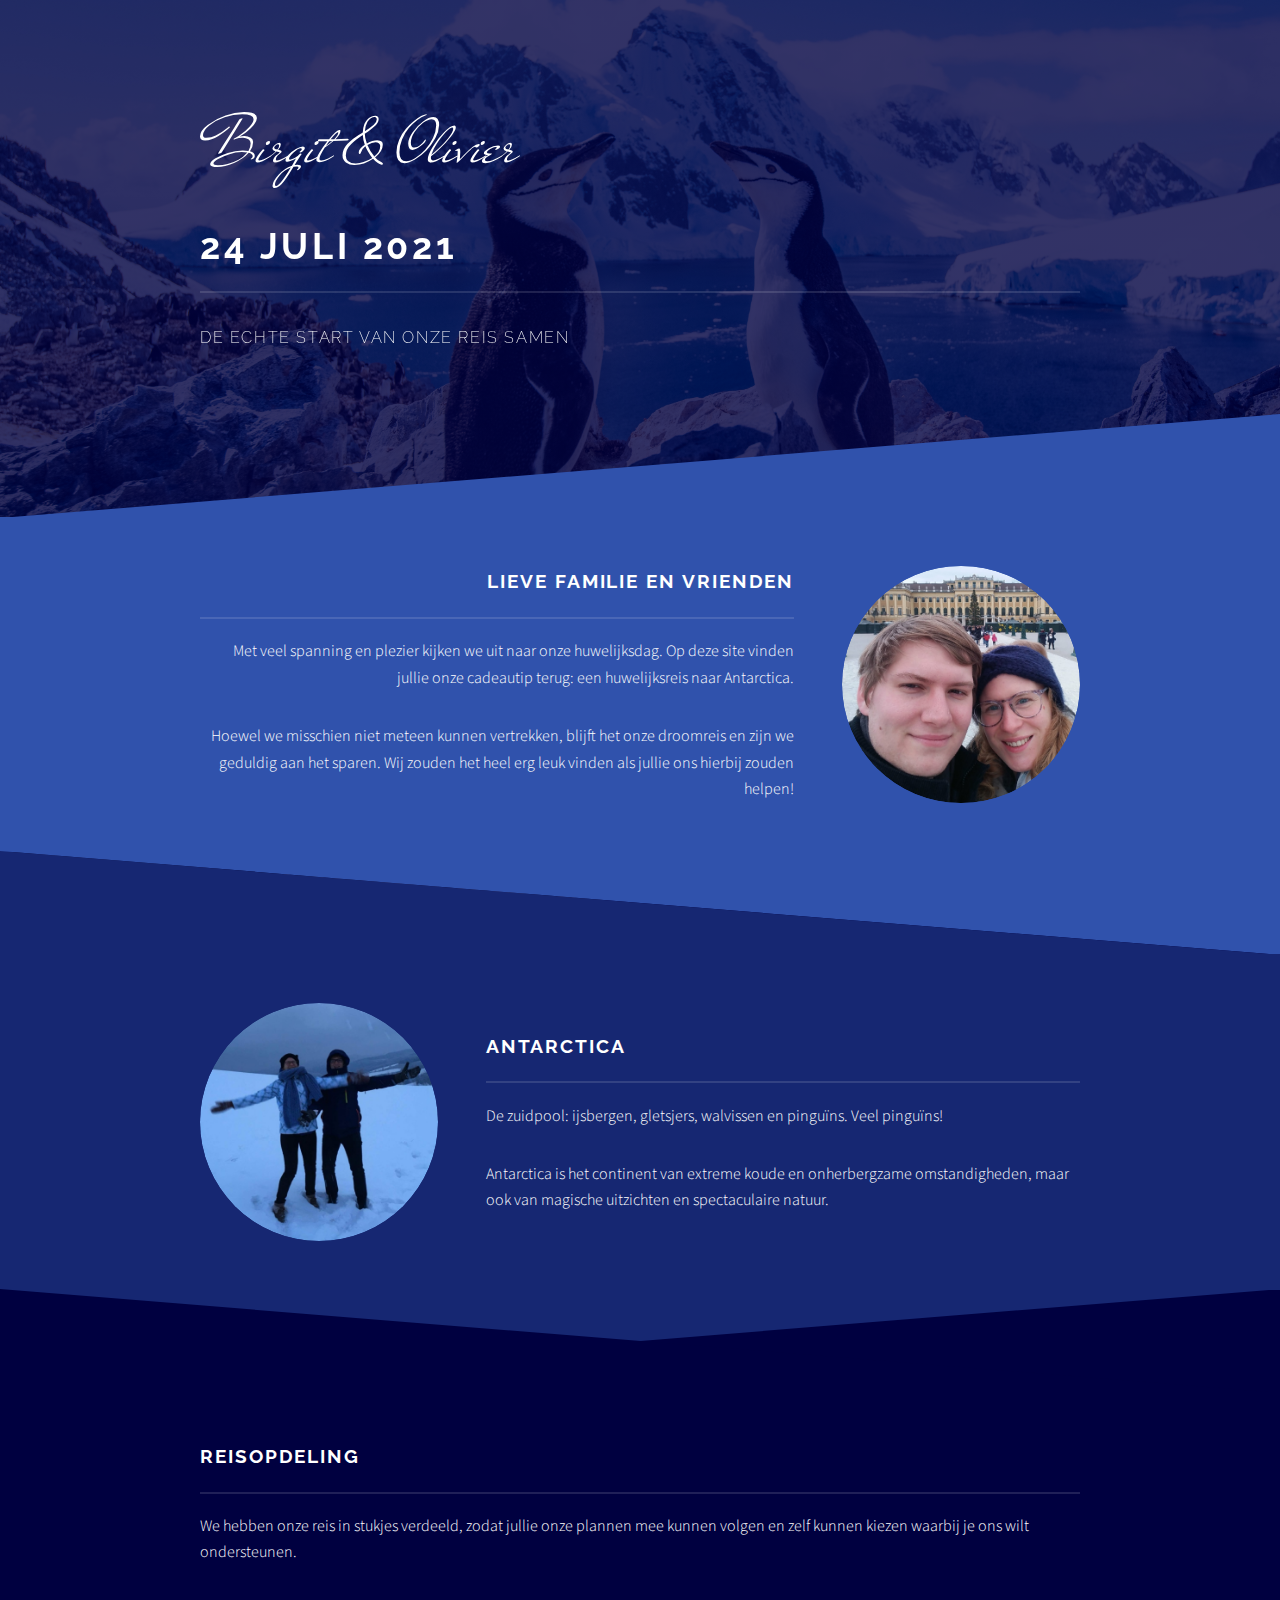
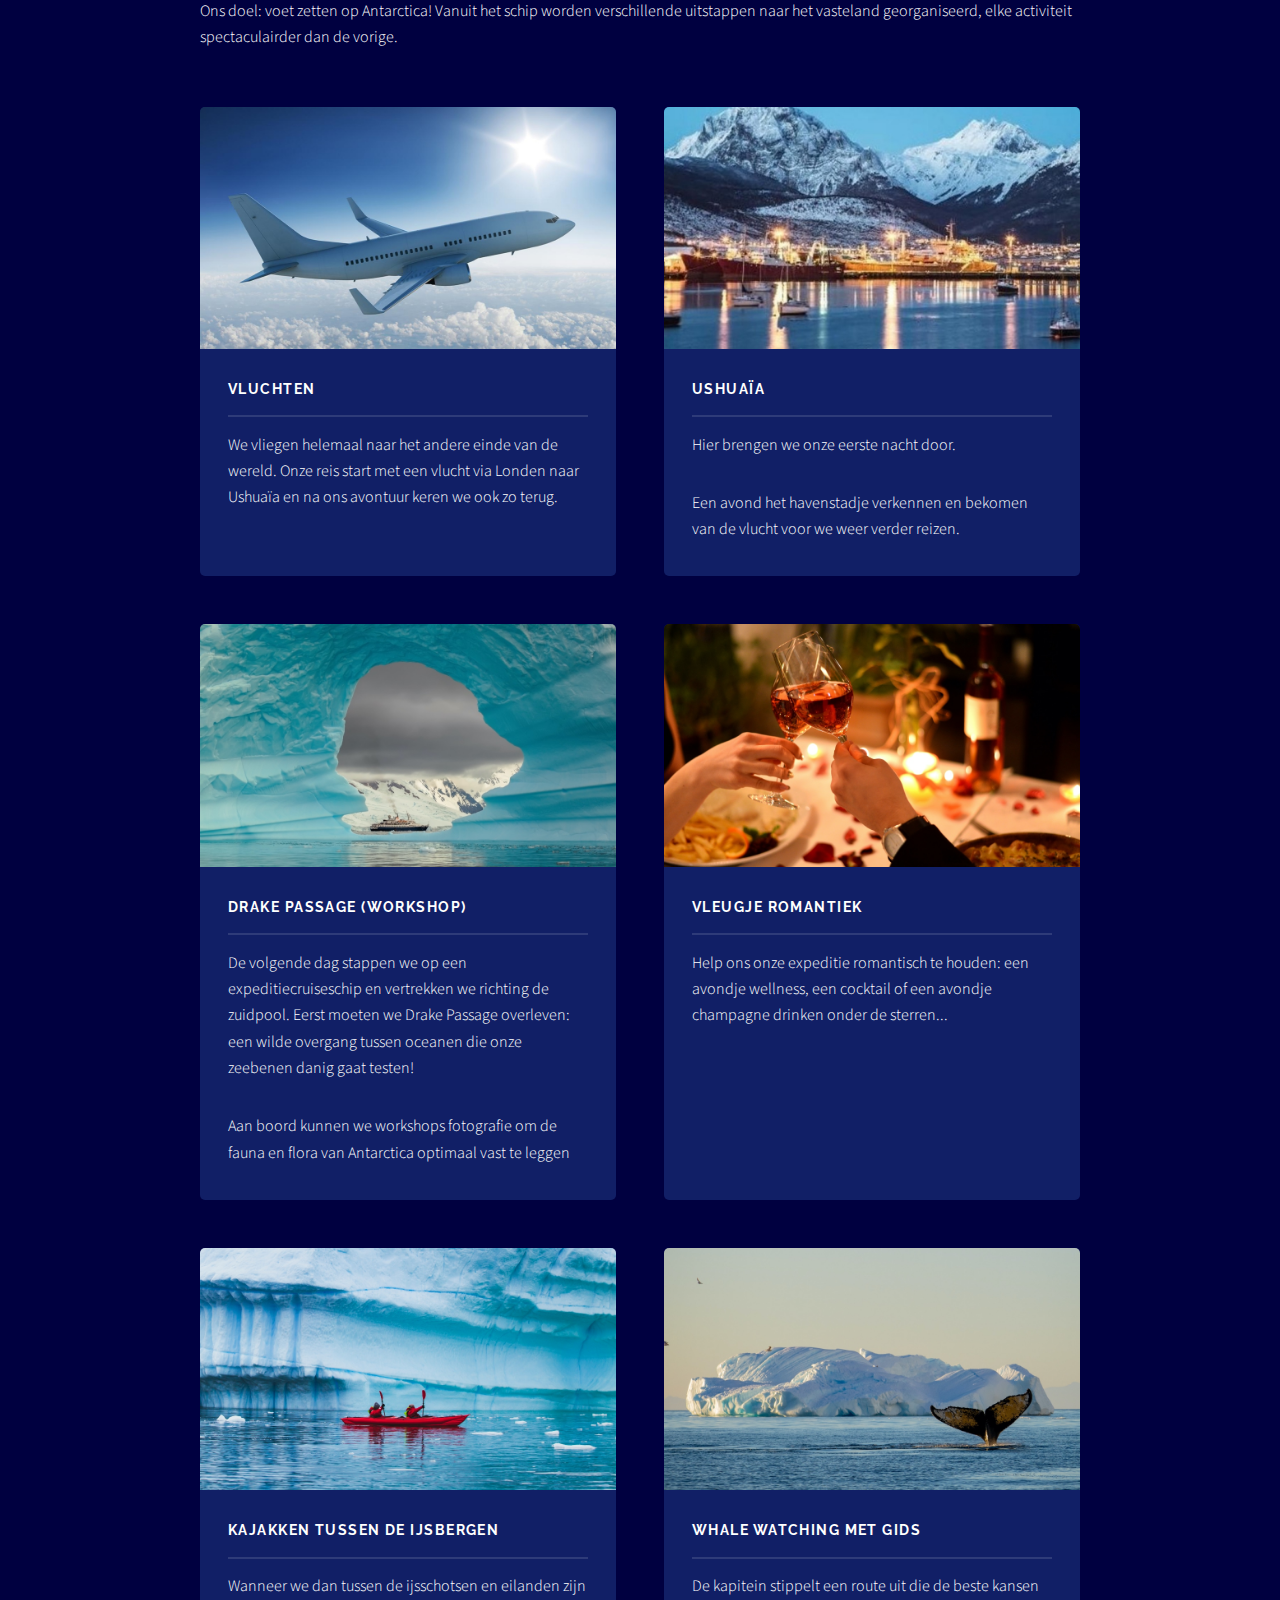
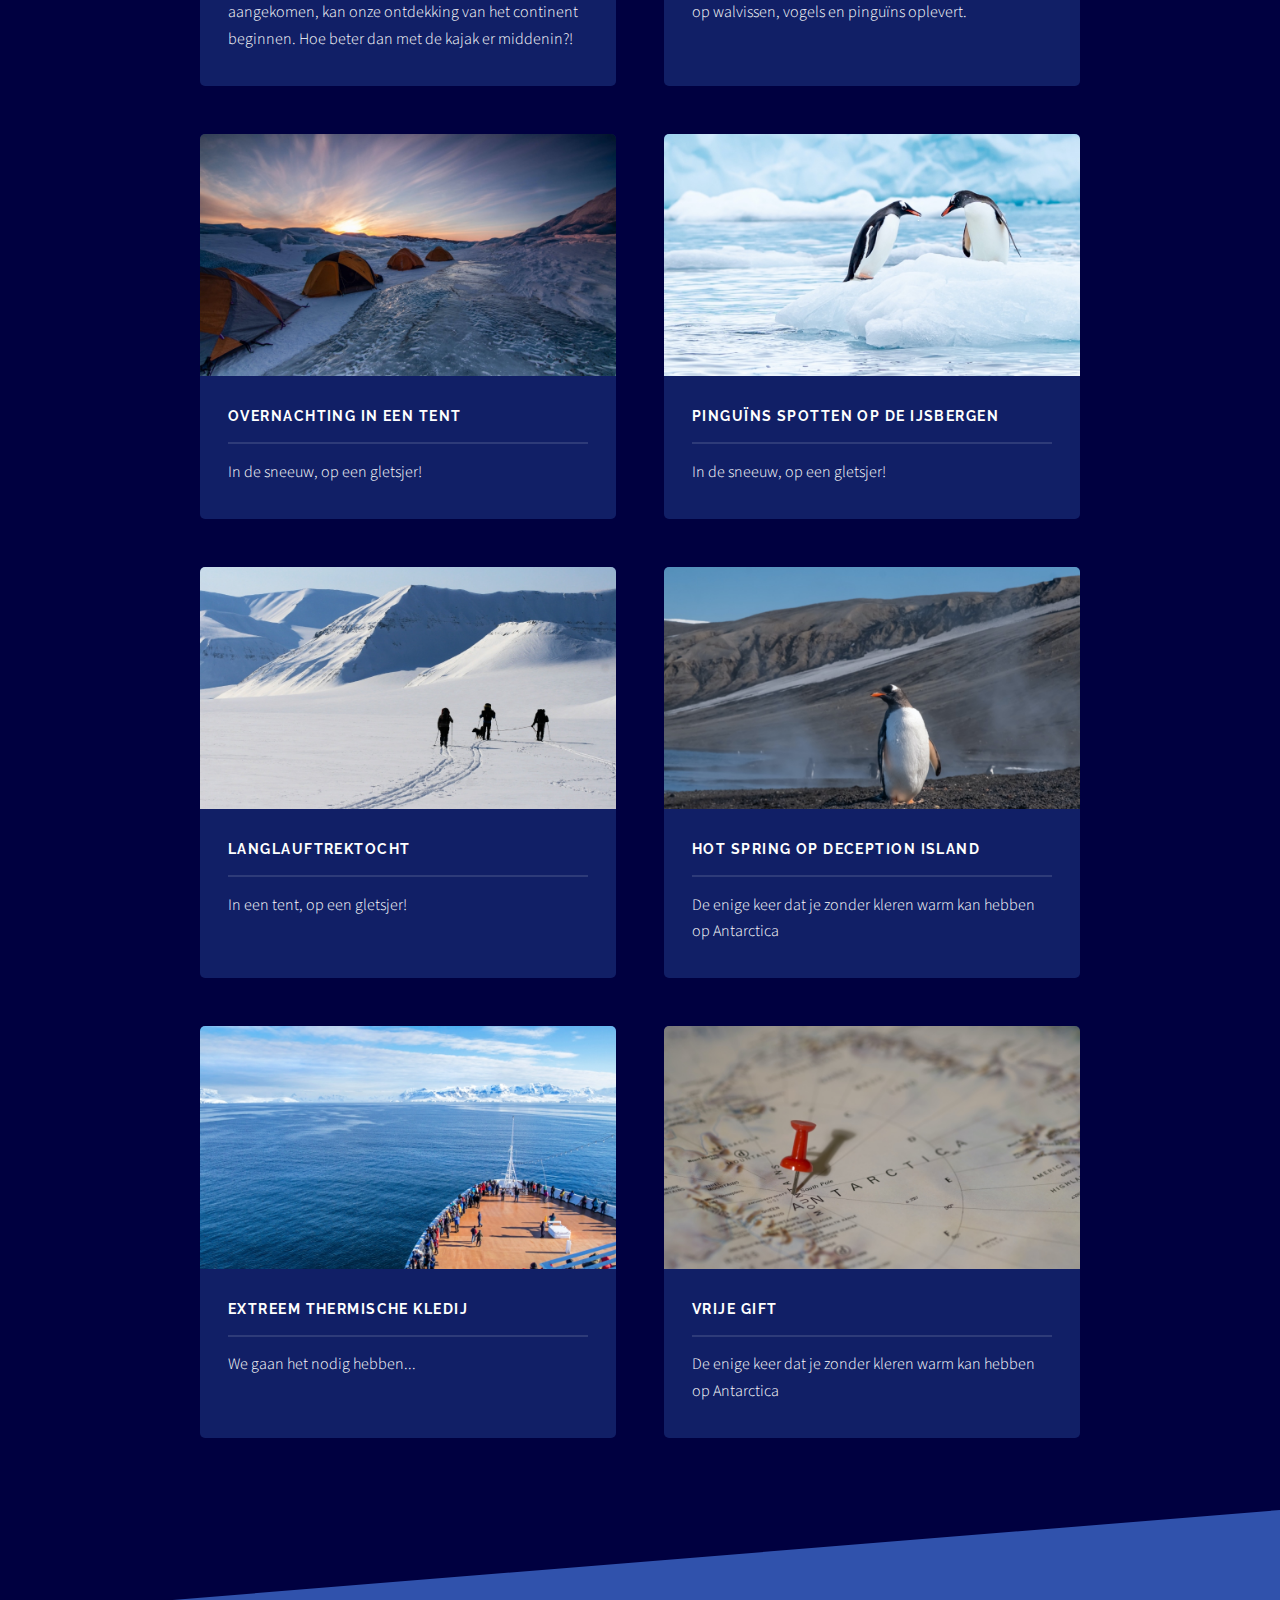
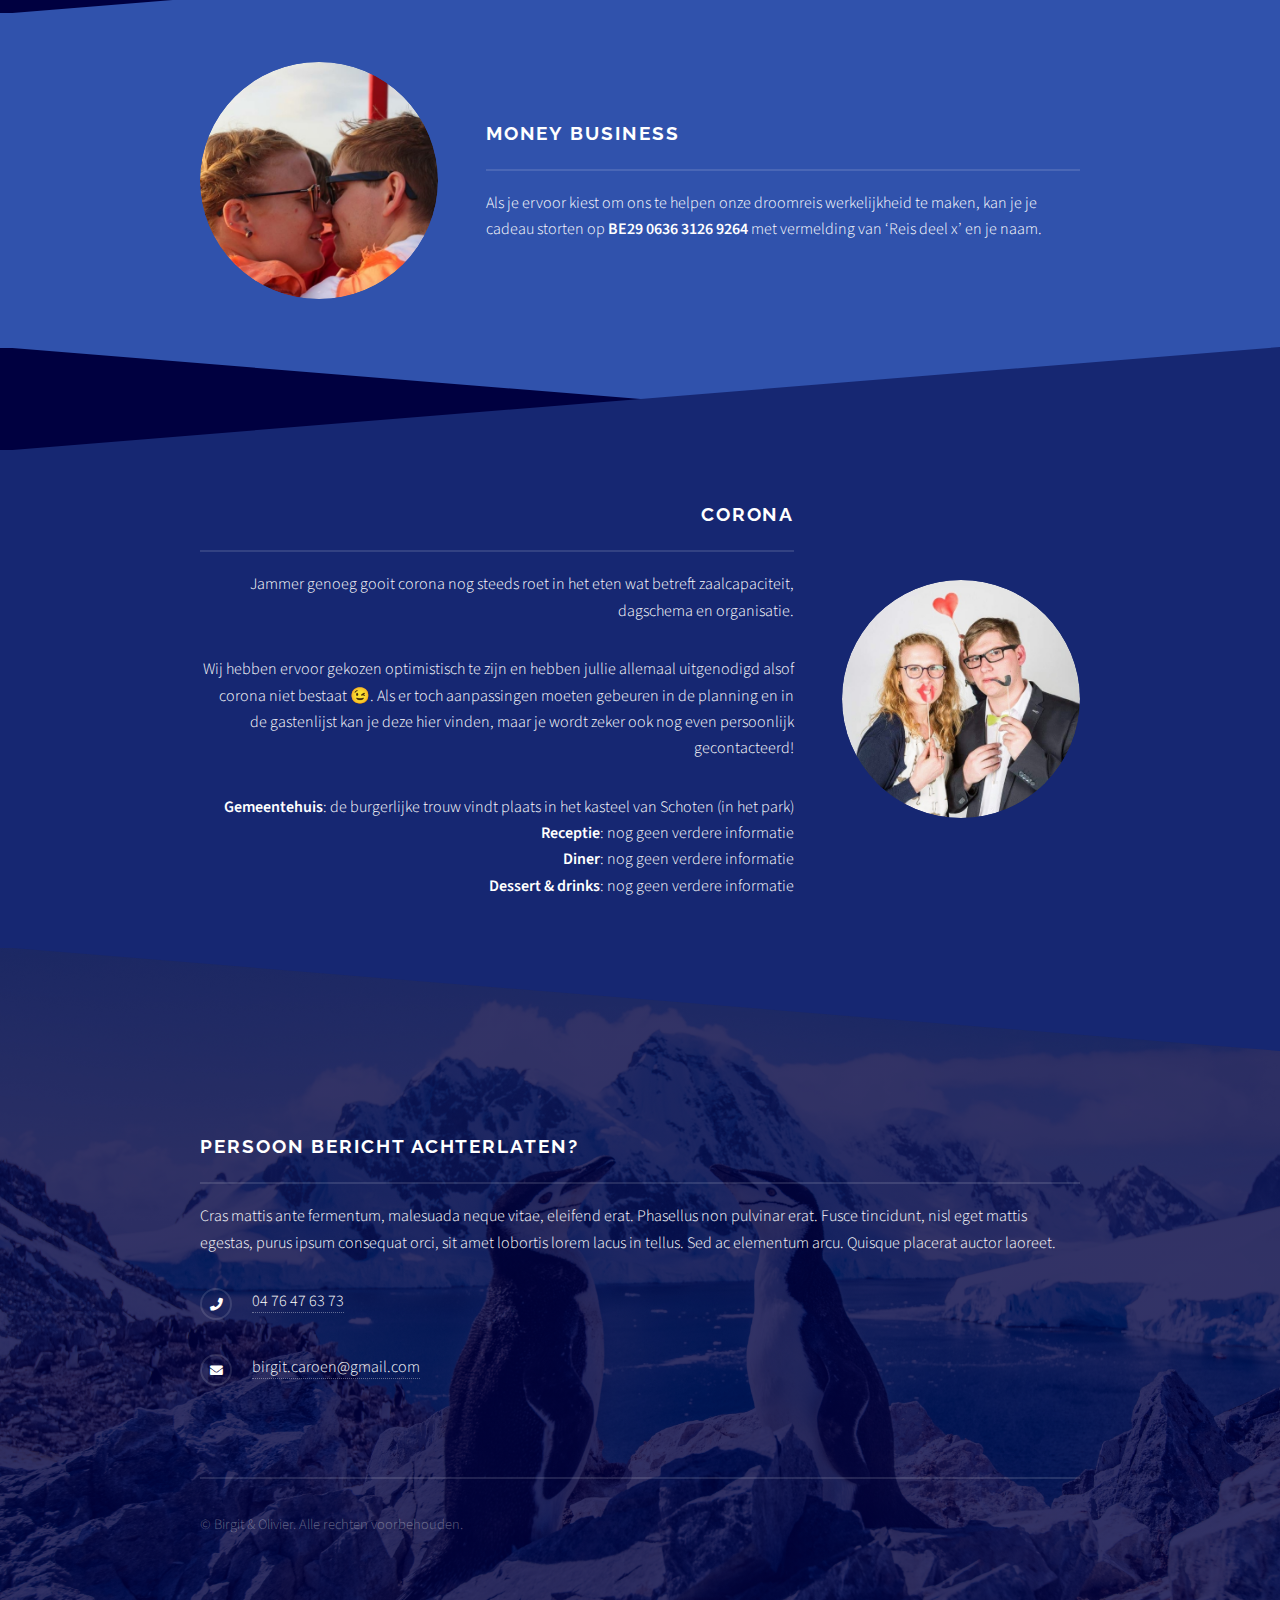
==== index.html @ e210492c "Update index.html" ====
<!DOCTYPE HTML>
<!--
	Solid State by HTML5 UP
	html5up.net | @ajlkn
	Free for personal and commercial use under the CCA 3.0 license (html5up.net/license)
-->
<html>
	<head>
		<title>Birgit & Olivier | Huwelijksreis</title>
		<meta charset="utf-8" />
		<meta name="viewport" content="width=device-width, initial-scale=1, user-scalable=no" />
		<link rel="stylesheet" href="assets/css/main.css" />
		<noscript><link rel="stylesheet" href="assets/css/noscript.css" /></noscript>
	</head>
	<body class="is-preload">

		<!-- Page Wrapper -->
			<div id="page-wrapper">

				<!-- Header -->
					<header id="header" class="alt">
						<h1><a href="index.html"><img src="images/logo.svg" alt=""></a></h1>
					</header>

				<!-- Banner -->
					<section id="banner">
						<div class="inner">
							<div class="logo"><img src="images/logo2.svg" alt=""></div>
							<h2>24 juli 2021</h2>
							<p>De echte start van onze reis samen</p>
						</div>
					</section>

				<!-- Wrapper -->
					<section id="wrapper">

						<!-- One -->
							<section id="one" class="wrapper spotlight style1">
								<div class="inner">
									<a href="#" class="image"><img src="images/tile1.jpg" alt="" /></a>
									<div class="content">
										<h2 class="major">Lieve familie en vrienden</h2>
										<p>Met veel spanning en plezier kijken we uit naar onze huwelijksdag. Op deze site vinden jullie onze cadeautip terug: een huwelijksreis naar Antarctica.</p>
										<p>Hoewel we misschien niet meteen kunnen vertrekken, blijft het onze droomreis en zijn we geduldig aan het sparen. Wij zouden het heel erg leuk vinden als jullie ons hierbij zouden helpen!</p>
									</div>
								</div>
							</section>

						<!-- Two -->
							<section id="two" class="wrapper alt spotlight style2">
								<div class="inner">
									<a href="#" class="image"><img src="images/tile2.jpg" alt="" /></a>
									<div class="content">
										<h2 class="major">Antarctica</h2>
										<p>De zuidpool: ijsbergen, gletsjers, walvissen en pinguïns. Veel pinguïns!</p>
										<p>Antarctica is het continent van extreme koude en onherbergzame omstandigheden, maar ook van magische uitzichten en spectaculaire natuur.</p>
									</div>
								</div>
							</section>


						<!-- Four -->
							<section id="three" class="wrapper alt style1">
								<div class="inner">
									<h2 class="major">Reisopdeling</h2>
									<p>We hebben onze reis in stukjes verdeeld, zodat jullie onze plannen mee kunnen volgen en zelf kunnen kiezen waarbij je ons wilt ondersteunen.</p>
									<p>Ons doel: voet zetten op Antarctica! Vanuit het schip worden verschillende uitstappen naar het vasteland georganiseerd, elke activiteit spectaculairder dan de vorige.</p>
									<section class="features">
										<article>
											<a href="#" class="image"><img src="images/reis1.jpg" alt="" /></a>
											<h3 class="major">Vluchten </h3>
											<p>We vliegen helemaal naar het andere einde van de wereld. Onze reis start met een vlucht via Londen naar Ushuaïa en na ons avontuur keren we ook zo terug.</p>
										</article>
										<article>
											<a href="#" class="image"><img src="images/reis2.jpg" alt="" /></a>
											<h3 class="major">Ushuaïa</h3>
											<p>Hier brengen we onze eerste nacht door.</p>
											<p>Een avond het havenstadje verkennen en bekomen van de vlucht voor we weer verder reizen.</p>
										</article>
										<article>
											<a href="#" class="image"><img src="images/reis3.jpg" alt="" /></a>
											<h3 class="major">Drake Passage (workshop)</h3>
											<p>De volgende dag stappen we op een expeditiecruiseschip en vertrekken we richting de zuidpool. Eerst moeten we Drake Passage overleven: een wilde overgang tussen oceanen die onze zeebenen danig gaat testen!</p>
											<p>Aan boord kunnen we workshops fotografie om de fauna en flora van Antarctica optimaal vast te leggen</p>
										</article>
										<article>
											<a href="#" class="image"><img src="images/reis4.jpg" alt="" /></a>
											<h3 class="major">Vleugje romantiek</h3>
											<p>Help ons onze expeditie romantisch te houden: een avondje wellness, een cocktail of een avondje champagne drinken onder de sterren...</p>
										</article>
										<article>
											<a href="#" class="image"><img src="images/reis5.jpg" alt="" /></a>
											<h3 class="major">Kajakken tussen de ijsbergen</h3>
											<p>Wanneer we dan tussen de ijsschotsen en eilanden zijn aangekomen, kan onze ontdekking van het continent beginnen. Hoe beter dan met de kajak er middenin?!</p>
										</article>
										<article>
											<a href="#" class="image"><img src="images/reis8.jpg" alt="" /></a>
											<h3 class="major">Whale watching met gids</h3>
											<p>De kapitein stippelt een route uit die de beste kansen op walvissen, vogels en pinguïns oplevert.</p>
										</article>
										<article>
											<a href="#" class="image"><img src="images/reis7.jpg" alt="" /></a>
											<h3 class="major">Overnachting in een tent</h3>
											<p>In de sneeuw, op een gletsjer!</p>
										</article>
										<article>
											<a href="#" class="image"><img src="images/reis6.jpg" alt="" /></a>
											<h3 class="major">Pinguïns spotten op de ijsbergen</h3>
											<p>In de sneeuw, op een gletsjer!</p>
										</article>
										<article>
											<a href="#" class="image"><img src="images/reis10.jpg" alt="" /></a>
											<h3 class="major">Langlauftrektocht</h3>
											<p>In een tent, op een gletsjer!</p>
										</article>
										<article>
											<a href="#" class="image"><img src="images/reis9.jpg" alt="" /></a>
											<h3 class="major">Hot spring op Deception Island</h3>
											<p>De enige keer dat je zonder kleren warm kan hebben op Antarctica</p>
										</article>
										<article>
											<a href="#" class="image"><img src="images/reis11.jpg" alt="" /></a>
											<h3 class="major">Extreem thermische kledij</h3>
											<p>We gaan het nodig hebben...</p>
										</article>
										<article>
											<a href="#" class="image"><img src="images/reis12.jpg" alt="" /></a>
											<h3 class="major">Vrije gift</h3>
											<p>De enige keer dat je zonder kleren warm kan hebben op Antarctica</p>
										</article>

									</section>
								</div>
							</section>

					</section>

<!-- Three -->
							<section id="one" class="wrapper spotlight style1">
								<div class="inner">
									<a href="#" class="image"><img src="images/tile3.jpg" alt="" /></a>
									<div class="content">
										<h2 class="major">Money business</h2>
										<p>Als je ervoor kiest om ons te helpen onze droomreis werkelijkheid te maken, kan je je cadeau storten op <strong>BE29 0636 3126 9264</strong> met vermelding van ‘Reis deel x’ en je naam.</p>
									</div>
								</div>
							</section>

<!-- Five -->
							<section id="two" class="wrapper spotlight style2">
								<div class="inner">
									<a href="#" class="image"><img src="images/tile4.jpg" alt="" /></a>
									<div class="content">
										<h2 class="major">Corona</h2>
										<p>Jammer genoeg gooit corona nog steeds roet in het eten wat betreft zaalcapaciteit, dagschema en organisatie.</p>
										<p>Wij hebben ervoor gekozen optimistisch te zijn en hebben jullie allemaal uitgenodigd alsof corona niet bestaat 😉. Als er toch aanpassingen moeten gebeuren in de planning en in de gastenlijst kan je deze hier vinden, maar je wordt zeker ook nog even persoonlijk gecontacteerd!</p>
										<p><strong>Gemeentehuis</strong>: de burgerlijke trouw vindt plaats in het kasteel van Schoten (in het park)<br>
										<strong>Receptie</strong>: nog geen verdere informatie<br>
										<strong>Diner</strong>: nog geen verdere informatie<br>
										<strong>Dessert & drinks</strong>: nog geen verdere informatie</p>

									</div>
								</div>
							</section>

				<!-- Footer -->
					<section id="footer">
						<div class="inner">
							<h2 class="major">Persoon bericht achterlaten?</h2>
							<p>Cras mattis ante fermentum, malesuada neque vitae, eleifend erat. Phasellus non pulvinar erat. Fusce tincidunt, nisl eget mattis egestas, purus ipsum consequat orci, sit amet lobortis lorem lacus in tellus. Sed ac elementum arcu. Quisque placerat auctor laoreet.</p>
							<ul class="contact">
								<li class="icon solid fa-phone"><a href="tel:0032476476373">04 76 47 63 73</a></li>
								<li class="icon solid fa-envelope"><a href="mailto: birgit.caroen@gmail.com">birgit.caroen@gmail.com</a></li></ul>
							<ul class="copyright">
								<li>&copy; Birgit & Olivier. Alle rechten voorbehouden.</li></ul>
						</div>
					</section>

			</div>

		<!-- Scripts -->
			<script src="assets/js/jquery.min.js"></script>
			<script src="assets/js/jquery.scrollex.min.js"></script>
			<script src="assets/js/browser.min.js"></script>
			<script src="assets/js/breakpoints.min.js"></script>
			<script src="assets/js/util.js"></script>
			<script src="assets/js/main.js"></script>

	</body>
</html>
---- assets/css/main.css ----
@import url(fontawesome-all.min.css);
@import url("https://fonts.googleapis.com/css?family=Raleway:200,700|Source+Sans+Pro:300,600,300italic,600italic");

/*
	Solid State by HTML5 UP
	html5up.net | @ajlkn
	Free for personal and commercial use under the CCA 3.0 license (html5up.net/license)
*/

html, body, div, span, applet, object,
iframe, h1, h2, h3, h4, h5, h6, p, blockquote,
pre, a, abbr, acronym, address, big, cite,
code, del, dfn, em, img, ins, kbd, q, s, samp,
small, strike, strong, sub, sup, tt, var, b,
u, i, center, dl, dt, dd, ol, ul, li, fieldset,
form, label, legend, table, caption, tbody,
tfoot, thead, tr, th, td, article, aside,
canvas, details, embed, figure, figcaption,
footer, header, hgroup, menu, nav, output, ruby,
section, summary, time, mark, audio, video {
	margin: 0;
	padding: 0;
	border: 0;
	font-size: 100%;
	font: inherit;
	vertical-align: baseline;}

article, aside, details, figcaption, figure,
footer, header, hgroup, menu, nav, section {
	display: block;}

body {
	line-height: 1;
}

ol, ul {
	list-style: none;
}

blockquote, q {
	quotes: none;
}

	blockquote:before, blockquote:after, q:before, q:after {
		content: '';
		content: none;
	}

table {
	border-collapse: collapse;
	border-spacing: 0;
}

body {
	-webkit-text-size-adjust: none;
}

mark {
	background-color: transparent;
	color: inherit;
}

input::-moz-focus-inner {
	border: 0;
	padding: 0;
}

input, select, textarea {
	-moz-appearance: none;
	-webkit-appearance: none;
	-ms-appearance: none;
	appearance: none;
}

/* Basic */

	@-ms-viewport {
		width: device-width;
	}

	body {
		-ms-overflow-style: scrollbar;
	}

	@media screen and (max-width: 480px) {

		html, body {
			min-width: 320px;
		}

	}

	html {
		box-sizing: border-box;
	}

	*, *:before, *:after {
		box-sizing: inherit;
	}

	body {
		background-color: #000040;
		background-image: linear-gradient(to top, rgba(0, 0, 64, 0.8), rgba(0, 0, 64, 0.2)), url("../../images/bg.jpg");
		background-size: auto,
 cover;
		background-attachment: fixed,
 fixed;
		background-position: center,
 center;
	}

		body.is-preload *, body.is-preload *:before, body.is-preload *:after {
			-moz-animation: none !important;
			-webkit-animation: none !important;
			-ms-animation: none !important;
			animation: none !important;
			-moz-transition: none !important;
			-webkit-transition: none !important;
			-ms-transition: none !important;
			transition: none !important;
		}

/* Type */

	body, input, select, textarea {
		color: #ffffff;
		font-family: "Source Sans Pro", Helvetica, sans-serif;
		font-size: 16.5pt;
		font-weight: 300;
		line-height: 1.65;
	}

		@media screen and (max-width: 1680px) {

			body, input, select, textarea {
				font-size: 13pt;
			}

		}

		@media screen and (max-width: 1280px) {

			body, input, select, textarea {
				font-size: 12pt;
			}

		}

		@media screen and (max-width: 980px) {

			body, input, select, textarea {
				font-size: 12pt;
			}

		}

		@media screen and (max-width: 736px) {

			body, input, select, textarea {
				font-size: 12pt;
			}

		}

		@media screen and (max-width: 480px) {

			body, input, select, textarea {
				font-size: 12pt;
			}

		}

	a {
		-moz-transition: color 0.2s ease-in-out, border-bottom-color 0.2s ease-in-out;
		-webkit-transition: color 0.2s ease-in-out, border-bottom-color 0.2s ease-in-out;
		-ms-transition: color 0.2s ease-in-out, border-bottom-color 0.2s ease-in-out;
		transition: color 0.2s ease-in-out, border-bottom-color 0.2s ease-in-out;
		border-bottom: dotted 1px rgba(255, 255, 255, 0.35);
		color: #ffffff;
		text-decoration: none;
	}

		a:hover {
			border-bottom-color: transparent;
			color: #ffffff !important;
		}

		a.special:not(.button) {
			text-decoration: none;
			border-bottom: 0;
			display: block;
			font-family: Raleway, Helvetica, sans-serif;
			font-size: 0.8em;
			font-weight: 700;
			letter-spacing: 0.1em;
			margin: 0 0 2em 0;
			text-transform: uppercase;
		}

			a.special:not(.button):before {
				-moz-osx-font-smoothing: grayscale;
				-webkit-font-smoothing: antialiased;
				display: inline-block;
				font-style: normal;
				font-variant: normal;
				text-rendering: auto;
				line-height: 1;
				text-transform: none !important;
				font-family: 'Font Awesome 5 Free';
				font-weight: 900;
			}

			a.special:not(.button):before {
				-moz-transition: background-color 0.2s ease-in-out;
				-webkit-transition: background-color 0.2s ease-in-out;
				-ms-transition: background-color 0.2s ease-in-out;
				transition: background-color 0.2s ease-in-out;
				border-radius: 100%;
				border: solid 2px rgba(255, 255, 255, 0.125);
				content: '\f105';
				display: inline-block;
				font-size: 1.25em;
				height: 2em;
				line-height: 1.75em;
				margin-right: 0.85em;
				text-align: center;
				text-indent: 0.15em;
				vertical-align: middle;
				width: 2em;
			}

			a.special:not(.button):hover:before {
				background-color: rgba(255, 255, 255, 0.025);
			}

			a.special:not(.button):active:before {
				background-color: rgba(255, 255, 255, 0.075);
			}

	strong, b {
		color: #ffffff;
		font-weight: 600;
	}

	em, i {
		font-style: italic;
	}

	p {
		margin: 0 0 2em 0;
	}

	h1, h2, h3, h4, h5, h6 {
		color: #ffffff;
		font-family: Raleway, Helvetica, sans-serif;
		font-weight: 700;
		letter-spacing: 0.1em;
		margin: 0 0 1em 0;
		text-transform: uppercase;
	}

		h1 a, h2 a, h3 a, h4 a, h5 a, h6 a {
			color: inherit;
			text-decoration: none;
			border-bottom: 0;
		}

		h1 span, h2 span, h3 span, h4 span, h5 span, h6 span {
			font-weight: 200;
		}

		h1.major, h2.major, h3.major, h4.major, h5.major, h6.major {
			padding-bottom: 1em;
			border-bottom: solid 2px rgba(255, 255, 255, 0.125);
		}

	h2 {
		font-size: 1.2em;
	}

	h3 {
		font-size: 0.9em;
	}

	h4 {
		font-size: 0.7em;
	}

	h5 {
		font-size: 0.7em;
	}

	h6 {
		font-size: 0.7em;
	}

	@media screen and (max-width: 736px) {

		h2 {
			font-size: 1em;
		}

		h3 {
			font-size: 0.8em;
		}

	}

	sub {
		font-size: 0.8em;
		position: relative;
		top: 0.5em;
	}

	sup {
		font-size: 0.8em;
		position: relative;
		top: -0.5em;
	}

	blockquote {
		border-left: solid 4px rgba(255, 255, 255, 0.125);
		font-style: italic;
		margin: 0 0 2em 0;
		padding: 0.5em 0 0.5em 2em;
	}

	code {
		background: rgba(255, 255, 255, 0.025);
		border-radius: 5px;
		border: solid 2px rgba(255, 255, 255, 0.125);
		font-family: "Courier New", monospace;
		font-size: 0.9em;
		margin: 0 0.25em;
		padding: 0.25em 0.65em;
	}

	pre {
		-webkit-overflow-scrolling: touch;
		font-family: "Courier New", monospace;
		font-size: 0.9em;
		margin: 0 0 2em 0;
	}

		pre code {
			display: block;
			line-height: 1.75em;
			padding: 1em 1.5em;
			overflow-x: auto;
		}

	hr {
		border: 0;
		border-bottom: solid 2px rgba(255, 255, 255, 0.125);
		margin: 2.5em 0;
	}

		hr.major {
			margin: 4em 0;
		}

	.align-left {
		text-align: left;
	}

	.align-center {
		text-align: center;
	}

	.align-right {
		text-align: right;
	}

/* Row */

	.row {
		display: flex;
		flex-wrap: wrap;
		box-sizing: border-box;
		align-items: stretch;
	}

		.row > * {
			box-sizing: border-box;
		}

		.row.gtr-uniform > * > :last-child {
			margin-bottom: 0;
		}

		.row.aln-left {
			justify-content: flex-start;
		}

		.row.aln-center {
			justify-content: center;
		}

		.row.aln-right {
			justify-content: flex-end;
		}

		.row.aln-top {
			align-items: flex-start;
		}

		.row.aln-middle {
			align-items: center;
		}

		.row.aln-bottom {
			align-items: flex-end;
		}

		.row > .imp {
			order: -1;
		}

		.row > .col-1 {
			width: 8.33333%;
		}

		.row > .off-1 {
			margin-left: 8.33333%;
		}

		.row > .col-2 {
			width: 16.66667%;
		}

		.row > .off-2 {
			margin-left: 16.66667%;
		}

		.row > .col-3 {
			width: 25%;
		}

		.row > .off-3 {
			margin-left: 25%;
		}

		.row > .col-4 {
			width: 33.33333%;
		}

		.row > .off-4 {
			margin-left: 33.33333%;
		}

		.row > .col-5 {
			width: 41.66667%;
		}

		.row > .off-5 {
			margin-left: 41.66667%;
		}

		.row > .col-6 {
			width: 50%;
		}

		.row > .off-6 {
			margin-left: 50%;
		}

		.row > .col-7 {
			width: 58.33333%;
		}

		.row > .off-7 {
			margin-left: 58.33333%;
		}

		.row > .col-8 {
			width: 66.66667%;
		}

		.row > .off-8 {
			margin-left: 66.66667%;
		}

		.row > .col-9 {
			width: 75%;
		}

		.row > .off-9 {
			margin-left: 75%;
		}

		.row > .col-10 {
			width: 83.33333%;
		}

		.row > .off-10 {
			margin-left: 83.33333%;
		}

		.row > .col-11 {
			width: 91.66667%;
		}

		.row > .off-11 {
			margin-left: 91.66667%;
		}

		.row > .col-12 {
			width: 100%;
		}

		.row > .off-12 {
			margin-left: 100%;
		}

		.row.gtr-0 {
			margin-top: 0;
			margin-left: 0em;
		}

			.row.gtr-0 > * {
				padding: 0 0 0 0em;
			}

			.row.gtr-0.gtr-uniform {
				margin-top: 0em;
			}

				.row.gtr-0.gtr-uniform > * {
					padding-top: 0em;
				}

		.row.gtr-25 {
			margin-top: 0;
			margin-left: -0.4375em;
		}

			.row.gtr-25 > * {
				padding: 0 0 0 0.4375em;
			}

			.row.gtr-25.gtr-uniform {
				margin-top: -0.4375em;
			}

				.row.gtr-25.gtr-uniform > * {
					padding-top: 0.4375em;
				}

		.row.gtr-50 {
			margin-top: 0;
			margin-left: -0.875em;
		}

			.row.gtr-50 > * {
				padding: 0 0 0 0.875em;
			}

			.row.gtr-50.gtr-uniform {
				margin-top: -0.875em;
			}

				.row.gtr-50.gtr-uniform > * {
					padding-top: 0.875em;
				}

		.row {
			margin-top: 0;
			margin-left: -1.75em;
		}

			.row > * {
				padding: 0 0 0 1.75em;
			}

			.row.gtr-uniform {
				margin-top: -1.75em;
			}

				.row.gtr-uniform > * {
					padding-top: 1.75em;
				}

		.row.gtr-150 {
			margin-top: 0;
			margin-left: -2.625em;
		}

			.row.gtr-150 > * {
				padding: 0 0 0 2.625em;
			}

			.row.gtr-150.gtr-uniform {
				margin-top: -2.625em;
			}

				.row.gtr-150.gtr-uniform > * {
					padding-top: 2.625em;
				}

		.row.gtr-200 {
			margin-top: 0;
			margin-left: -3.5em;
		}

			.row.gtr-200 > * {
				padding: 0 0 0 3.5em;
			}

			.row.gtr-200.gtr-uniform {
				margin-top: -3.5em;
			}

				.row.gtr-200.gtr-uniform > * {
					padding-top: 3.5em;
				}

		@media screen and (max-width: 1680px) {

			.row {
				display: flex;
				flex-wrap: wrap;
				box-sizing: border-box;
				align-items: stretch;
			}

				.row > * {
					box-sizing: border-box;
				}

				.row.gtr-uniform > * > :last-child {
					margin-bottom: 0;
				}

				.row.aln-left {
					justify-content: flex-start;
				}

				.row.aln-center {
					justify-content: center;
				}

				.row.aln-right {
					justify-content: flex-end;
				}

				.row.aln-top {
					align-items: flex-start;
				}

				.row.aln-middle {
					align-items: center;
				}

				.row.aln-bottom {
					align-items: flex-end;
				}

				.row > .imp-xlarge {
					order: -1;
				}

				.row > .col-1-xlarge {
					width: 8.33333%;
				}

				.row > .off-1-xlarge {
					margin-left: 8.33333%;
				}

				.row > .col-2-xlarge {
					width: 16.66667%;
				}

				.row > .off-2-xlarge {
					margin-left: 16.66667%;
				}

				.row > .col-3-xlarge {
					width: 25%;
				}

				.row > .off-3-xlarge {
					margin-left: 25%;
				}

				.row > .col-4-xlarge {
					width: 33.33333%;
				}

				.row > .off-4-xlarge {
					margin-left: 33.33333%;
				}

				.row > .col-5-xlarge {
					width: 41.66667%;
				}

				.row > .off-5-xlarge {
					margin-left: 41.66667%;
				}

				.row > .col-6-xlarge {
					width: 50%;
				}

				.row > .off-6-xlarge {
					margin-left: 50%;
				}

				.row > .col-7-xlarge {
					width: 58.33333%;
				}

				.row > .off-7-xlarge {
					margin-left: 58.33333%;
				}

				.row > .col-8-xlarge {
					width: 66.66667%;
				}

				.row > .off-8-xlarge {
					margin-left: 66.66667%;
				}

				.row > .col-9-xlarge {
					width: 75%;
				}

				.row > .off-9-xlarge {
					margin-left: 75%;
				}

				.row > .col-10-xlarge {
					width: 83.33333%;
				}

				.row > .off-10-xlarge {
					margin-left: 83.33333%;
				}

				.row > .col-11-xlarge {
					width: 91.66667%;
				}

				.row > .off-11-xlarge {
					margin-left: 91.66667%;
				}

				.row > .col-12-xlarge {
					width: 100%;
				}

				.row > .off-12-xlarge {
					margin-left: 100%;
				}

				.row.gtr-0 {
					margin-top: 0;
					margin-left: 0em;
				}

					.row.gtr-0 > * {
						padding: 0 0 0 0em;
					}

					.row.gtr-0.gtr-uniform {
						margin-top: 0em;
					}

						.row.gtr-0.gtr-uniform > * {
							padding-top: 0em;
						}

				.row.gtr-25 {
					margin-top: 0;
					margin-left: -0.4375em;
				}

					.row.gtr-25 > * {
						padding: 0 0 0 0.4375em;
					}

					.row.gtr-25.gtr-uniform {
						margin-top: -0.4375em;
					}

						.row.gtr-25.gtr-uniform > * {
							padding-top: 0.4375em;
						}

				.row.gtr-50 {
					margin-top: 0;
					margin-left: -0.875em;
				}

					.row.gtr-50 > * {
						padding: 0 0 0 0.875em;
					}

					.row.gtr-50.gtr-uniform {
						margin-top: -0.875em;
					}

						.row.gtr-50.gtr-uniform > * {
							padding-top: 0.875em;
						}

				.row {
					margin-top: 0;
					margin-left: -1.75em;
				}

					.row > * {
						padding: 0 0 0 1.75em;
					}

					.row.gtr-uniform {
						margin-top: -1.75em;
					}

						.row.gtr-uniform > * {
							padding-top: 1.75em;
						}

				.row.gtr-150 {
					margin-top: 0;
					margin-left: -2.625em;
				}

					.row.gtr-150 > * {
						padding: 0 0 0 2.625em;
					}

					.row.gtr-150.gtr-uniform {
						margin-top: -2.625em;
					}

						.row.gtr-150.gtr-uniform > * {
							padding-top: 2.625em;
						}

				.row.gtr-200 {
					margin-top: 0;
					margin-left: -3.5em;
				}

					.row.gtr-200 > * {
						padding: 0 0 0 3.5em;
					}

					.row.gtr-200.gtr-uniform {
						margin-top: -3.5em;
					}

						.row.gtr-200.gtr-uniform > * {
							padding-top: 3.5em;
						}

		}

		@media screen and (max-width: 1280px) {

			.row {
				display: flex;
				flex-wrap: wrap;
				box-sizing: border-box;
				align-items: stretch;
			}

				.row > * {
					box-sizing: border-box;
				}

				.row.gtr-uniform > * > :last-child {
					margin-bottom: 0;
				}

				.row.aln-left {
					justify-content: flex-start;
				}

				.row.aln-center {
					justify-content: center;
				}

				.row.aln-right {
					justify-content: flex-end;
				}

				.row.aln-top {
					align-items: flex-start;
				}

				.row.aln-middle {
					align-items: center;
				}

				.row.aln-bottom {
					align-items: flex-end;
				}

				.row > .imp-large {
					order: -1;
				}

				.row > .col-1-large {
					width: 8.33333%;
				}

				.row > .off-1-large {
					margin-left: 8.33333%;
				}

				.row > .col-2-large {
					width: 16.66667%;
				}

				.row > .off-2-large {
					margin-left: 16.66667%;
				}

				.row > .col-3-large {
					width: 25%;
				}

				.row > .off-3-large {
					margin-left: 25%;
				}

				.row > .col-4-large {
					width: 33.33333%;
				}

				.row > .off-4-large {
					margin-left: 33.33333%;
				}

				.row > .col-5-large {
					width: 41.66667%;
				}

				.row > .off-5-large {
					margin-left: 41.66667%;
				}

				.row > .col-6-large {
					width: 50%;
				}

				.row > .off-6-large {
					margin-left: 50%;
				}

				.row > .col-7-large {
					width: 58.33333%;
				}

				.row > .off-7-large {
					margin-left: 58.33333%;
				}

				.row > .col-8-large {
					width: 66.66667%;
				}

				.row > .off-8-large {
					margin-left: 66.66667%;
				}

				.row > .col-9-large {
					width: 75%;
				}

				.row > .off-9-large {
					margin-left: 75%;
				}

				.row > .col-10-large {
					width: 83.33333%;
				}

				.row > .off-10-large {
					margin-left: 83.33333%;
				}

				.row > .col-11-large {
					width: 91.66667%;
				}

				.row > .off-11-large {
					margin-left: 91.66667%;
				}

				.row > .col-12-large {
					width: 100%;
				}

				.row > .off-12-large {
					margin-left: 100%;
				}

				.row.gtr-0 {
					margin-top: 0;
					margin-left: 0em;
				}

					.row.gtr-0 > * {
						padding: 0 0 0 0em;
					}

					.row.gtr-0.gtr-uniform {
						margin-top: 0em;
					}

						.row.gtr-0.gtr-uniform > * {
							padding-top: 0em;
						}

				.row.gtr-25 {
					margin-top: 0;
					margin-left: -0.4375em;
				}

					.row.gtr-25 > * {
						padding: 0 0 0 0.4375em;
					}

					.row.gtr-25.gtr-uniform {
						margin-top: -0.4375em;
					}

						.row.gtr-25.gtr-uniform > * {
							padding-top: 0.4375em;
						}

				.row.gtr-50 {
					margin-top: 0;
					margin-left: -0.875em;
				}

					.row.gtr-50 > * {
						padding: 0 0 0 0.875em;
					}

					.row.gtr-50.gtr-uniform {
						margin-top: -0.875em;
					}

						.row.gtr-50.gtr-uniform > * {
							padding-top: 0.875em;
						}

				.row {
					margin-top: 0;
					margin-left: -1.75em;
				}

					.row > * {
						padding: 0 0 0 1.75em;
					}

					.row.gtr-uniform {
						margin-top: -1.75em;
					}

						.row.gtr-uniform > * {
							padding-top: 1.75em;
						}

				.row.gtr-150 {
					margin-top: 0;
					margin-left: -2.625em;
				}

					.row.gtr-150 > * {
						padding: 0 0 0 2.625em;
					}

					.row.gtr-150.gtr-uniform {
						margin-top: -2.625em;
					}

						.row.gtr-150.gtr-uniform > * {
							padding-top: 2.625em;
						}

				.row.gtr-200 {
					margin-top: 0;
					margin-left: -3.5em;
				}

					.row.gtr-200 > * {
						padding: 0 0 0 3.5em;
					}

					.row.gtr-200.gtr-uniform {
						margin-top: -3.5em;
					}

						.row.gtr-200.gtr-uniform > * {
							padding-top: 3.5em;
						}

		}

		@media screen and (max-width: 980px) {

			.row {
				display: flex;
				flex-wrap: wrap;
				box-sizing: border-box;
				align-items: stretch;
			}

				.row > * {
					box-sizing: border-box;
				}

				.row.gtr-uniform > * > :last-child {
					margin-bottom: 0;
				}

				.row.aln-left {
					justify-content: flex-start;
				}

				.row.aln-center {
					justify-content: center;
				}

				.row.aln-right {
					justify-content: flex-end;
				}

				.row.aln-top {
					align-items: flex-start;
				}

				.row.aln-middle {
					align-items: center;
				}

				.row.aln-bottom {
					align-items: flex-end;
				}

				.row > .imp-medium {
					order: -1;
				}

				.row > .col-1-medium {
					width: 8.33333%;
				}

				.row > .off-1-medium {
					margin-left: 8.33333%;
				}

				.row > .col-2-medium {
					width: 16.66667%;
				}

				.row > .off-2-medium {
					margin-left: 16.66667%;
				}

				.row > .col-3-medium {
					width: 25%;
				}

				.row > .off-3-medium {
					margin-left: 25%;
				}

				.row > .col-4-medium {
					width: 33.33333%;
				}

				.row > .off-4-medium {
					margin-left: 33.33333%;
				}

				.row > .col-5-medium {
					width: 41.66667%;
				}

				.row > .off-5-medium {
					margin-left: 41.66667%;
				}

				.row > .col-6-medium {
					width: 50%;
				}

				.row > .off-6-medium {
					margin-left: 50%;
				}

				.row > .col-7-medium {
					width: 58.33333%;
				}

				.row > .off-7-medium {
					margin-left: 58.33333%;
				}

				.row > .col-8-medium {
					width: 66.66667%;
				}

				.row > .off-8-medium {
					margin-left: 66.66667%;
				}

				.row > .col-9-medium {
					width: 75%;
				}

				.row > .off-9-medium {
					margin-left: 75%;
				}

				.row > .col-10-medium {
					width: 83.33333%;
				}

				.row > .off-10-medium {
					margin-left: 83.33333%;
				}

				.row > .col-11-medium {
					width: 91.66667%;
				}

				.row > .off-11-medium {
					margin-left: 91.66667%;
				}

				.row > .col-12-medium {
					width: 100%;
				}

				.row > .off-12-medium {
					margin-left: 100%;
				}

				.row.gtr-0 {
					margin-top: 0;
					margin-left: 0em;
				}

					.row.gtr-0 > * {
						padding: 0 0 0 0em;
					}

					.row.gtr-0.gtr-uniform {
						margin-top: 0em;
					}

						.row.gtr-0.gtr-uniform > * {
							padding-top: 0em;
						}

				.row.gtr-25 {
					margin-top: 0;
					margin-left: -0.4375em;
				}

					.row.gtr-25 > * {
						padding: 0 0 0 0.4375em;
					}

					.row.gtr-25.gtr-uniform {
						margin-top: -0.4375em;
					}

						.row.gtr-25.gtr-uniform > * {
							padding-top: 0.4375em;
						}

				.row.gtr-50 {
					margin-top: 0;
					margin-left: -0.875em;
				}

					.row.gtr-50 > * {
						padding: 0 0 0 0.875em;
					}

					.row.gtr-50.gtr-uniform {
						margin-top: -0.875em;
					}

						.row.gtr-50.gtr-uniform > * {
							padding-top: 0.875em;
						}

				.row {
					margin-top: 0;
					margin-left: -1.75em;
				}

					.row > * {
						padding: 0 0 0 1.75em;
					}

					.row.gtr-uniform {
						margin-top: -1.75em;
					}

						.row.gtr-uniform > * {
							padding-top: 1.75em;
						}

				.row.gtr-150 {
					margin-top: 0;
					margin-left: -2.625em;
				}

					.row.gtr-150 > * {
						padding: 0 0 0 2.625em;
					}

					.row.gtr-150.gtr-uniform {
						margin-top: -2.625em;
					}

						.row.gtr-150.gtr-uniform > * {
							padding-top: 2.625em;
						}

				.row.gtr-200 {
					margin-top: 0;
					margin-left: -3.5em;
				}

					.row.gtr-200 > * {
						padding: 0 0 0 3.5em;
					}

					.row.gtr-200.gtr-uniform {
						margin-top: -3.5em;
					}

						.row.gtr-200.gtr-uniform > * {
							padding-top: 3.5em;
						}

		}

		@media screen and (max-width: 736px) {

			.row {
				display: flex;
				flex-wrap: wrap;
				box-sizing: border-box;
				align-items: stretch;
			}

				.row > * {
					box-sizing: border-box;
				}

				.row.gtr-uniform > * > :last-child {
					margin-bottom: 0;
				}

				.row.aln-left {
					justify-content: flex-start;
				}

				.row.aln-center {
					justify-content: center;
				}

				.row.aln-right {
					justify-content: flex-end;
				}

				.row.aln-top {
					align-items: flex-start;
				}

				.row.aln-middle {
					align-items: center;
				}

				.row.aln-bottom {
					align-items: flex-end;
				}

				.row > .imp-small {
					order: -1;
				}

				.row > .col-1-small {
					width: 8.33333%;
				}

				.row > .off-1-small {
					margin-left: 8.33333%;
				}

				.row > .col-2-small {
					width: 16.66667%;
				}

				.row > .off-2-small {
					margin-left: 16.66667%;
				}

				.row > .col-3-small {
					width: 25%;
				}

				.row > .off-3-small {
					margin-left: 25%;
				}

				.row > .col-4-small {
					width: 33.33333%;
				}

				.row > .off-4-small {
					margin-left: 33.33333%;
				}

				.row > .col-5-small {
					width: 41.66667%;
				}

				.row > .off-5-small {
					margin-left: 41.66667%;
				}

				.row > .col-6-small {
					width: 50%;
				}

				.row > .off-6-small {
					margin-left: 50%;
				}

				.row > .col-7-small {
					width: 58.33333%;
				}

				.row > .off-7-small {
					margin-left: 58.33333%;
				}

				.row > .col-8-small {
					width: 66.66667%;
				}

				.row > .off-8-small {
					margin-left: 66.66667%;
				}

				.row > .col-9-small {
					width: 75%;
				}

				.row > .off-9-small {
					margin-left: 75%;
				}

				.row > .col-10-small {
					width: 83.33333%;
				}

				.row > .off-10-small {
					margin-left: 83.33333%;
				}

				.row > .col-11-small {
					width: 91.66667%;
				}

				.row > .off-11-small {
					margin-left: 91.66667%;
				}

				.row > .col-12-small {
					width: 100%;
				}

				.row > .off-12-small {
					margin-left: 100%;
				}

				.row.gtr-0 {
					margin-top: 0;
					margin-left: 0em;
				}

					.row.gtr-0 > * {
						padding: 0 0 0 0em;
					}

					.row.gtr-0.gtr-uniform {
						margin-top: 0em;
					}

						.row.gtr-0.gtr-uniform > * {
							padding-top: 0em;
						}

				.row.gtr-25 {
					margin-top: 0;
					margin-left: -0.3125em;
				}

					.row.gtr-25 > * {
						padding: 0 0 0 0.3125em;
					}

					.row.gtr-25.gtr-uniform {
						margin-top: -0.3125em;
					}

						.row.gtr-25.gtr-uniform > * {
							padding-top: 0.3125em;
						}

				.row.gtr-50 {
					margin-top: 0;
					margin-left: -0.625em;
				}

					.row.gtr-50 > * {
						padding: 0 0 0 0.625em;
					}

					.row.gtr-50.gtr-uniform {
						margin-top: -0.625em;
					}

						.row.gtr-50.gtr-uniform > * {
							padding-top: 0.625em;
						}

				.row {
					margin-top: 0;
					margin-left: -1.25em;
				}

					.row > * {
						padding: 0 0 0 1.25em;
					}

					.row.gtr-uniform {
						margin-top: -1.25em;
					}

						.row.gtr-uniform > * {
							padding-top: 1.25em;
						}

				.row.gtr-150 {
					margin-top: 0;
					margin-left: -1.875em;
				}

					.row.gtr-150 > * {
						padding: 0 0 0 1.875em;
					}

					.row.gtr-150.gtr-uniform {
						margin-top: -1.875em;
					}

						.row.gtr-150.gtr-uniform > * {
							padding-top: 1.875em;
						}

				.row.gtr-200 {
					margin-top: 0;
					margin-left: -2.5em;
				}

					.row.gtr-200 > * {
						padding: 0 0 0 2.5em;
					}

					.row.gtr-200.gtr-uniform {
						margin-top: -2.5em;
					}

						.row.gtr-200.gtr-uniform > * {
							padding-top: 2.5em;
						}

		}

		@media screen and (max-width: 480px) {

			.row {
				display: flex;
				flex-wrap: wrap;
				box-sizing: border-box;
				align-items: stretch;
			}

				.row > * {
					box-sizing: border-box;
				}

				.row.gtr-uniform > * > :last-child {
					margin-bottom: 0;
				}

				.row.aln-left {
					justify-content: flex-start;
				}

				.row.aln-center {
					justify-content: center;
				}

				.row.aln-right {
					justify-content: flex-end;
				}

				.row.aln-top {
					align-items: flex-start;
				}

				.row.aln-middle {
					align-items: center;
				}

				.row.aln-bottom {
					align-items: flex-end;
				}

				.row > .imp-xsmall {
					order: -1;
				}

				.row > .col-1-xsmall {
					width: 8.33333%;
				}

				.row > .off-1-xsmall {
					margin-left: 8.33333%;
				}

				.row > .col-2-xsmall {
					width: 16.66667%;
				}

				.row > .off-2-xsmall {
					margin-left: 16.66667%;
				}

				.row > .col-3-xsmall {
					width: 25%;
				}

				.row > .off-3-xsmall {
					margin-left: 25%;
				}

				.row > .col-4-xsmall {
					width: 33.33333%;
				}

				.row > .off-4-xsmall {
					margin-left: 33.33333%;
				}

				.row > .col-5-xsmall {
					width: 41.66667%;
				}

				.row > .off-5-xsmall {
					margin-left: 41.66667%;
				}

				.row > .col-6-xsmall {
					width: 50%;
				}

				.row > .off-6-xsmall {
					margin-left: 50%;
				}

				.row > .col-7-xsmall {
					width: 58.33333%;
				}

				.row > .off-7-xsmall {
					margin-left: 58.33333%;
				}

				.row > .col-8-xsmall {
					width: 66.66667%;
				}

				.row > .off-8-xsmall {
					margin-left: 66.66667%;
				}

				.row > .col-9-xsmall {
					width: 75%;
				}

				.row > .off-9-xsmall {
					margin-left: 75%;
				}

				.row > .col-10-xsmall {
					width: 83.33333%;
				}

				.row > .off-10-xsmall {
					margin-left: 83.33333%;
				}

				.row > .col-11-xsmall {
					width: 91.66667%;
				}

				.row > .off-11-xsmall {
					margin-left: 91.66667%;
				}

				.row > .col-12-xsmall {
					width: 100%;
				}

				.row > .off-12-xsmall {
					margin-left: 100%;
				}

				.row.gtr-0 {
					margin-top: 0;
					margin-left: 0em;
				}

					.row.gtr-0 > * {
						padding: 0 0 0 0em;
					}

					.row.gtr-0.gtr-uniform {
						margin-top: 0em;
					}

						.row.gtr-0.gtr-uniform > * {
							padding-top: 0em;
						}

				.row.gtr-25 {
					margin-top: 0;
					margin-left: -0.3125em;
				}

					.row.gtr-25 > * {
						padding: 0 0 0 0.3125em;
					}

					.row.gtr-25.gtr-uniform {
						margin-top: -0.3125em;
					}

						.row.gtr-25.gtr-uniform > * {
							padding-top: 0.3125em;
						}

				.row.gtr-50 {
					margin-top: 0;
					margin-left: -0.625em;
				}

					.row.gtr-50 > * {
						padding: 0 0 0 0.625em;
					}

					.row.gtr-50.gtr-uniform {
						margin-top: -0.625em;
					}

						.row.gtr-50.gtr-uniform > * {
							padding-top: 0.625em;
						}

				.row {
					margin-top: 0;
					margin-left: -1.25em;
				}

					.row > * {
						padding: 0 0 0 1.25em;
					}

					.row.gtr-uniform {
						margin-top: -1.25em;
					}

						.row.gtr-uniform > * {
							padding-top: 1.25em;
						}

				.row.gtr-150 {
					margin-top: 0;
					margin-left: -1.875em;
				}

					.row.gtr-150 > * {
						padding: 0 0 0 1.875em;
					}

					.row.gtr-150.gtr-uniform {
						margin-top: -1.875em;
					}

						.row.gtr-150.gtr-uniform > * {
							padding-top: 1.875em;
						}

				.row.gtr-200 {
					margin-top: 0;
					margin-left: -2.5em;
				}

					.row.gtr-200 > * {
						padding: 0 0 0 2.5em;
					}

					.row.gtr-200.gtr-uniform {
						margin-top: -2.5em;
					}

						.row.gtr-200.gtr-uniform > * {
							padding-top: 2.5em;
						}

		}

		@media screen and (max-width: 360px) {

			.row {
				display: flex;
				flex-wrap: wrap;
				box-sizing: border-box;
				align-items: stretch;
			}

				.row > * {
					box-sizing: border-box;
				}

				.row.gtr-uniform > * > :last-child {
					margin-bottom: 0;
				}

				.row.aln-left {
					justify-content: flex-start;
				}

				.row.aln-center {
					justify-content: center;
				}

				.row.aln-right {
					justify-content: flex-end;
				}

				.row.aln-top {
					align-items: flex-start;
				}

				.row.aln-middle {
					align-items: center;
				}

				.row.aln-bottom {
					align-items: flex-end;
				}

				.row > .imp-xxsmall {
					order: -1;
				}

				.row > .col-1-xxsmall {
					width: 8.33333%;
				}

				.row > .off-1-xxsmall {
					margin-left: 8.33333%;
				}

				.row > .col-2-xxsmall {
					width: 16.66667%;
				}

				.row > .off-2-xxsmall {
					margin-left: 16.66667%;
				}

				.row > .col-3-xxsmall {
					width: 25%;
				}

				.row > .off-3-xxsmall {
					margin-left: 25%;
				}

				.row > .col-4-xxsmall {
					width: 33.33333%;
				}

				.row > .off-4-xxsmall {
					margin-left: 33.33333%;
				}

				.row > .col-5-xxsmall {
					width: 41.66667%;
				}

				.row > .off-5-xxsmall {
					margin-left: 41.66667%;
				}

				.row > .col-6-xxsmall {
					width: 50%;
				}

				.row > .off-6-xxsmall {
					margin-left: 50%;
				}

				.row > .col-7-xxsmall {
					width: 58.33333%;
				}

				.row > .off-7-xxsmall {
					margin-left: 58.33333%;
				}

				.row > .col-8-xxsmall {
					width: 66.66667%;
				}

				.row > .off-8-xxsmall {
					margin-left: 66.66667%;
				}

				.row > .col-9-xxsmall {
					width: 75%;
				}

				.row > .off-9-xxsmall {
					margin-left: 75%;
				}

				.row > .col-10-xxsmall {
					width: 83.33333%;
				}

				.row > .off-10-xxsmall {
					margin-left: 83.33333%;
				}

				.row > .col-11-xxsmall {
					width: 91.66667%;
				}

				.row > .off-11-xxsmall {
					margin-left: 91.66667%;
				}

				.row > .col-12-xxsmall {
					width: 100%;
				}

				.row > .off-12-xxsmall {
					margin-left: 100%;
				}

				.row.gtr-0 {
					margin-top: 0;
					margin-left: 0em;
				}

					.row.gtr-0 > * {
						padding: 0 0 0 0em;
					}

					.row.gtr-0.gtr-uniform {
						margin-top: 0em;
					}

						.row.gtr-0.gtr-uniform > * {
							padding-top: 0em;
						}

				.row.gtr-25 {
					margin-top: 0;
					margin-left: -0.3125em;
				}

					.row.gtr-25 > * {
						padding: 0 0 0 0.3125em;
					}

					.row.gtr-25.gtr-uniform {
						margin-top: -0.3125em;
					}

						.row.gtr-25.gtr-uniform > * {
							padding-top: 0.3125em;
						}

				.row.gtr-50 {
					margin-top: 0;
					margin-left: -0.625em;
				}

					.row.gtr-50 > * {
						padding: 0 0 0 0.625em;
					}

					.row.gtr-50.gtr-uniform {
						margin-top: -0.625em;
					}

						.row.gtr-50.gtr-uniform > * {
							padding-top: 0.625em;
						}

				.row {
					margin-top: 0;
					margin-left: -1.25em;
				}

					.row > * {
						padding: 0 0 0 1.25em;
					}

					.row.gtr-uniform {
						margin-top: -1.25em;
					}

						.row.gtr-uniform > * {
							padding-top: 1.25em;
						}

				.row.gtr-150 {
					margin-top: 0;
					margin-left: -1.875em;
				}

					.row.gtr-150 > * {
						padding: 0 0 0 1.875em;
					}

					.row.gtr-150.gtr-uniform {
						margin-top: -1.875em;
					}

						.row.gtr-150.gtr-uniform > * {
							padding-top: 1.875em;
						}

				.row.gtr-200 {
					margin-top: 0;
					margin-left: -2.5em;
				}

					.row.gtr-200 > * {
						padding: 0 0 0 2.5em;
					}

					.row.gtr-200.gtr-uniform {
						margin-top: -2.5em;
					}

						.row.gtr-200.gtr-uniform > * {
							padding-top: 2.5em;
						}

		}

/* Section/Article */

	section.special, article.special {
		text-align: center;
	}

/* Form */

	form {
		margin: 0 0 2em 0;
	}

		form > :last-child {
			margin-bottom: 0;
		}

		form > .fields {
			display: -moz-flex;
			display: -webkit-flex;
			display: -ms-flex;
			display: flex;
			-moz-flex-wrap: wrap;
			-webkit-flex-wrap: wrap;
			-ms-flex-wrap: wrap;
			flex-wrap: wrap;
			width: calc(100% + 3em);
			margin: -1.5em 0 2em -1.5em;
		}

			form > .fields > .field {
				-moz-flex-grow: 0;
				-webkit-flex-grow: 0;
				-ms-flex-grow: 0;
				flex-grow: 0;
				-moz-flex-shrink: 0;
				-webkit-flex-shrink: 0;
				-ms-flex-shrink: 0;
				flex-shrink: 0;
				padding: 1.5em 0 0 1.5em;
				width: calc(100% - 1.5em);
			}

				form > .fields > .field.half {
					width: calc(50% - 0.75em);
				}

				form > .fields > .field.third {
					width: calc(100%/3 - 0.5em);
				}

				form > .fields > .field.quarter {
					width: calc(25% - 0.375em);
				}

		@media screen and (max-width: 480px) {

			form > .fields {
				width: calc(100% + 3em);
				margin: -1.5em 0 2em -1.5em;
			}

				form > .fields > .field {
					padding: 1.5em 0 0 1.5em;
					width: calc(100% - 1.5em);
				}

					form > .fields > .field.half {
						width: calc(100% - 1.5em);
					}

					form > .fields > .field.third {
						width: calc(100% - 1.5em);
					}

					form > .fields > .field.quarter {
						width: calc(100% - 1.5em);
					}

		}

	label {
		color: #ffffff;
		display: block;
		font-family: Raleway, Helvetica, sans-serif;
		font-size: 0.8em;
		font-weight: 700;
		letter-spacing: 0.1em;
		margin: 0 0 0.7em 0;
		text-transform: uppercase;
	}

	input[type="text"],
	input[type="password"],
	input[type="email"],
	input[type="tel"],
	select,
	textarea {
		-moz-appearance: none;
		-webkit-appearance: none;
		-ms-appearance: none;
		appearance: none;
		background: rgba(255, 255, 255, 0.025);
		border-radius: 5px;
		border: none;
		border: solid 2px rgba(255, 255, 255, 0.125);
		color: inherit;
		display: block;
		outline: 0;
		padding: 0 1em;
		text-decoration: none;
		width: 100%;
	}

		input[type="text"]:invalid,
		input[type="password"]:invalid,
		input[type="email"]:invalid,
		input[type="tel"]:invalid,
		select:invalid,
		textarea:invalid {
			box-shadow: none;
		}

		input[type="text"]:focus,
		input[type="password"]:focus,
		input[type="email"]:focus,
		input[type="tel"]:focus,
		select:focus,
		textarea:focus {
			border-color: #5b6ba6;
		}

	select {
		background-image: url("data:image/svg+xml;charset=utf8,%3Csvg xmlns='http://www.w3.org/2000/svg' width='40' height='40' preserveAspectRatio='none' viewBox='0 0 40 40'%3E%3Cpath d='M9.4,12.3l10.4,10.4l10.4-10.4c0.2-0.2,0.5-0.4,0.9-0.4c0.3,0,0.6,0.1,0.9,0.4l3.3,3.3c0.2,0.2,0.4,0.5,0.4,0.9 c0,0.4-0.1,0.6-0.4,0.9L20.7,31.9c-0.2,0.2-0.5,0.4-0.9,0.4c-0.3,0-0.6-0.1-0.9-0.4L4.3,17.3c-0.2-0.2-0.4-0.5-0.4-0.9 c0-0.4,0.1-0.6,0.4-0.9l3.3-3.3c0.2-0.2,0.5-0.4,0.9-0.4S9.1,12.1,9.4,12.3z' fill='rgba(255, 255, 255, 0.125)' /%3E%3C/svg%3E");
		background-size: 1.25rem;
		background-repeat: no-repeat;
		background-position: calc(100% - 1rem) center;
		height: 2.75em;
		padding-right: 2.75em;
		text-overflow: ellipsis;
	}

		select option {
			color: #ffffff;
			background: #000040;
		}

		select:focus::-ms-value {
			background-color: transparent;
		}

		select::-ms-expand {
			display: none;
		}

	input[type="text"],
	input[type="password"],
	input[type="email"],
	select {
		height: 2.75em;
	}

	textarea {
		padding: 0.75em 1em;
	}

	input[type="checkbox"],
	input[type="radio"] {
		-moz-appearance: none;
		-webkit-appearance: none;
		-ms-appearance: none;
		appearance: none;
		display: block;
		float: left;
		margin-right: -2em;
		opacity: 0;
		width: 1em;
		z-index: -1;
	}

		input[type="checkbox"] + label,
		input[type="radio"] + label {
			text-decoration: none;
			color: #ffffff;
			cursor: pointer;
			display: inline-block;
			font-size: 1em;
			font-family: "Source Sans Pro", Helvetica, sans-serif;
			text-transform: none;
			letter-spacing: 0;
			font-weight: 300;
			padding-left: 2.4em;
			padding-right: 0.75em;
			position: relative;
		}

			input[type="checkbox"] + label:before,
			input[type="radio"] + label:before {
				-moz-osx-font-smoothing: grayscale;
				-webkit-font-smoothing: antialiased;
				display: inline-block;
				font-style: normal;
				font-variant: normal;
				text-rendering: auto;
				line-height: 1;
				text-transform: none !important;
				font-family: 'Font Awesome 5 Free';
				font-weight: 900;
			}

			input[type="checkbox"] + label:before,
			input[type="radio"] + label:before {
				background: rgba(255, 255, 255, 0.025);
				border-radius: 5px;
				border: solid 2px rgba(255, 255, 255, 0.125);
				content: '';
				display: inline-block;
				font-size: 0.8em;
				height: 2.0625em;
				left: 0;
				line-height: 2.0625em;
				position: absolute;
				text-align: center;
				top: 0;
				width: 2.0625em;
			}

		input[type="checkbox"]:checked + label:before,
		input[type="radio"]:checked + label:before {
			background: #ffffff;
			border-color: #ffffff;
			content: '\f00c';
			color: #000040;
		}

		input[type="checkbox"]:focus + label:before,
		input[type="radio"]:focus + label:before {
			border-color: #3052AC;
		}

	input[type="checkbox"] + label:before {
		border-radius: 5px;
	}

	input[type="radio"] + label:before {
		border-radius: 100%;
	}

	::-webkit-input-placeholder {
		color: rgba(255, 255, 255, 0.35) !important;
		opacity: 1.0;
	}

	:-moz-placeholder {
		color: rgba(255, 255, 255, 0.35) !important;
		opacity: 1.0;
	}

	::-moz-placeholder {
		color: rgba(255, 255, 255, 0.35) !important;
		opacity: 1.0;
	}

	:-ms-input-placeholder {
		color: rgba(255, 255, 255, 0.35) !important;
		opacity: 1.0;
	}

/* Box */

	.box {
		border-radius: 5px;
		border: solid 2px rgba(255, 255, 255, 0.125);
		margin-bottom: 2em;
		padding: 1.5em;
	}

		.box > :last-child,
		.box > :last-child > :last-child,
		.box > :last-child > :last-child > :last-child {
			margin-bottom: 0;
		}

		.box.alt {
			border: 0;
			border-radius: 0;
			padding: 0;
		}

/* Icon */

	.icon {
		text-decoration: none;
		border-bottom: none;
		position: relative;
	}

		.icon:before {
			-moz-osx-font-smoothing: grayscale;
			-webkit-font-smoothing: antialiased;
			display: inline-block;
			font-style: normal;
			font-variant: normal;
			text-rendering: auto;
			line-height: 1;
			text-transform: none !important;
			font-family: 'Font Awesome 5 Free';
			font-weight: 400;
		}

		.icon > .label {
			display: none;
		}

		.icon:before {
			line-height: inherit;
		}

		.icon.solid:before {
			font-weight: 900;
		}

		.icon.brands:before {
			font-family: 'Font Awesome 5 Brands';
		}

/* Image */

	.image {
		border-radius: 5px;
		border: 0;
		display: inline-block;
		position: relative;
	}

		.image img {
			border-radius: 5px;
			display: block;
		}

		.image.left, .image.right {
			max-width: 40%;
		}

			.image.left img, .image.right img {
				width: 100%;
			}

		.image.left {
			float: left;
			padding: 0 1.5em 1em 0;
			top: 0.25em;
		}

		.image.right {
			float: right;
			padding: 0 0 1em 1.5em;
			top: 0.25em;
		}

		.image.fit {
			display: block;
			margin: 0 0 2em 0;
			width: 100%;
		}

			.image.fit img {
				width: 100%;
			}

		.image.main {
			display: block;
			margin: 0 0 3em 0;
			width: 100%;
		}

			.image.main img {
				width: 100%;
			}

/* List */

	ol {
		list-style: decimal;
		margin: 0 0 2em 0;
		padding-left: 1.25em;
	}

		ol li {
			padding-left: 0.25em;
		}

	ul {
		list-style: disc;
		margin: 0 0 2em 0;
		padding-left: 1em;
	}

		ul li {
			padding-left: 0.5em;
		}

		ul.alt {
			list-style: none;
			padding-left: 0;
		}

			ul.alt li {
				border-top: solid 1px rgba(255, 255, 255, 0.125);
				padding: 0.5em 0;
			}

				ul.alt li:first-child {
					border-top: 0;
					padding-top: 0;
				}

	dl {
		margin: 0 0 2em 0;
	}

		dl dt {
			display: block;
			font-weight: 600;
			margin: 0 0 1em 0;
		}

		dl dd {
			margin-left: 2em;
		}

/* Actions */

	ul.actions {
		display: -moz-flex;
		display: -webkit-flex;
		display: -ms-flex;
		display: flex;
		cursor: default;
		list-style: none;
		margin-left: -1em;
		padding-left: 0;
	}

		ul.actions li {
			padding: 0 0 0 1em;
			vertical-align: middle;
		}

		ul.actions.special {
			-moz-justify-content: center;
			-webkit-justify-content: center;
			-ms-justify-content: center;
			justify-content: center;
			width: 100%;
			margin-left: 0;
		}

			ul.actions.special li:first-child {
				padding-left: 0;
			}

		ul.actions.stacked {
			-moz-flex-direction: column;
			-webkit-flex-direction: column;
			-ms-flex-direction: column;
			flex-direction: column;
			margin-left: 0;
		}

			ul.actions.stacked li {
				padding: 1.3em 0 0 0;
			}

				ul.actions.stacked li:first-child {
					padding-top: 0;
				}

		ul.actions.fit {
			width: calc(100% + 1em);
		}

			ul.actions.fit li {
				-moz-flex-grow: 1;
				-webkit-flex-grow: 1;
				-ms-flex-grow: 1;
				flex-grow: 1;
				-moz-flex-shrink: 1;
				-webkit-flex-shrink: 1;
				-ms-flex-shrink: 1;
				flex-shrink: 1;
				width: 100%;
			}

				ul.actions.fit li > * {
					width: 100%;
				}

			ul.actions.fit.stacked {
				width: 100%;
			}

		@media screen and (max-width: 480px) {

			ul.actions:not(.fixed) {
				-moz-flex-direction: column;
				-webkit-flex-direction: column;
				-ms-flex-direction: column;
				flex-direction: column;
				margin-left: 0;
				width: 100% !important;
			}

				ul.actions:not(.fixed) li {
					-moz-flex-grow: 1;
					-webkit-flex-grow: 1;
					-ms-flex-grow: 1;
					flex-grow: 1;
					-moz-flex-shrink: 1;
					-webkit-flex-shrink: 1;
					-ms-flex-shrink: 1;
					flex-shrink: 1;
					padding: 1em 0 0 0;
					text-align: center;
					width: 100%;
				}

					ul.actions:not(.fixed) li > * {
						width: 100%;
					}

					ul.actions:not(.fixed) li:first-child {
						padding-top: 0;
					}

					ul.actions:not(.fixed) li input[type="submit"],
					ul.actions:not(.fixed) li input[type="reset"],
					ul.actions:not(.fixed) li input[type="button"],
					ul.actions:not(.fixed) li button,
					ul.actions:not(.fixed) li .button {
						width: 100%;
					}

						ul.actions:not(.fixed) li input[type="submit"].icon:before,
						ul.actions:not(.fixed) li input[type="reset"].icon:before,
						ul.actions:not(.fixed) li input[type="button"].icon:before,
						ul.actions:not(.fixed) li button.icon:before,
						ul.actions:not(.fixed) li .button.icon:before {
							margin-left: -0.5rem;
						}

		}

/* Icons */

	ul.icons {
		cursor: default;
		list-style: none;
		padding-left: 0;
	}

		ul.icons li {
			display: inline-block;
			padding: 0 1em 0 0;
		}

			ul.icons li:last-child {
				padding-right: 0;
			}

			ul.icons li .icon:before {
				font-size: 1.25em;
			}

/* Contact */

	ul.contact {
		list-style: none;
		padding: 0;
	}

		ul.contact li {
			text-decoration: none;
			margin: 2.5em 0 0 0;
			padding: 0 0 0 3.25em;
			position: relative;
		}

			ul.contact li:before {
				-moz-osx-font-smoothing: grayscale;
				-webkit-font-smoothing: antialiased;
				display: inline-block;
				font-style: normal;
				font-variant: normal;
				text-rendering: auto;
				line-height: 1;
				text-transform: none !important;
				font-family: 'Font Awesome 5 Free';
				font-weight: 400;
			}

			ul.contact li:before {
				border-radius: 100%;
				border: solid 2px rgba(255, 255, 255, 0.125);
				display: inline-block;
				font-size: 0.8em;
				height: 2.5em;
				left: 0;
				line-height: 2.35em;
				position: absolute;
				text-align: center;
				top: 0;
				width: 2.5em;
			}

			ul.contact li:first-child {
				margin-top: 0;
			}

		@media screen and (max-width: 736px) {

			ul.contact li {
				margin: 1.5em 0 0 0;
			}

		}

/* Pagination */

	ul.pagination {
		cursor: default;
		list-style: none;
		padding-left: 0;
	}

		ul.pagination li {
			display: inline-block;
			padding-left: 0;
			vertical-align: middle;
		}

			ul.pagination li > .page {
				-moz-transition: background-color 0.2s ease-in-out, color 0.2s ease-in-out;
				-webkit-transition: background-color 0.2s ease-in-out, color 0.2s ease-in-out;
				-ms-transition: background-color 0.2s ease-in-out, color 0.2s ease-in-out;
				transition: background-color 0.2s ease-in-out, color 0.2s ease-in-out;
				border-bottom: 0;
				border-radius: 5px;
				display: inline-block;
				height: 1.5em;
				line-height: 1.5em;
				margin: 0 0.125em;
				min-width: 1.5em;
				padding: 0 0.5em;
				text-align: center;
			}

				ul.pagination li > .page:hover {
					background-color: rgba(255, 255, 255, 0.025);
				}

				ul.pagination li > .page.active {
					background-color: #3052AC;
				}

			ul.pagination li:first-child {
				padding-right: 0.75em;
			}

			ul.pagination li:last-child {
				padding-left: 0.75em;
			}

		@media screen and (max-width: 480px) {

			ul.pagination li:nth-child(n+2):nth-last-child(n+2) {
				display: none;
			}

			ul.pagination li .button {
				width: 100%;
			}

			ul.pagination li:first-child {
				width: calc(50% - 2px);
				text-align: left;
				padding-right: 0.325em;
			}

			ul.pagination li:last-child {
				width: calc(50% - 2px);
				text-align: right;
				padding-left: 0.325em;
			}

		}

/* Table */

	.table-wrapper {
		-webkit-overflow-scrolling: touch;
		overflow-x: auto;
	}

	table {
		margin: 0 0 2em 0;
		width: 100%;
	}

		table tbody tr {
			border: solid 1px rgba(255, 255, 255, 0.125);
			border-left: 0;
			border-right: 0;
		}

			table tbody tr:nth-child(2n + 1) {
				background-color: rgba(255, 255, 255, 0.025);
			}

		table td {
			padding: 0.75em 0.75em;
		}

		table th {
			color: #ffffff;
			font-size: 0.9em;
			font-weight: 600;
			padding: 0 0.75em 0.75em 0.75em;
			text-align: left;
		}

		table thead {
			border-bottom: solid 2px rgba(255, 255, 255, 0.125);
		}

		table tfoot {
			border-top: solid 2px rgba(255, 255, 255, 0.125);
		}

		table.alt {
			border-collapse: separate;
		}

			table.alt tbody tr td {
				border: solid 1px rgba(255, 255, 255, 0.125);
				border-left-width: 0;
				border-top-width: 0;
			}

				table.alt tbody tr td:first-child {
					border-left-width: 1px;
				}

			table.alt tbody tr:first-child td {
				border-top-width: 1px;
			}

			table.alt thead {
				border-bottom: 0;
			}

			table.alt tfoot {
				border-top: 0;
			}

/* Button */

	input[type="submit"],
	input[type="reset"],
	input[type="button"],
	button,
	.button {
		-moz-appearance: none;
		-webkit-appearance: none;
		-ms-appearance: none;
		appearance: none;
		-moz-transition: background-color 0.2s ease-in-out;
		-webkit-transition: background-color 0.2s ease-in-out;
		-ms-transition: background-color 0.2s ease-in-out;
		transition: background-color 0.2s ease-in-out;
		background-color: transparent;
		border-radius: 5px;
		border: 0;
		box-shadow: inset 0 0 0 2px rgba(255, 255, 255, 0.125);
		color: #ffffff !important;
		cursor: pointer;
		display: inline-block;
		font-family: Raleway, Helvetica, sans-serif;
		font-size: 0.8em;
		font-weight: 700;
		height: 3.75em;
		letter-spacing: 0.1em;
		line-height: 3.75em;
		padding: 0 2.25em;
		text-align: center;
		text-decoration: none;
		text-transform: uppercase;
		white-space: nowrap;
	}

		input[type="submit"]:hover,
		input[type="reset"]:hover,
		input[type="button"]:hover,
		button:hover,
		.button:hover {
			background-color: rgba(255, 255, 255, 0.025);
		}

		input[type="submit"]:active,
		input[type="reset"]:active,
		input[type="button"]:active,
		button:active,
		.button:active {
			background-color: rgba(255, 255, 255, 0.075);
		}

		input[type="submit"].icon:before,
		input[type="reset"].icon:before,
		input[type="button"].icon:before,
		button.icon:before,
		.button.icon:before {
			margin-right: 0.5em;
			color: rgba(255, 255, 255, 0.35);
		}

		input[type="submit"].primary,
		input[type="reset"].primary,
		input[type="button"].primary,
		button.primary,
		.button.primary {
			background-color: #3052AC;
			box-shadow: none;
		}

			input[type="submit"].primary:hover,
			input[type="reset"].primary:hover,
			input[type="button"].primary:hover,
			button.primary:hover,
			.button.primary:hover {
				background-color: #53639e;
			}

			input[type="submit"].primary:active,
			input[type="reset"].primary:active,
			input[type="button"].primary:active,
			button.primary:active,
			.button.primary:active {
				background-color: #162772;
			}

			input[type="submit"].primary.icon:before,
			input[type="reset"].primary.icon:before,
			input[type="button"].primary.icon:before,
			button.primary.icon:before,
			.button.primary.icon:before {
				color: #7985b0;
			}

		input[type="submit"].fit,
		input[type="reset"].fit,
		input[type="button"].fit,
		button.fit,
		.button.fit {
			width: 100%;
		}

		input[type="submit"].small,
		input[type="reset"].small,
		input[type="button"].small,
		button.small,
		.button.small {
			font-size: 0.6em;
		}

		input[type="submit"].large,
		input[type="reset"].large,
		input[type="button"].large,
		button.large,
		.button.large {
			font-size: 1em;
		}

		input[type="submit"].disabled, input[type="submit"]:disabled,
		input[type="reset"].disabled,
		input[type="reset"]:disabled,
		input[type="button"].disabled,
		input[type="button"]:disabled,
		button.disabled,
		button:disabled,
		.button.disabled,
		.button:disabled {
			opacity: 0.25;
		}

		@media screen and (max-width: 480px) {

			input[type="submit"],
			input[type="reset"],
			input[type="button"],
			button,
			.button {
				padding: 0;
			}

		}

/* Features */

	.features {
		display: -moz-flex;
		display: -webkit-flex;
		display: -ms-flex;
		display: flex;
		-moz-flex-wrap: wrap;
		-webkit-flex-wrap: wrap;
		-ms-flex-wrap: wrap;
		flex-wrap: wrap;
		margin: 0 0 2em 0;
	}

		.features article {
			padding: 1.75em 1.75em 0.1em 1.75em ;
			background-color: #111F66;
			border-radius: 5px;
			margin: 1.5em 3em 1.5em 0;
			width: calc(50% - 1.5em);
		}

			.features article:nth-child(2n) {
				margin-right: 0;
			}

			.features article .image {
				border-radius: 5px 5px 0 0;
				display: block;
				margin-bottom: 1.75em;
				margin-left: -1.75em;
				margin-top: -1.75em;
				position: relative;
				width: calc(100% + 3.5em);
			}

				.features article .image img {
					border-radius: 5px 5px 0 0;
					width: 100%;
				}

		@media screen and (max-width: 980px) {

			.features article {
				margin: 1em 2em 1em 0;
				width: calc(50% - 1em);
			}

		}

		@media screen and (max-width: 736px) {

			.features article {
				padding: 1.5em 1.5em 0.1em 1.5em ;
				margin: 0.875em 1.75em 0.875em 0;
				width: calc(50% - 0.875em - 1px);
			}

				.features article .image {
					margin-bottom: 1.5em;
					margin-left: -1.5em;
					margin-top: -1.5em;
					width: calc(100% + 3em);
				}

		}

		@media screen and (max-width: 480px) {

			.features {
				display: block;
			}

				.features article {
					width: 100%;
					margin: 0 0 2em 0 !important;
				}

		}

/* Header */

	#header {
		-moz-transition: background-color 0.2s ease-in-out;
		-webkit-transition: background-color 0.2s ease-in-out;
		-ms-transition: background-color 0.2s ease-in-out;
		transition: background-color 0.2s ease-in-out;
		background-color: rgba(0, 0, 64, 0.9);
		height: 3.5em;
		left: 0;
		line-height: 3.5em;
		padding: 0 1.25em;
		position: fixed;
		top: 0;
		width: 100%;
		z-index: 10000;
	}

		#header h1 {
			-moz-transition: opacity 0.2s ease-in-out, visibility 0.2s;
			-webkit-transition: opacity 0.2s ease-in-out, visibility 0.2s;
			-ms-transition: opacity 0.2s ease-in-out, visibility 0.2s;
			transition: opacity 0.2s ease-in-out, visibility 0.2s;
			border-bottom: 0;
			font-size: 0.8em;
			margin-bottom: 0;
			opacity: 1;
			visibility: visible;
		}

			#header h1 a {
				border: 0;
			}

		#header nav {
			font-family: Raleway, Helvetica, sans-serif;
			font-size: 0.8em;
			font-weight: 700;
			height: 3em;
			letter-spacing: 0.1em;
			line-height: 3em;
			position: absolute;
			right: 0.7em;
			text-transform: uppercase;
			top: 0.7em;
		}

			#header nav a {
				border: 0;
				display: inline-block;
				padding: 0 1em;
			}

				#header nav a:before {
					float: right;
					margin-left: 0.75em;
				}

				#header nav a[href="#menu"] {
					text-decoration: none;
					-moz-transition: background-color 0.2s ease-in-out;
					-webkit-transition: background-color 0.2s ease-in-out;
					-ms-transition: background-color 0.2s ease-in-out;
					transition: background-color 0.2s ease-in-out;
					border-radius: 5px;
					box-shadow: inset 0 0 0 2px rgba(255, 255, 255, 0.125);
					padding: 0 1.35em;
				}

					#header nav a[href="#menu"]:before {
						-moz-osx-font-smoothing: grayscale;
						-webkit-font-smoothing: antialiased;
						display: inline-block;
						font-style: normal;
						font-variant: normal;
						text-rendering: auto;
						line-height: 1;
						text-transform: none !important;
						font-family: 'Font Awesome 5 Free';
						font-weight: 900;
					}

					#header nav a[href="#menu"]:before {
						content: '\f0c9';
						line-height: inherit;
					}

					#header nav a[href="#menu"]:hover {
						background-color: rgba(255, 255, 255, 0.025);
					}

					#header nav a[href="#menu"]:active {
						background-color: rgba(255, 255, 255, 0.075);
					}

		#header.alt {
			background-color: transparent;
		}

			#header.alt h1 {
				opacity: 0;
				visibility: hidden;
			}

		@media screen and (max-width: 736px) {

			#header {
				height: 2.75em;
				line-height: 2.75em;
			}

				#header nav {
					top: 0;
					right: 0;
					height: inherit;
					line-height: inherit;
				}

					#header nav a {
						height: inherit;
						line-height: inherit;
					}

						#header nav a[href="#menu"] {
							box-shadow: none;
							padding: 0 1em;
							border-radius: 0;
						}

							#header nav a[href="#menu"]:hover, #header nav a[href="#menu"]:active {
								background-color: inherit;
							}

		}

		@media screen and (max-width: 480px) {

			#header nav a[href="#menu"] {
				width: 4em;
				white-space: nowrap;
				text-indent: 4em;
				position: relative;
			}

				#header nav a[href="#menu"]:before {
					width: inherit;
					position: absolute;
					top: 0;
					left: 0;
					text-indent: 0;
					text-align: right;
					margin-left: 0;
					padding-right: 1.25em;
				}

		}

/* Menu */

	#page-wrapper {
		-moz-transition: -moz-filter 0.25s ease;
		-webkit-transition: -webkit-filter 0.25s ease;
		-ms-transition: -ms-filter 0.25s ease;
		transition: filter 0.25s ease;
	}

	#menu {
		-moz-align-items: center;
		-webkit-align-items: center;
		-ms-align-items: center;
		align-items: center;
		display: -moz-flex;
		display: -webkit-flex;
		display: -ms-flex;
		display: flex;
		-moz-justify-content: center;
		-webkit-justify-content: center;
		-ms-justify-content: center;
		justify-content: center;
		pointer-events: none;
		-moz-transition: opacity 0.35s ease, visibility 0.35s;
		-webkit-transition: opacity 0.35s ease, visibility 0.35s;
		-ms-transition: opacity 0.35s ease, visibility 0.35s;
		transition: opacity 0.35s ease, visibility 0.35s;
		-moz-user-select: none;
		-webkit-user-select: none;
		-ms-user-select: none;
		user-select: none;
		-webkit-tap-highlight-color: rgba(0, 0, 0, 0);
		background: rgba(0, 0, 64, 0.8);
		cursor: default;
		height: 100%;
		left: 0;
		opacity: 0;
		position: fixed;
		text-align: center;
		top: 0;
		visibility: hidden;
		width: 100%;
	}

		#menu .inner {
			padding: 2.5em 1.5em 0.5em 1.5em ;
			-moz-transform: translateY(0.5em);
			-webkit-transform: translateY(0.5em);
			-ms-transform: translateY(0.5em);
			transform: translateY(0.5em);
			-moz-transition: opacity 0.35s ease, -moz-transform 0.35s ease;
			-webkit-transition: opacity 0.35s ease, -webkit-transform 0.35s ease;
			-ms-transition: opacity 0.35s ease, -ms-transform 0.35s ease;
			transition: opacity 0.35s ease, transform 0.35s ease;
			-webkit-overflow-scrolling: touch;
			background: #3052AC;
			border-radius: 5px;
			display: block;
			max-width: 100%;
			opacity: 0;
			position: relative;
			width: 18em;
		}

		#menu h2 {
			border-bottom: solid 2px rgba(255, 255, 255, 0.125);
			padding-bottom: 1em;
		}

		#menu .close {
			background-image: url("images/close.svg");
			background-position: 75% 25%;
			background-repeat: no-repeat;
			background-size: 2em 2em;
			border: 0;
			content: '';
			display: block;
			height: 4em;
			overflow: hidden;
			position: absolute;
			right: 0;
			text-align: center;
			text-indent: 4em;
			top: 0;
			width: 4em;
		}

		#menu .links {
			list-style: none;
			margin-bottom: 1.5em;
			padding: 0;
		}

			#menu .links li {
				padding: 0;
			}

				#menu .links li a {
					border-radius: 5px;
					border: 0;
					display: block;
					font-family: Raleway, Helvetica, sans-serif;
					font-size: 0.8em;
					font-weight: 200;
					letter-spacing: 0.1em;
					line-height: 1.85em;
					padding: 0.75em 0;
					text-transform: uppercase;
				}

					#menu .links li a:hover {
						background: #162772;
					}

		@media screen and (max-width: 736px) {

			#menu .inner {
				max-height: 100%;
				overflow-y: auto;
				overflow-x: hidden;
			}

				#menu .inner .close {
					background-size: 1.5em 1.5em;
				}

		}

	body.is-menu-visible #page-wrapper {
		-moz-filter: blur(1.5px);
		-webkit-filter: blur(1.5px);
		-ms-filter: blur(1.5px);
		filter: blur(1.5px);
	}

	body.is-menu-visible #menu {
		pointer-events: auto;
		opacity: 1;
		visibility: visible;
	}

		body.is-menu-visible #menu .inner {
			-moz-transform: translateY(0);
			-webkit-transform: translateY(0);
			-ms-transform: translateY(0);
			transform: translateY(0);
			opacity: 1;
		}

/* Banner */

	#banner {
		padding: 10em 0 4.75em 0 ;
	}

		#banner .inner {
			margin: 0 auto;
			width: 55em;
		}

		#banner .logo {
			-moz-transition: opacity 2s ease, -moz-transform 1s ease;
			-webkit-transition: opacity 2s ease, -webkit-transform 1s ease;
			-ms-transition: opacity 2s ease, -ms-transform 1s ease;
			transition: opacity 2s ease, transform 1s ease;
			-moz-transform: translateY(0);
			-webkit-transform: translateY(0);
			-ms-transform: translateY(0);
			transform: translateY(0);
			opacity: 1;
			margin: 0 0 1.3em 0;
		}

			#banner .logo .icon {
				border-radius: 100%;
				border: solid 2px rgba(255, 255, 255, 0.125);
				cursor: default;
				display: inline-block;
				font-size: 2em;
				height: 2.25em;
				line-height: 2.25em;
				text-align: center;
				width: 2.25em;
			}

		#banner h2 {
			-moz-transition: opacity 0.5s ease, -moz-transform 0.5s ease, -moz-filter 0.25s ease;
			-webkit-transition: opacity 0.5s ease, -webkit-transform 0.5s ease, -webkit-filter 0.25s ease;
			-ms-transition: opacity 0.5s ease, -ms-transform 0.5s ease, -ms-filter 0.25s ease;
			transition: opacity 0.5s ease, transform 0.5s ease, filter 0.25s ease;
			-moz-transform: translateX(0);
			-webkit-transform: translateX(0);
			-ms-transform: translateX(0);
			transform: translateX(0);
			-moz-transition-delay: 0.65s;
			-webkit-transition-delay: 0.65s;
			-ms-transition-delay: 0.65s;
			transition-delay: 0.65s;
			-moz-filter: blur(0);
			-webkit-filter: blur(0);
			-ms-filter: blur(0);
			filter: blur(0);
			opacity: 1;
			border-bottom: solid 2px rgba(255, 255, 255, 0.125);
			font-size: 2.25em;
			margin-bottom: 0.8em;
			padding-bottom: 0.4em;
		}

		#banner p {
			-moz-transition: opacity 0.5s ease, -moz-transform 0.5s ease, -moz-filter 0.25s ease;
			-webkit-transition: opacity 0.5s ease, -webkit-transform 0.5s ease, -webkit-filter 0.25s ease;
			-ms-transition: opacity 0.5s ease, -ms-transform 0.5s ease, -ms-filter 0.25s ease;
			transition: opacity 0.5s ease, transform 0.5s ease, filter 0.25s ease;
			-moz-transform: translateX(0);
			-webkit-transform: translateX(0);
			-ms-transform: translateX(0);
			transform: translateX(0);
			-moz-transition-delay: 0.8s;
			-webkit-transition-delay: 0.8s;
			-ms-transition-delay: 0.8s;
			transition-delay: 0.8s;
			-moz-filter: blur(0);
			-webkit-filter: blur(0);
			-ms-filter: blur(0);
			filter: blur(0);
			opacity: 1;
			font-family: Raleway, Helvetica, sans-serif;
			font-size: 1em;
			font-weight: 200;
			letter-spacing: 0.1em;
			line-height: 2;
			text-transform: uppercase;
		}

		@media screen and (max-width: 1280px) {

			#banner {
				padding: 7em 0 8.25em 0 ;
				background-color: #000040;
				background-image: linear-gradient(to top, rgba(0, 0, 64, 0.8), rgba(0, 0, 64, 0.8)), url("../../images/bg.jpg");
				background-size: auto, cover;
				background-position: center, center;
				margin-bottom: -6.5em;
			}

		}

		@media screen and (max-width: 980px) {

			#banner {
				padding: 12em 3em 12.375em 3em ;
				margin-bottom: -4.75em;
			}

				#banner .inner {
					width: 100%;
				}

		}

		@media screen and (max-width: 736px) {

			#banner {
				padding: 5em 2em 4.25em 2em ;
				margin-bottom: -2.5em;
			}

				#banner .logo {
					margin: 0 0 1em 0;
				}

					#banner .logo .icon {
						font-size: 1.5em;
					}

				#banner h2 {
					font-size: 1.5em;
				}

				#banner p {
					font-size: 0.8em;
				}

		}

		body.is-preload #banner .logo {
			-moz-transform: translateY(0.5em);
			-webkit-transform: translateY(0.5em);
			-ms-transform: translateY(0.5em);
			transform: translateY(0.5em);
			opacity: 0;
		}

		body.is-preload #banner h2 {
			opacity: 0;
			-moz-transform: translateX(0.25em);
			-webkit-transform: translateX(0.25em);
			-ms-transform: translateX(0.25em);
			transform: translateX(0.25em);
			-moz-filter: blur(2px);
			-webkit-filter: blur(2px);
			-ms-filter: blur(2px);
			filter: blur(2px);
		}

		body.is-preload #banner p {
			opacity: 0;
			-moz-transform: translateX(0.5em);
			-webkit-transform: translateX(0.5em);
			-ms-transform: translateX(0.5em);
			transform: translateX(0.5em);
			-moz-filter: blur(2px);
			-webkit-filter: blur(2px);
			-ms-filter: blur(2px);
			filter: blur(2px);
		}

/* Wrapper */

	#wrapper > header {
		padding: 11em 0 2.25em 0 ;
	}

		#wrapper > header .inner {
			margin: 0 auto;
			width: 55em;
		}

		#wrapper > header h2 {
			border-bottom: solid 2px rgba(255, 255, 255, 0.125);
			font-size: 2em;
			margin-bottom: 0.8em;
			padding-bottom: 0.4em;
		}

		#wrapper > header p {
			font-family: Raleway, Helvetica, sans-serif;
			font-size: 1em;
			font-weight: 200;
			letter-spacing: 0.1em;
			line-height: 2;
			text-transform: uppercase;
		}

	@media screen and (max-width: 1280px) {

		#wrapper > header {
			padding: 9em 0 6.25em 0 ;
			background-color: #000040;
			background-image: linear-gradient(to top, rgba(0, 0, 64, 0.8), rgba(0, 0, 64, 0.8)), url("../../images/bg.jpg");
			background-size: auto,
 cover;
			background-position: center,
 0% 30%;
			margin-bottom: -6.5em;
		}

	}

	@media screen and (max-width: 980px) {

		#wrapper > header {
			padding: 11em 3em 7.375em 3em ;
			background-size: auto,
 cover;
			background-position: center,
 0% 0%;
			margin-bottom: -4.75em;
		}

			#wrapper > header .inner {
				width: 100%;
			}

	}

	@media screen and (max-width: 736px) {

		#wrapper > header {
			padding: 6.5em 2em 3em 2em ;
			background-size: auto,
 125%;
			margin-bottom: -2.5em;
		}

			#wrapper > header h2 {
				font-size: 1.25em;
			}

			#wrapper > header p {
				font-size: 0.8em;
			}

	}

	.wrapper {
		background-color: #000040;
		margin: 6.5em 0;
		position: relative;
	}

		.wrapper:before, .wrapper:after {
			background-image: url("data:image/svg+xml;charset=utf8,%3Csvg xmlns='http://www.w3.org/2000/svg' width='100' height='100' viewBox='0 0 100 100' preserveAspectRatio='none'%3E%3Cpolygon points='0,100 100,0 100,100' style='fill:%23000040%3B' /%3E%3C/svg%3E");
		}

		.wrapper:before {
			box-shadow: inset 0 -1px 0 0 #000040, 0 1px 0 0 #000040;
		}

		.wrapper:after {
			box-shadow: inset 0 -1px 0 0 #000040, 0 1px 0 0 #000040;
		}

		.wrapper:before, .wrapper:after {
			background-repeat: no-repeat;
			background-size: 100% 100%;
			content: '';
			display: block;
			height: 6.5em;
			position: absolute;
			width: 100%;
		}

		.wrapper:before {
			left: 0;
			top: -6.5em;
		}

		.wrapper:after {
			-moz-transform: scaleY(-1);
			-webkit-transform: scaleY(-1);
			-ms-transform: scaleY(-1);
			transform: scaleY(-1);
			bottom: -6.5em;
			left: 0;
		}

		.wrapper.alt:before {
			-moz-transform: scaleX(-1);
			-webkit-transform: scaleX(-1);
			-ms-transform: scaleX(-1);
			transform: scaleX(-1);
		}

		.wrapper.alt:after {
			-moz-transform: scaleY(-1) scaleX(-1);
			-webkit-transform: scaleY(-1) scaleX(-1);
			-ms-transform: scaleY(-1) scaleX(-1);
			transform: scaleY(-1) scaleX(-1);
		}

		.wrapper .inner {
			padding: 3em 0 1em 0 ;
			margin: 0 auto;
			width: 55em;
		}

		.wrapper.style2 {
			background-color: #111F66;
		}

			.wrapper.style2:before, .wrapper.style2:after {
				background-image: url("data:image/svg+xml;charset=utf8,%3Csvg xmlns='http://www.w3.org/2000/svg' width='100' height='100' viewBox='0 0 100 100' preserveAspectRatio='none'%3E%3Cpolygon points='0,100 100,0 100,100' style='fill:%23353849%3B' /%3E%3C/svg%3E");
			}

			.wrapper.style2:before {
				box-shadow: inset 0 -1px 0 0 #111F66, 0 1px 0 0 #111F66;
			}

			.wrapper.style2:after {
				box-shadow: inset 0 -1px 0 0 #111F66, 0 1px 0 0 #111F66;
			}

		.wrapper.style3 {
			background-color: #3d4051;
		}

			.wrapper.style3:before, .wrapper.style3:after {
				background-image: url("data:image/svg+xml;charset=utf8,%3Csvg xmlns='http://www.w3.org/2000/svg' width='100' height='100' viewBox='0 0 100 100' preserveAspectRatio='none'%3E%3Cpolygon points='0,100 100,0 100,100' style='fill:%233d4051%3B' /%3E%3C/svg%3E");
			}

			.wrapper.style3:before {
				box-shadow: inset 0 -1px 0 0 #3d4051, 0 1px 0 0 #3d4051;
			}

			.wrapper.style3:after {
				box-shadow: inset 0 -1px 0 0 #3d4051, 0 1px 0 0 #3d4051;
			}

		.wrapper.style4 {
			background-color: #454858;
		}

			.wrapper.style4:before, .wrapper.style4:after {
				background-image: url("data:image/svg+xml;charset=utf8,%3Csvg xmlns='http://www.w3.org/2000/svg' width='100' height='100' viewBox='0 0 100 100' preserveAspectRatio='none'%3E%3Cpolygon points='0,100 100,0 100,100' style='fill:%23454858%3B' /%3E%3C/svg%3E");
			}

			.wrapper.style4:before {
				box-shadow: inset 0 -1px 0 0 #454858, 0 1px 0 0 #454858;
			}

			.wrapper.style4:after {
				box-shadow: inset 0 -1px 0 0 #454858, 0 1px 0 0 #454858;
			}

		.wrapper.style5 {
			background-color: #4d5060;
		}

			.wrapper.style5:before, .wrapper.style5:after {
				background-image: url("data:image/svg+xml;charset=utf8,%3Csvg xmlns='http://www.w3.org/2000/svg' width='100' height='100' viewBox='0 0 100 100' preserveAspectRatio='none'%3E%3Cpolygon points='0,100 100,0 100,100' style='fill:%234d5060%3B' /%3E%3C/svg%3E");
			}

			.wrapper.style5:before {
				box-shadow: inset 0 -1px 0 0 #4d5060, 0 1px 0 0 #4d5060;
			}

			.wrapper.style5:after {
				box-shadow: inset 0 -1px 0 0 #4d5060, 0 1px 0 0 #4d5060;
			}

		.wrapper.style6 {
			background-color: #555867;
		}

			.wrapper.style6:before, .wrapper.style6:after {
				background-image: url("data:image/svg+xml;charset=utf8,%3Csvg xmlns='http://www.w3.org/2000/svg' width='100' height='100' viewBox='0 0 100 100' preserveAspectRatio='none'%3E%3Cpolygon points='0,100 100,0 100,100' style='fill:%23555867%3B' /%3E%3C/svg%3E");
			}

			.wrapper.style6:before {
				box-shadow: inset 0 -1px 0 0 #555867, 0 1px 0 0 #555867;
			}

			.wrapper.style6:after {
				box-shadow: inset 0 -1px 0 0 #555867, 0 1px 0 0 #555867;
			}

		.wrapper.spotlight {
			background-color: #3052AC;
		}

			.wrapper.spotlight:before, .wrapper.spotlight:after {
				background-image: url("data:image/svg+xml;charset=utf8,%3Csvg xmlns='http://www.w3.org/2000/svg' width='100' height='100' viewBox='0 0 100 100' preserveAspectRatio='none'%3E%3Cpolygon points='0,100 100,0 100,100' style='fill:%233052AC%3B' /%3E%3C/svg%3E");
			}

			.wrapper.spotlight:before {
				box-shadow: inset 0 -1px 0 0 #3052AC, 0 1px 0 0 #3052AC;
			}

			.wrapper.spotlight:after {
				box-shadow: inset 0 -1px 0 0 #3052AC, 0 1px 0 0 #3052AC;
			}

			.wrapper.spotlight .inner {
				display: -moz-flex;
				display: -webkit-flex;
				display: -ms-flex;
				display: flex;
				-moz-align-items: center;
				-webkit-align-items: center;
				-ms-align-items: center;
				align-items: center;
				-moz-flex-direction: row;
				-webkit-flex-direction: row;
				-ms-flex-direction: row;
				flex-direction: row;
			}

			.wrapper.spotlight .image {
				border-radius: 100%;
				margin: 0 3em 2em 0;
				width: 22em;
				overflow: hidden;
				-ms-flex: 1;
			}

				.wrapper.spotlight .image img {
					border-radius: 100%;
					width: 100%;
				}

			.wrapper.spotlight .content {
				width: 100%;
				-ms-flex: 2;
			}

			.wrapper.spotlight:nth-child(2n - 1) .inner {
				-moz-flex-direction: row-reverse;
				-webkit-flex-direction: row-reverse;
				-ms-flex-direction: row-reverse;
				flex-direction: row-reverse;
				text-align: right;
			}

			.wrapper.spotlight:nth-child(2n - 1) .image {
				margin: 0 0 2em 3em;
			}

			.wrapper.spotlight.style2 {
				background-color: #162772;
			}

				.wrapper.spotlight.style2:before, .wrapper.spotlight.style2:after {
					background-image: url("data:image/svg+xml;charset=utf8,%3Csvg xmlns='http://www.w3.org/2000/svg' width='100' height='100' viewBox='0 0 100 100' preserveAspectRatio='none'%3E%3Cpolygon points='0,100 100,0 100,100' style='fill:%23162772%3B' /%3E%3C/svg%3E");
				}

				.wrapper.spotlight.style2:before {
					box-shadow: inset 0 -1px 0 0 #162772, 0 1px 0 0 #162772;
				}

				.wrapper.spotlight.style2:after {
					box-shadow: inset 0 -1px 0 0 #162772, 0 1px 0 0 #162772;
				}

			.wrapper.spotlight.style3 {
				background-color: #191953;
			}

				.wrapper.spotlight.style3:before, .wrapper.spotlight.style3:after {
					background-image: url("data:image/svg+xml;charset=utf8,%3Csvg xmlns='http://www.w3.org/2000/svg' width='100' height='100' viewBox='0 0 100 100' preserveAspectRatio='none'%3E%3Cpolygon points='0,100 100,0 100,100' style='fill:%233f4e85%3B' /%3E%3C/svg%3E");
				}

				.wrapper.spotlight.style3:before {
					box-shadow: inset 0 -1px 0 0 #191953, 0 1px 0 0 #191953;
				}

				.wrapper.spotlight.style3:after {
					box-shadow: inset 0 -1px 0 0 #191953, 0 1px 0 0 #191953;
				}

			.wrapper.spotlight.style4 {
				background-color: #39477c;
			}

				.wrapper.spotlight.style4:before, .wrapper.spotlight.style4:after {
					background-image: url("data:image/svg+xml;charset=utf8,%3Csvg xmlns='http://www.w3.org/2000/svg' width='100' height='100' viewBox='0 0 100 100' preserveAspectRatio='none'%3E%3Cpolygon points='0,100 100,0 100,100' style='fill:%2339477c%3B' /%3E%3C/svg%3E");
				}

				.wrapper.spotlight.style4:before {
					box-shadow: inset 0 -1px 0 0 #39477c, 0 1px 0 0 #39477c;
				}

				.wrapper.spotlight.style4:after {
					box-shadow: inset 0 -1px 0 0 #39477c, 0 1px 0 0 #39477c;
				}

			.wrapper.spotlight.style5 {
				background-color: #324072;
			}

				.wrapper.spotlight.style5:before, .wrapper.spotlight.style5:after {
					background-image: url("data:image/svg+xml;charset=utf8,%3Csvg xmlns='http://www.w3.org/2000/svg' width='100' height='100' viewBox='0 0 100 100' preserveAspectRatio='none'%3E%3Cpolygon points='0,100 100,0 100,100' style='fill:%23324072%3B' /%3E%3C/svg%3E");
				}

				.wrapper.spotlight.style5:before {
					box-shadow: inset 0 -1px 0 0 #324072, 0 1px 0 0 #324072;
				}

				.wrapper.spotlight.style5:after {
					box-shadow: inset 0 -1px 0 0 #324072, 0 1px 0 0 #324072;
				}

			.wrapper.spotlight.style6 {
				background-color: #2d3a69;
			}

				.wrapper.spotlight.style6:before, .wrapper.spotlight.style6:after {
					background-image: url("data:image/svg+xml;charset=utf8,%3Csvg xmlns='http://www.w3.org/2000/svg' width='100' height='100' viewBox='0 0 100 100' preserveAspectRatio='none'%3E%3Cpolygon points='0,100 100,0 100,100' style='fill:%232d3a69%3B' /%3E%3C/svg%3E");
				}

				.wrapper.spotlight.style6:before {
					box-shadow: inset 0 -1px 0 0 #2d3a69, 0 1px 0 0 #2d3a69;
				}

				.wrapper.spotlight.style6:after {
					box-shadow: inset 0 -1px 0 0 #2d3a69, 0 1px 0 0 #2d3a69;
				}

		@media screen and (max-width: 980px) {

			.wrapper {
				margin: 4.75em 0;
			}

				.wrapper:before, .wrapper:after {
					height: 4.75em;
				}

				.wrapper:before {
					top: -4.75em;
				}

				.wrapper:after {
					bottom: -4.75em;
					left: 0;
				}

				.wrapper .inner {
					padding: 3em 3em 1em 3em ;
					width: 100%;
				}

				.wrapper.spotlight .image {
					margin: 0 2em 2em 0;
					width: 32em;
				}

				.wrapper.spotlight:nth-child(2n - 1) .image {
					margin: 0 0 2em 2em;
				}

		}

		@media screen and (max-width: 736px) {

			.wrapper {
				margin: 2.5em 0;
			}

				.wrapper:before, .wrapper:after {
					height: 2.5em;
				}

				.wrapper:before {
					top: -2.5em;
				}

				.wrapper:after {
					bottom: -2.5em;
					left: 0;
				}

				.wrapper .inner {
					padding: 2em 2em 0.1em 2em ;
				}

				.wrapper.spotlight .inner {
					-moz-align-items: -moz-flex-start;
					-webkit-align-items: -webkit-flex-start;
					-ms-align-items: -ms-flex-start;
					align-items: flex-start;
				}

				.wrapper.spotlight .image {
					width: 19em;
					margin: 0 1.75em 2em 0;
				}

				.wrapper.spotlight:nth-child(2n - 1) .image {
					margin: 0 0 2em 1.75em;
				}

		}

		@media screen and (max-width: 480px) {

			.wrapper.spotlight .inner {
				display: block;
			}

			.wrapper.spotlight .image {
				margin: 0 0 1em 0 !important;
				max-width: 85%;
				width: 12em;
			}

		}

		@media screen and (max-width: 360px) {

			.wrapper .inner {
				padding: 2em 1.5em 0.1em 1.5em ;
			}

		}

/* Footer */

	#footer .inner {
		padding: 5em 0 3em 0 ;
		display: -moz-flex;
		display: -webkit-flex;
		display: -ms-flex;
		display: flex;
		-moz-flex-direction: row;
		-webkit-flex-direction: row;
		-ms-flex-direction: row;
		flex-direction: row;
		-moz-flex-wrap: wrap;
		-webkit-flex-wrap: wrap;
		-ms-flex-wrap: wrap;
		flex-wrap: wrap;
		margin: 0 auto;
		width: 55em;
	}

		#footer .inner > * {
			width: 100%;
		}

		#footer .inner form {
			margin: 0 3em 0 0;
			width: calc(50% - 1.5em);
		}

		#footer .inner .contact {
			width: calc(50% - 1.5em);
		}

		#footer .inner .copyright {
			border-top: solid 2px rgba(255, 255, 255, 0.125);
			list-style: none;
			margin: 4em 0 2em 0;
			padding: 2em 0 0 0;
			width: 100%;
		}

			#footer .inner .copyright li {
				border-left: solid 2px rgba(255, 255, 255, 0.125);
				color: rgba(255, 255, 255, 0.35);
				display: inline-block;
				font-size: 0.9em;
				line-height: 1;
				margin-left: 1em;
				padding: 0;
				padding-left: 1em;
			}

				#footer .inner .copyright li:first-child {
					border-left: 0;
					margin-left: 0;
					padding-left: 0;
				}

				#footer .inner .copyright li a {
					color: inherit;
				}

	@media screen and (max-width: 1280px) {

		#footer {
			background-color: #000040;
			background-image: linear-gradient(to top, rgba(0, 0, 64, 0.8), rgba(0, 0, 64, 0.8)), url("../../images/bg.jpg");
			background-size: auto,
 cover;
			background-position: center,
 center;
			margin-top: -6.5em;
			padding-top: 6.5em;
		}

	}

	@media screen and (max-width: 980px) {

		#footer {
			margin-top: -4.75em;
			padding-top: 4.75em;
		}

			#footer .inner {
				padding: 3em 3em 1em 3em ;
				display: block;
				width: 100%;
			}

				#footer .inner form {
					width: 100%;
					margin: 0 0 4em 0;
				}

				#footer .inner .contact {
					width: 100%;
					margin: 0 0 4em 0;
				}

				#footer .inner .copyright {
					margin: 4em 0 2em 0;
				}

	}

	@media screen and (max-width: 736px) {

		#footer {
			margin-top: -2.5em;
			padding-top: 2.5em;
		}

			#footer .inner {
				padding: 2em 2em 0.1em 2em ;
			}

				#footer .inner form {
					margin: 0 0 3em 0;
				}

				#footer .inner .contact {
					margin: 0 0 3em 0;
				}

	}

	@media screen and (max-width: 480px) {

		#footer .inner .copyright li {
			border-left: 0;
			display: block;
			margin: 1em 0 0 0;
			padding-left: 0;
		}

			#footer .inner .copyright li:first-child {
				margin-top: 0;
			}

	}

	@media screen and (max-width: 360px) {

		#footer .inner {
			padding: 2em 1.5em 0.1em 1.5em ;
		}

	}
---- assets/css/noscript.css ----
/*
	Solid State by HTML5 UP
	html5up.net | @ajlkn
	Free for personal and commercial use under the CCA 3.0 license (html5up.net/license)
*/

/* Banner */

	body.is-preload #banner .logo {
		-moz-transform: none;
		-webkit-transform: none;
		-ms-transform: none;
		transform: none;
		opacity: 1;
	}

	body.is-preload #banner h2 {
		opacity: 1;
		-moz-transform: none;
		-webkit-transform: none;
		-ms-transform: none;
		transform: none;
		-moz-filter: none;
		-webkit-filter: none;
		-ms-filter: none;
		filter: none;
	}

	body.is-preload #banner p {
		opacity: 01;
		-moz-transform: none;
		-webkit-transform: none;
		-ms-transform: none;
		transform: none;
		-moz-filter: none;
		-webkit-filter: none;
		-ms-filter: none;
		filter: none;
	}
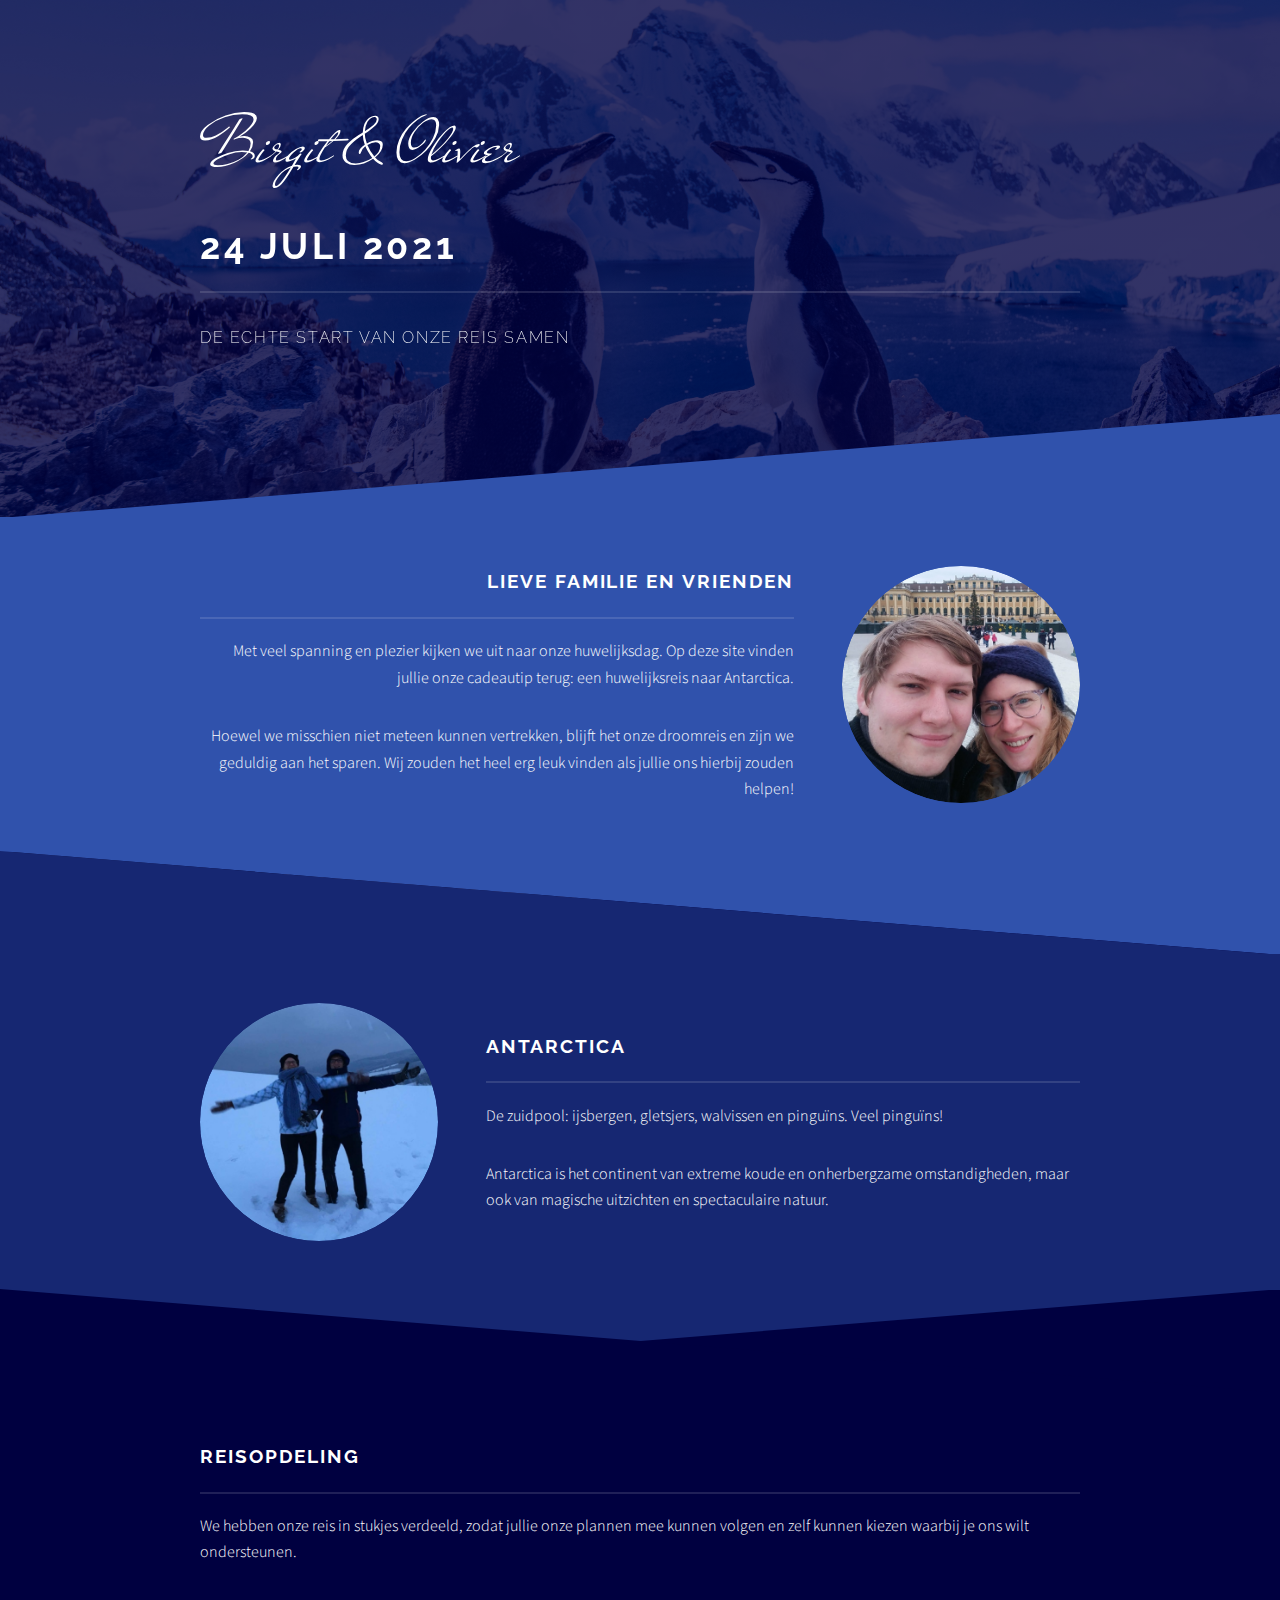
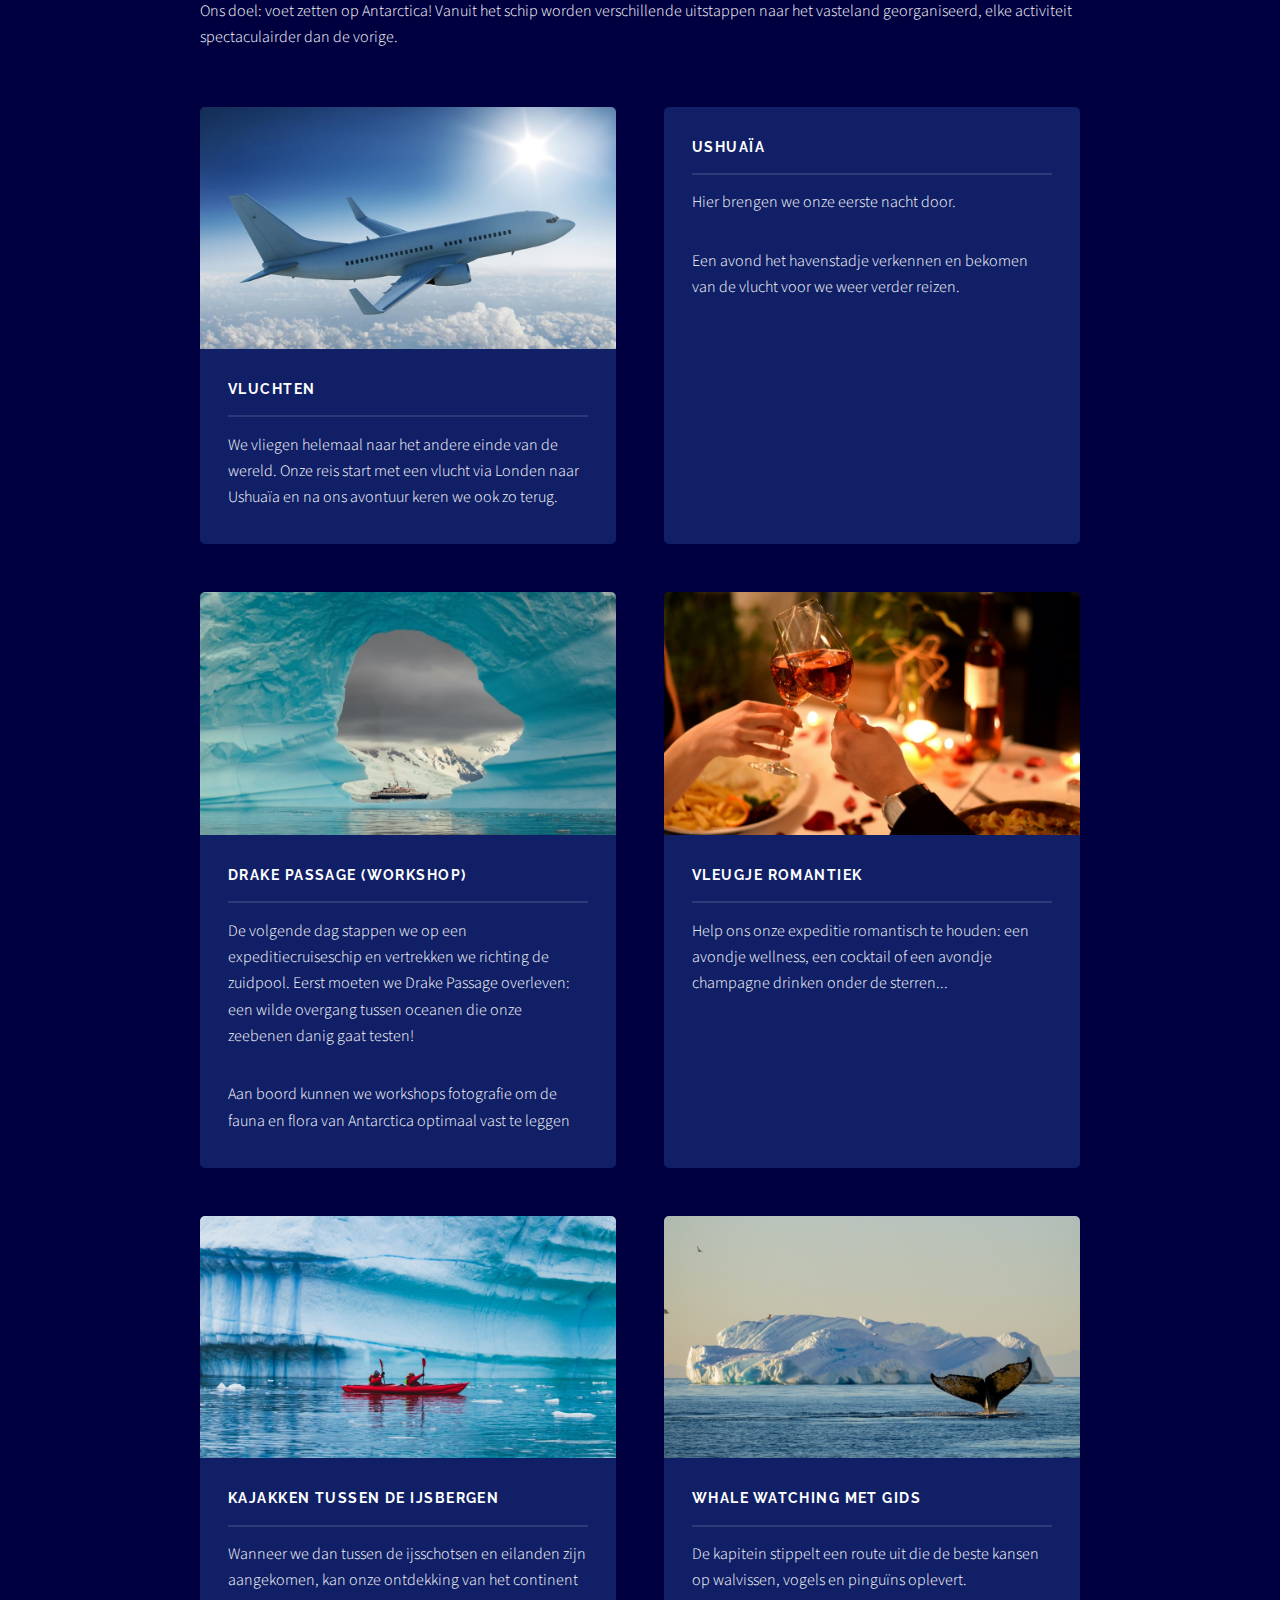
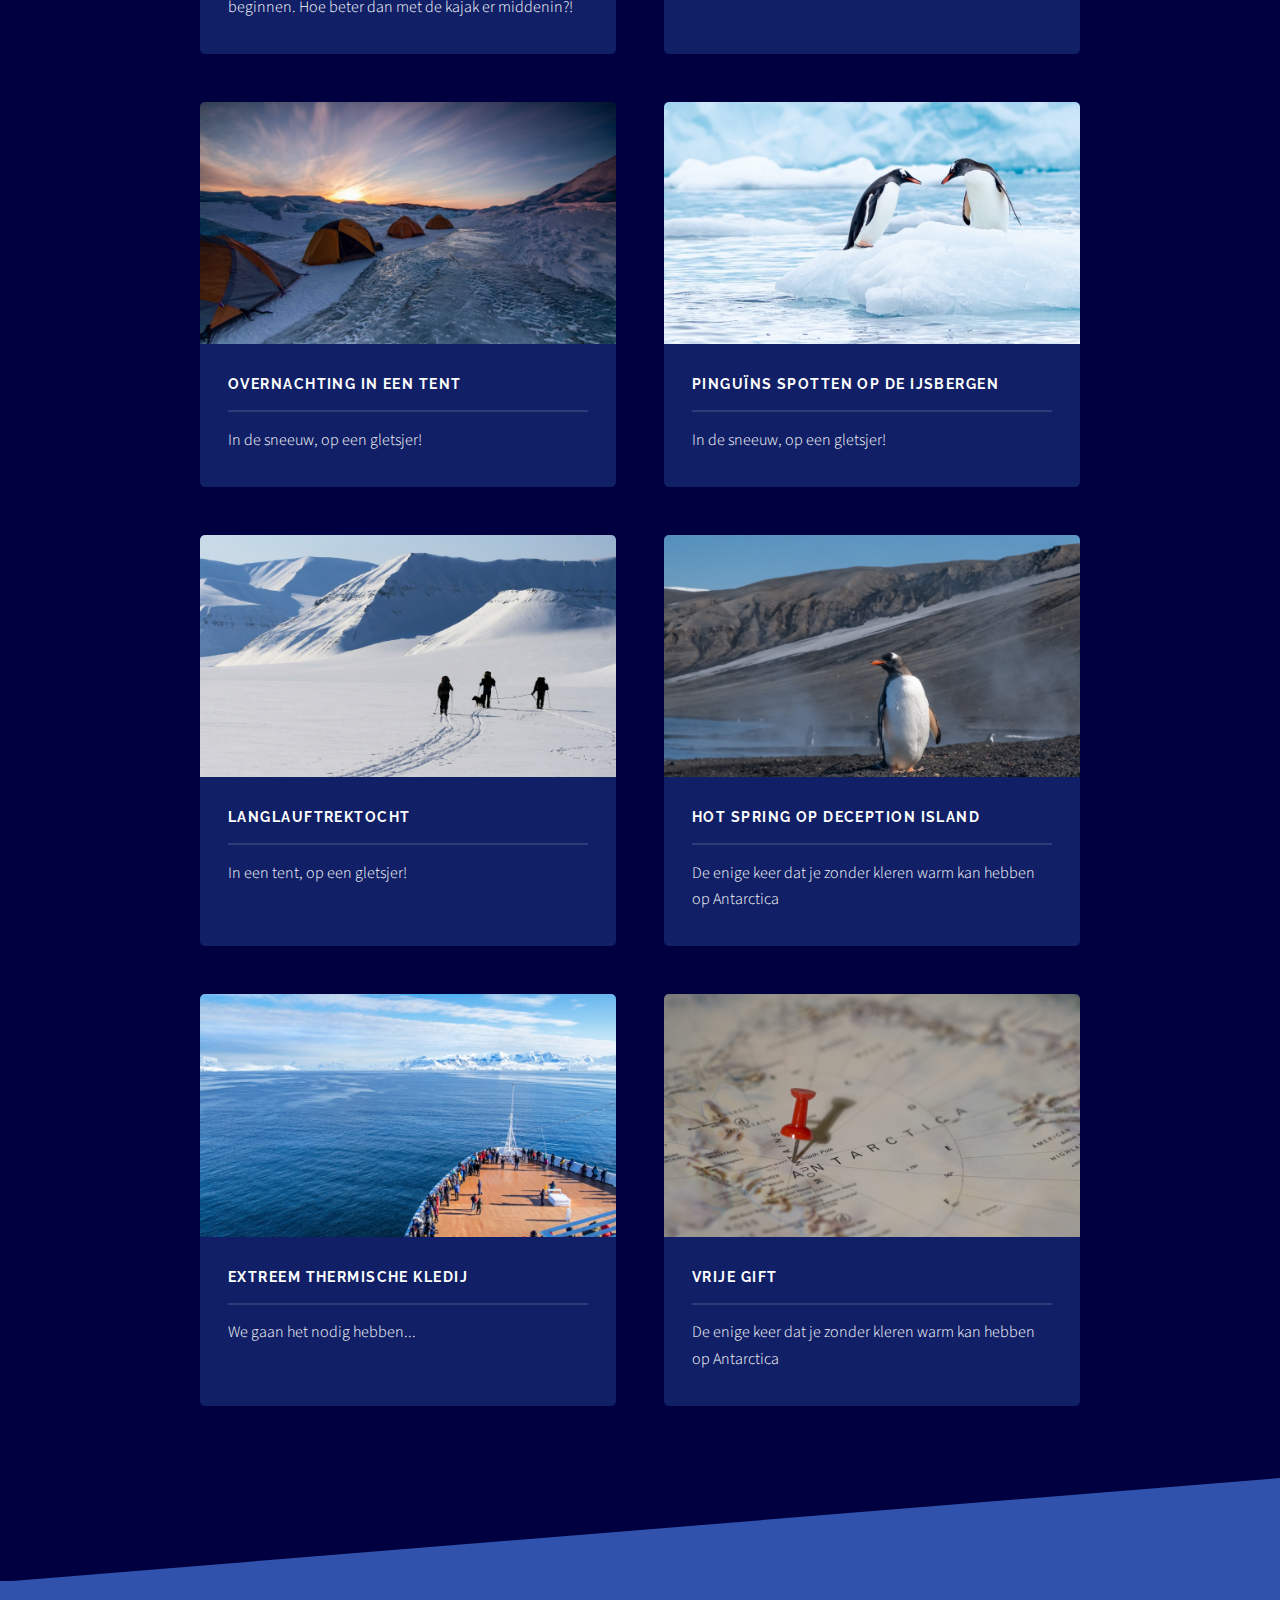
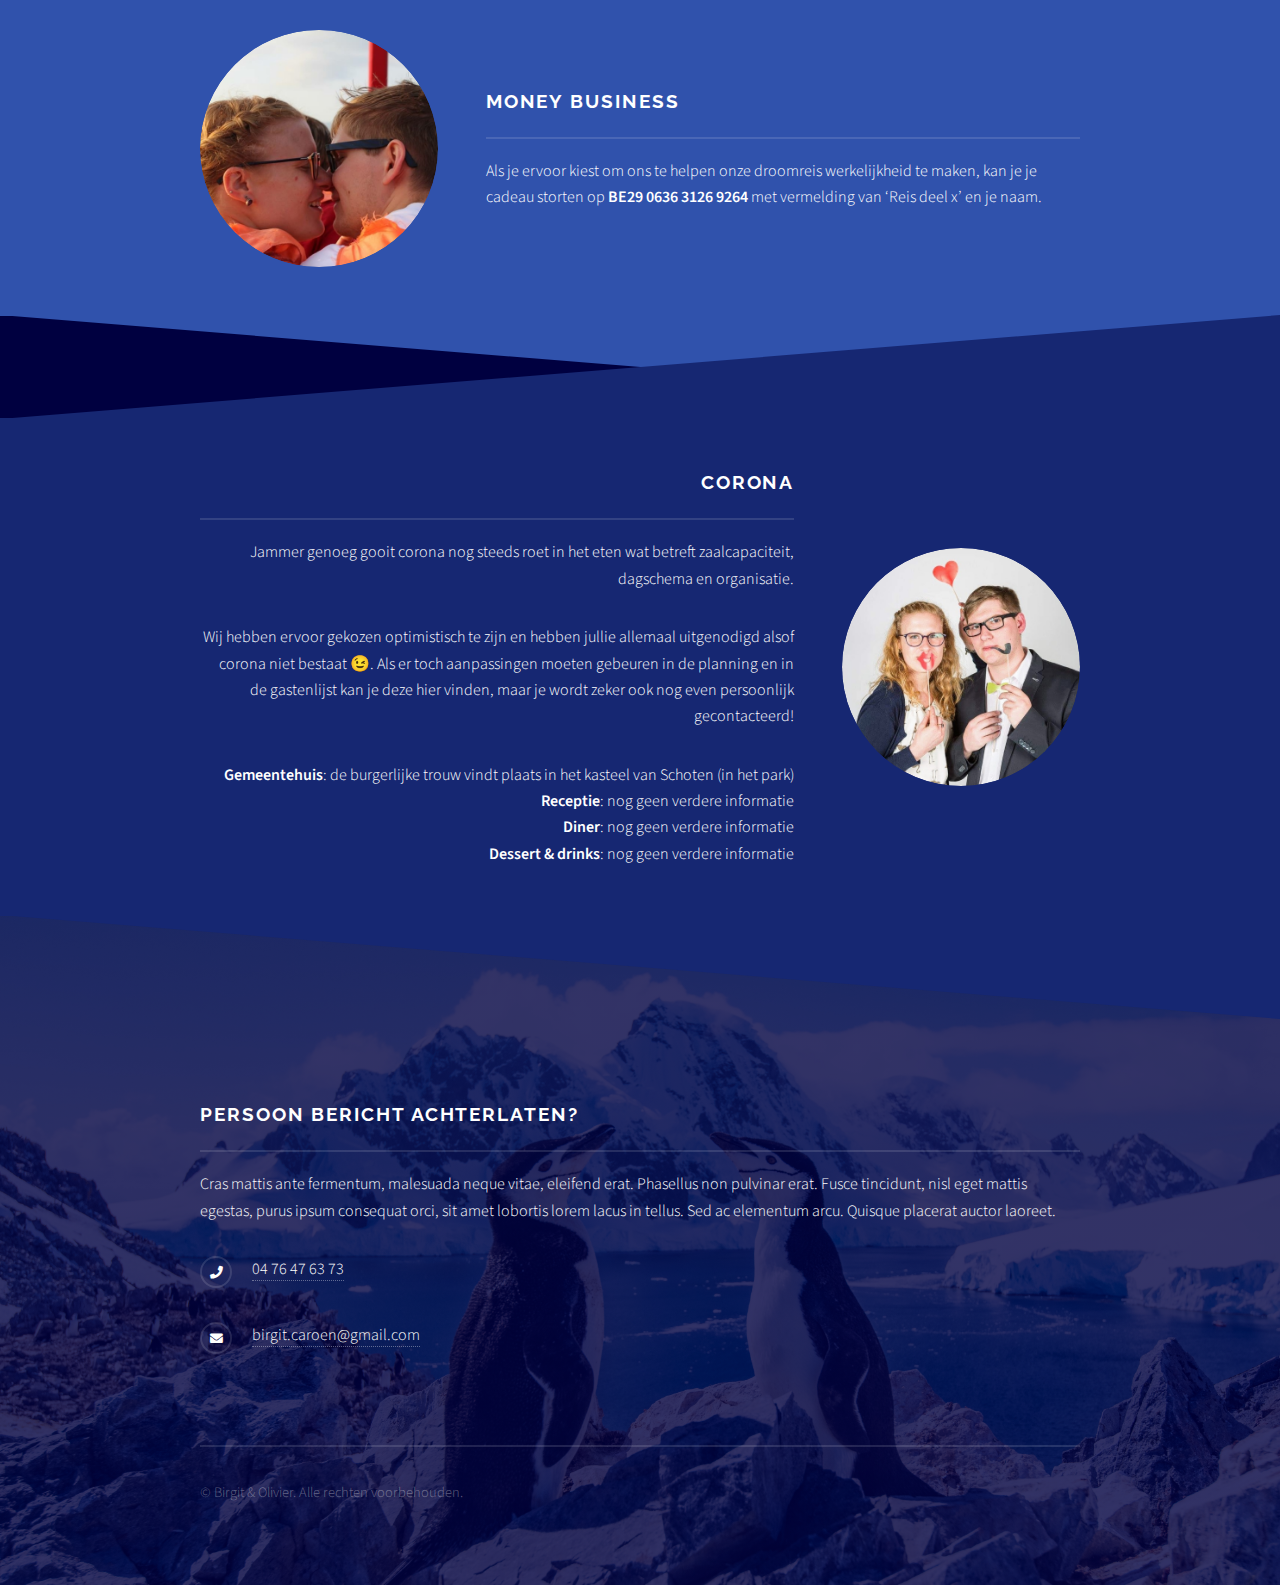
==== commit 318fd039: "favicon" ====
--- a/index.html
+++ b/index.html
@@ -5,7 +5,15 @@
 	Free for personal and commercial use under the CCA 3.0 license (html5up.net/license)
 -->
 <html>
+	
 	<head>
+		<link rel="apple-touch-icon" sizes="180x180" href="/apple-touch-icon.png">
+		<link rel="icon" type="image/png" sizes="32x32" href="/favicon-32x32.png">
+		<link rel="icon" type="image/png" sizes="16x16" href="/favicon-16x16.png">
+		<link rel="manifest" href="/site.webmanifest">
+		<link rel="mask-icon" href="/safari-pinned-tab.svg" color="#3052ac">
+		<meta name="msapplication-TileColor" content="#2b5797">
+		<meta name="theme-color" content="#ffffff">
 		<title>Birgit & Olivier | Huwelijksreis</title>
 		<meta charset="utf-8" />
 		<meta name="viewport" content="width=device-width, initial-scale=1, user-scalable=no" />
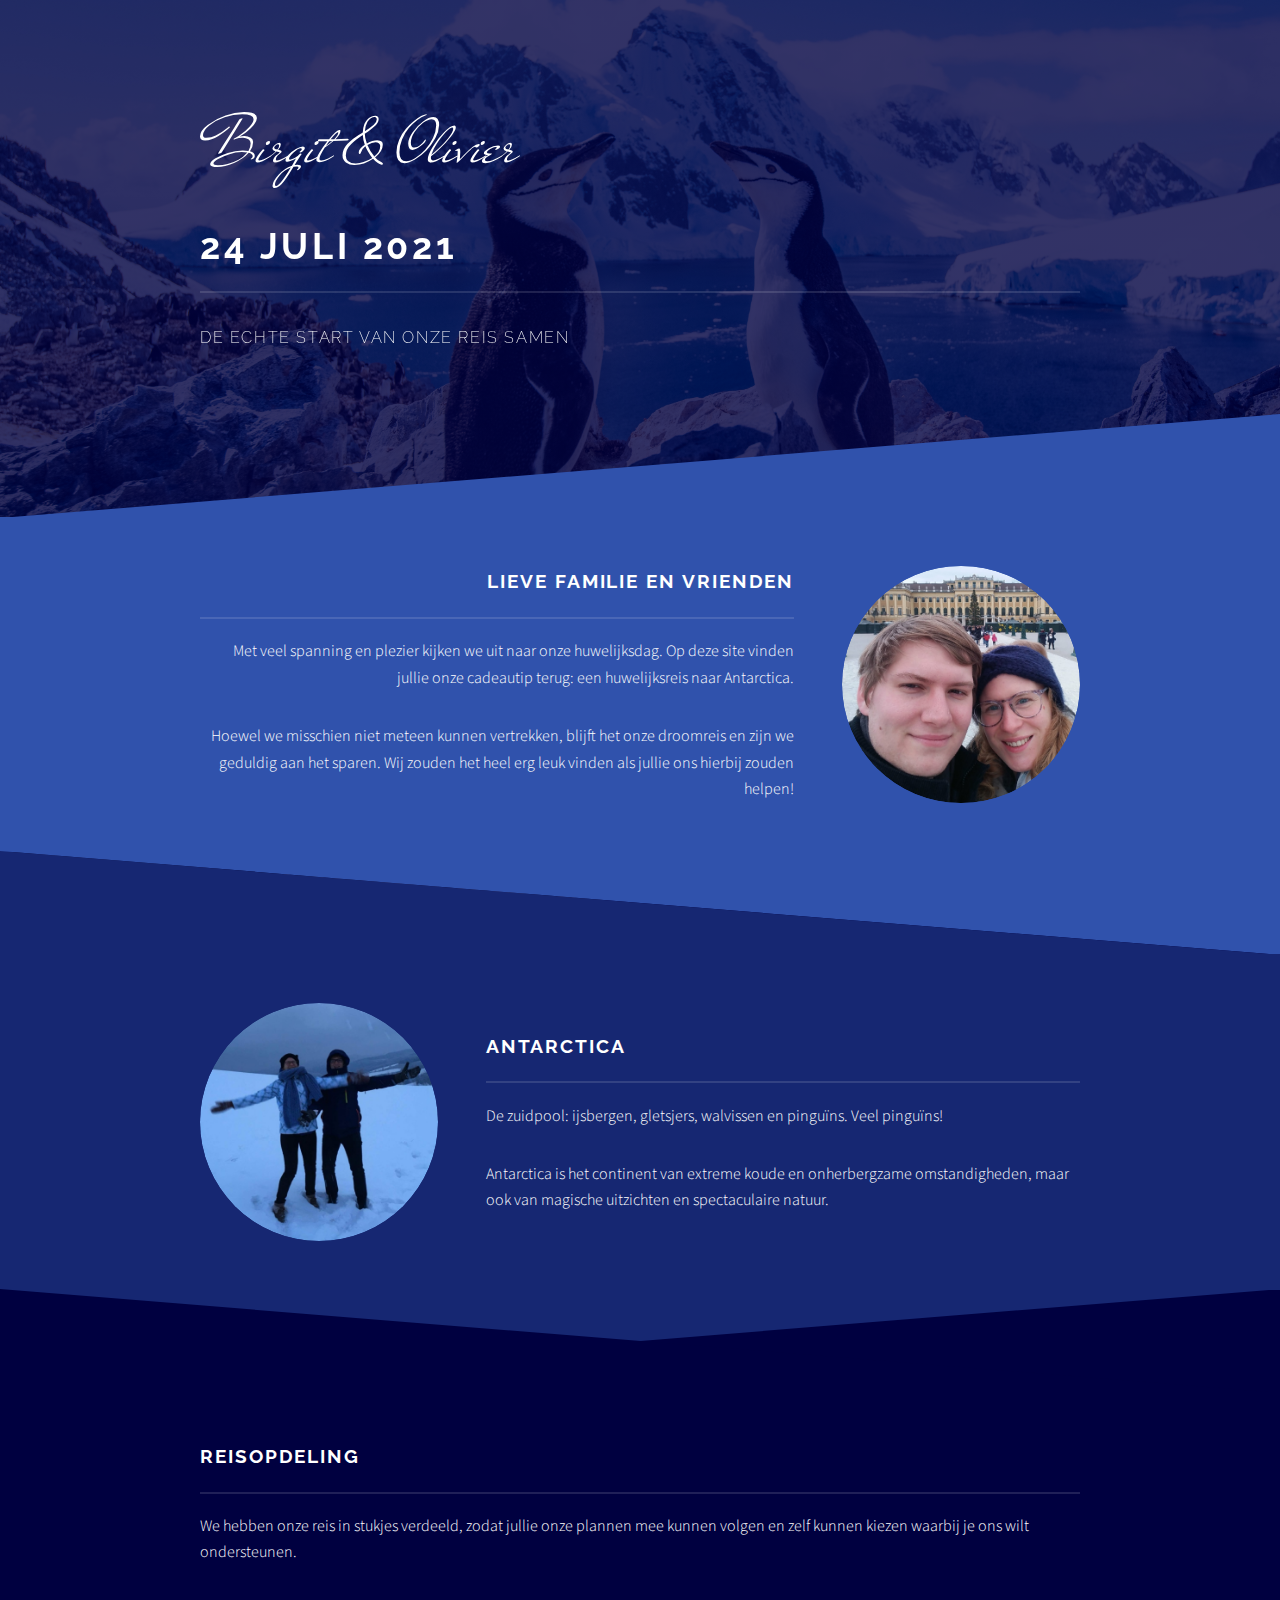
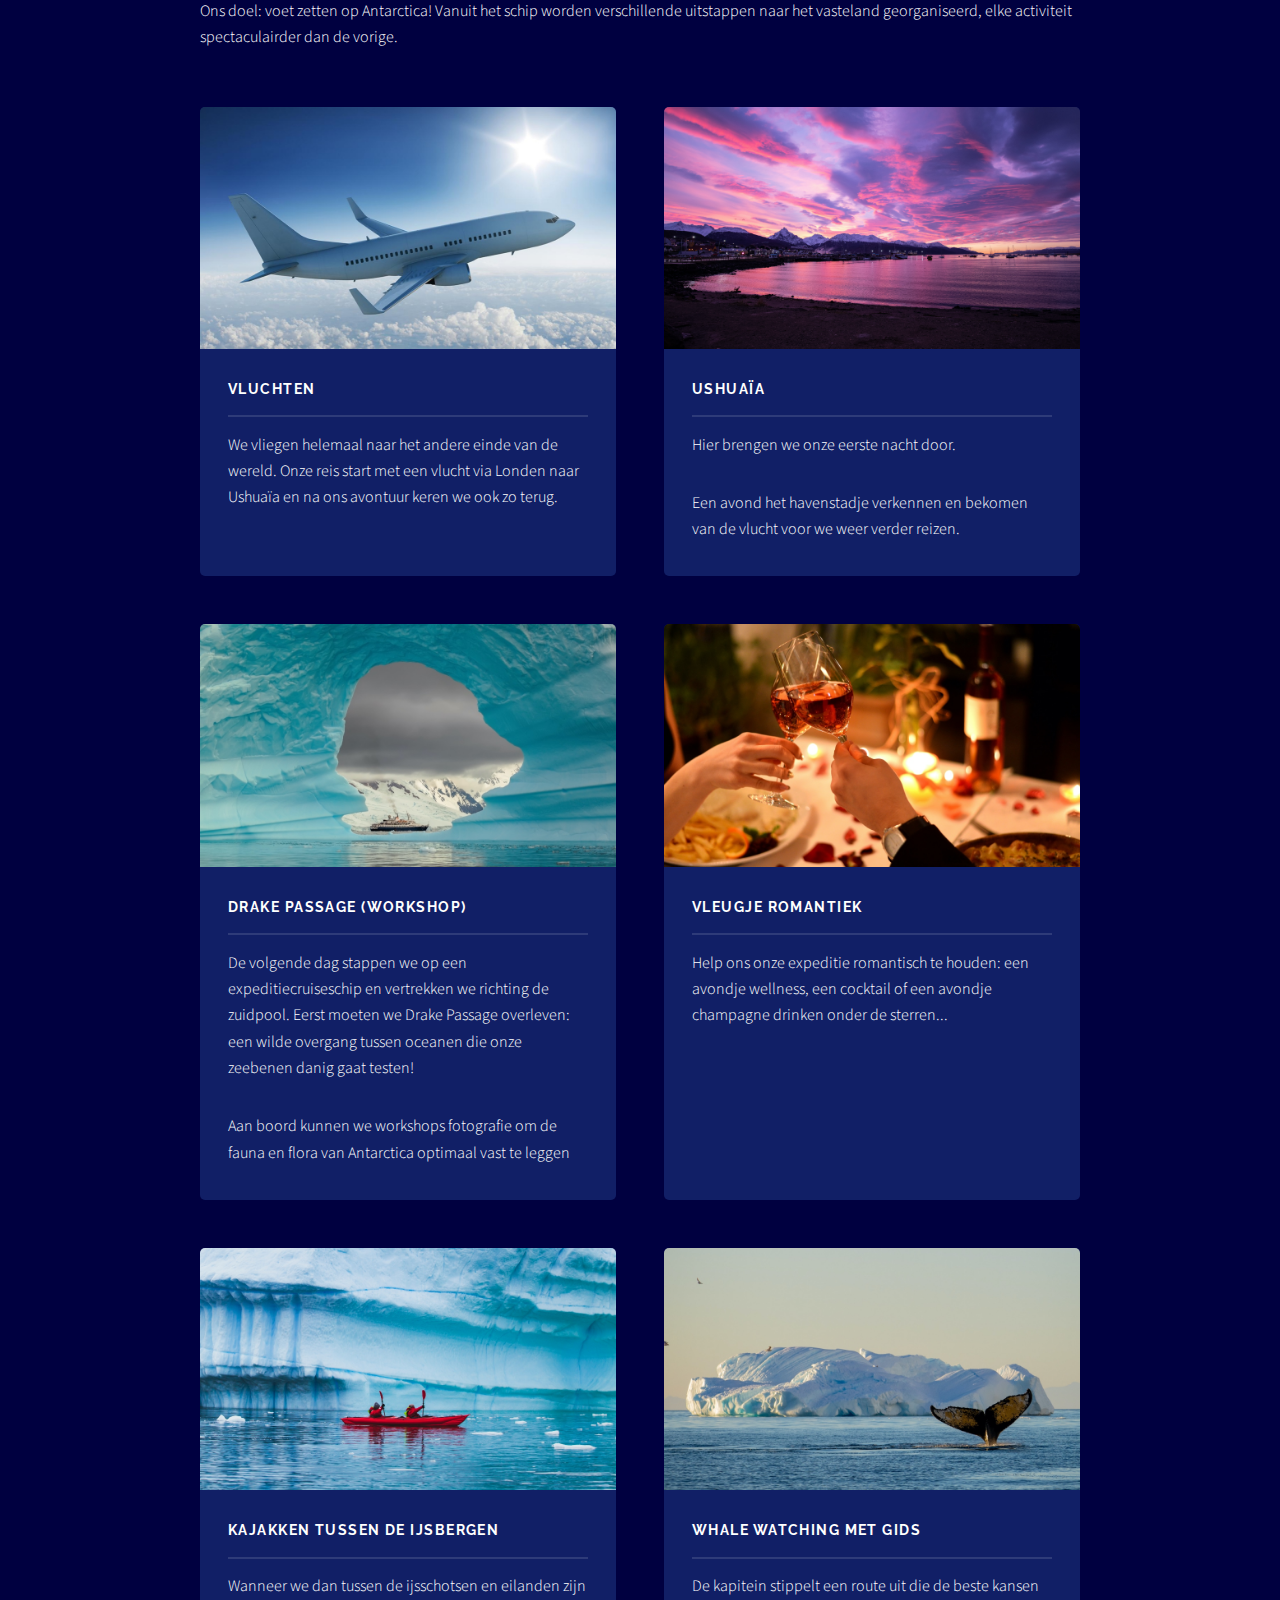
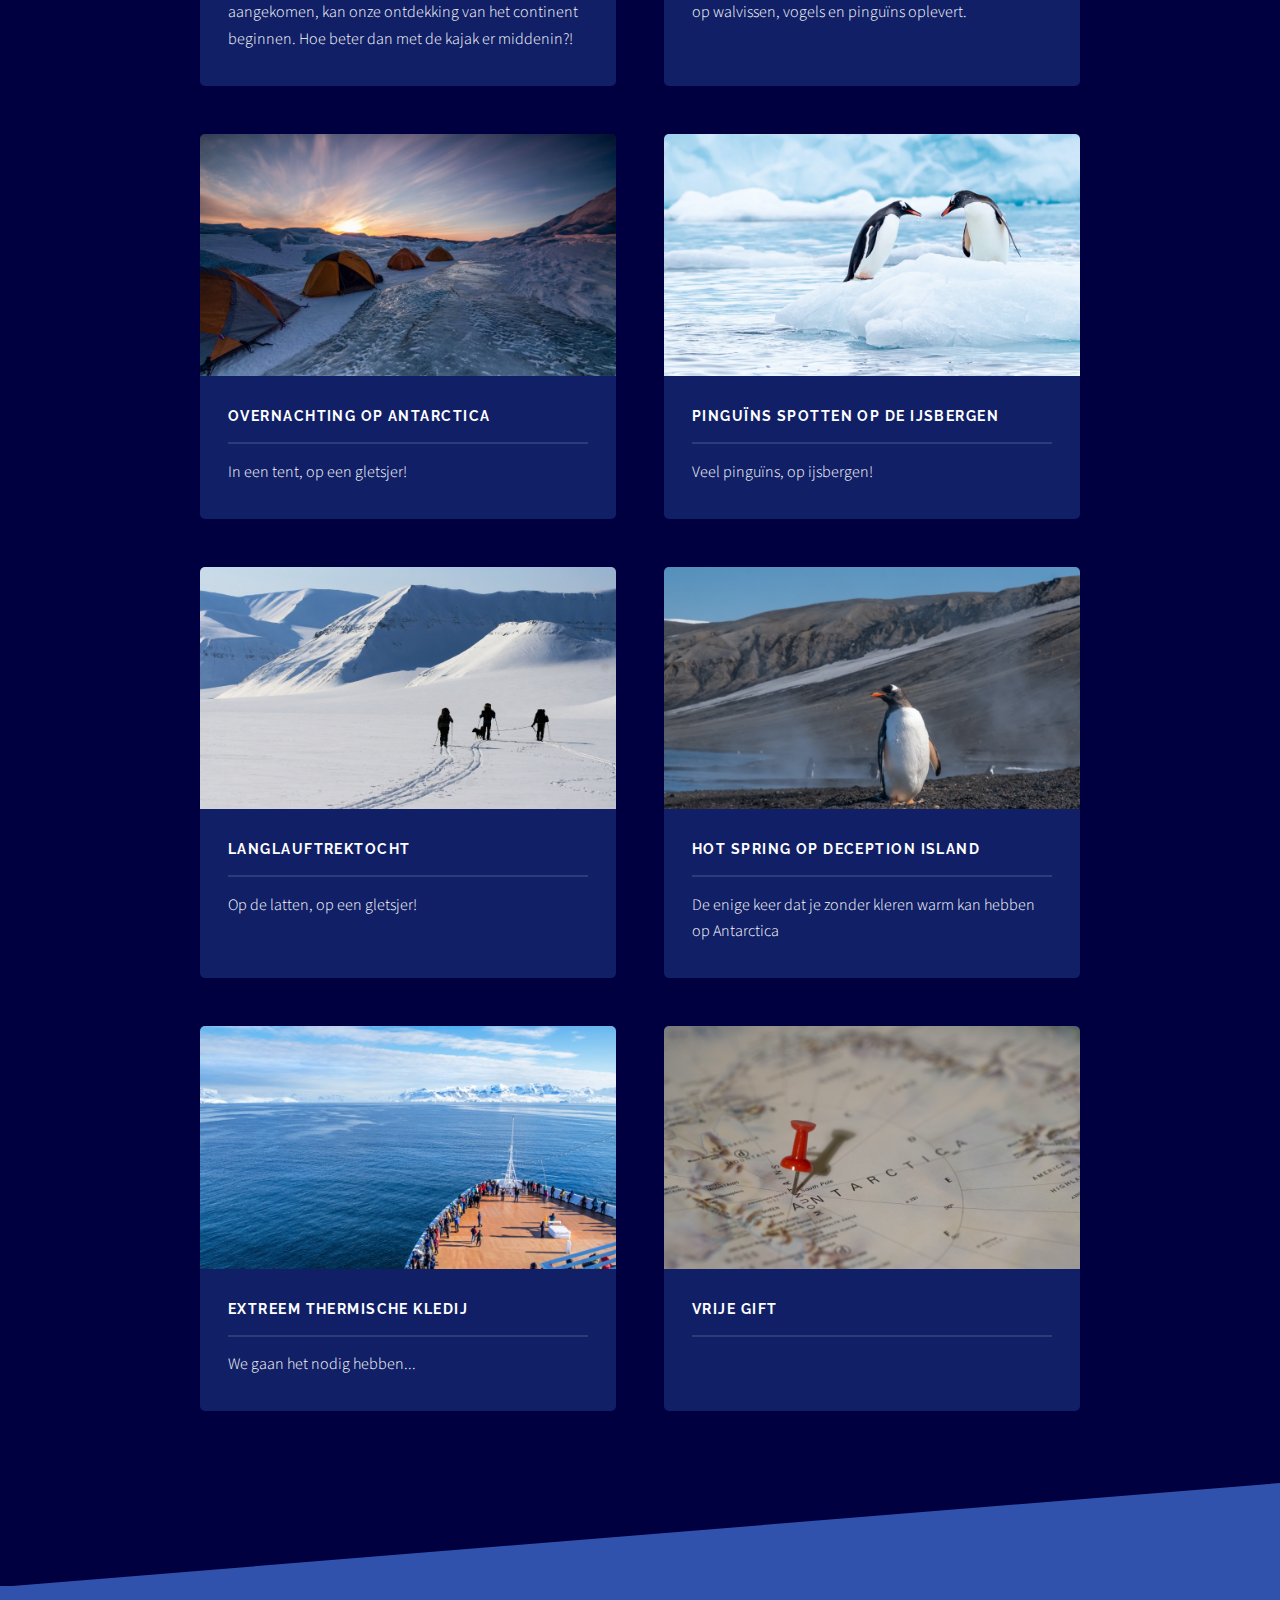
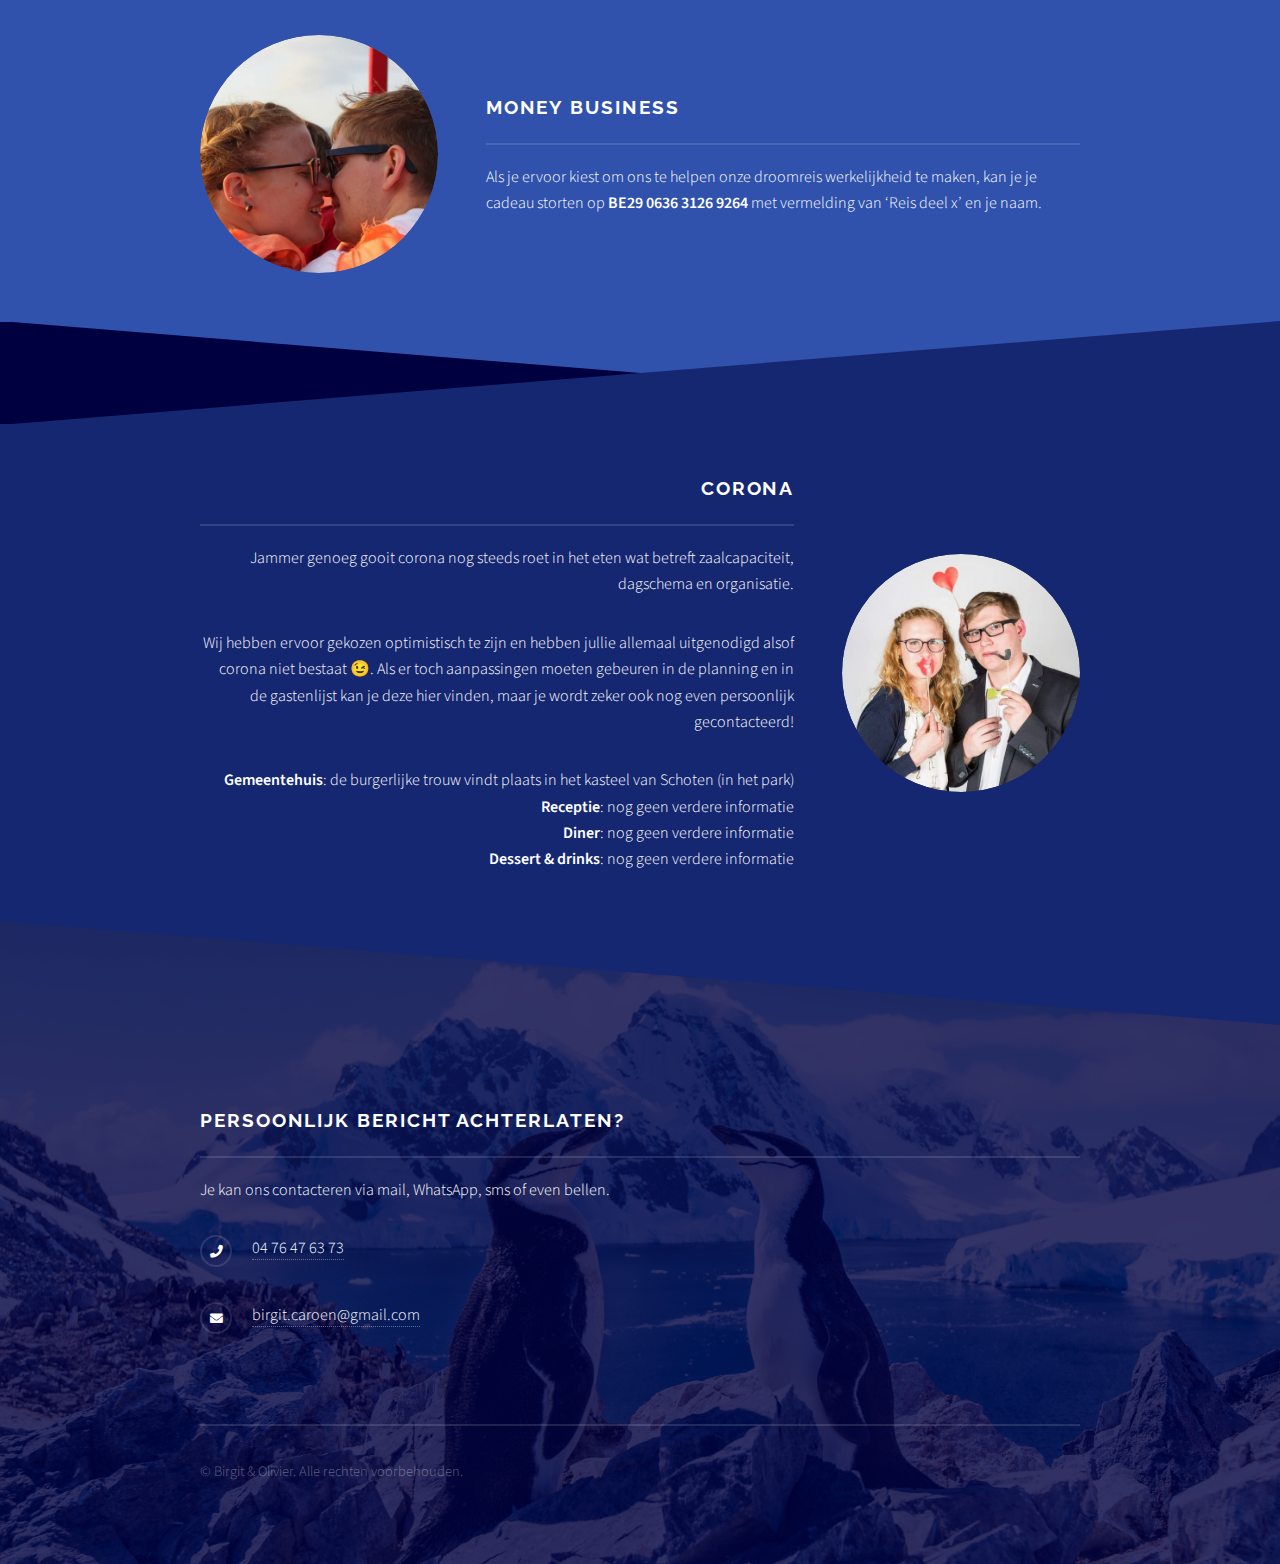
==== commit 24249352: "text updates" ====
--- a/index.html
+++ b/index.html
@@ -108,18 +108,18 @@
 										</article>
 										<article>
 											<a href="#" class="image"><img src="images/reis7.jpg" alt="" /></a>
-											<h3 class="major">Overnachting in een tent</h3>
-											<p>In de sneeuw, op een gletsjer!</p>
+											<h3 class="major">Overnachting op Antarctica</h3>
+											<p>In een tent, op een gletsjer!</p>
 										</article>
 										<article>
 											<a href="#" class="image"><img src="images/reis6.jpg" alt="" /></a>
 											<h3 class="major">Pinguïns spotten op de ijsbergen</h3>
-											<p>In de sneeuw, op een gletsjer!</p>
+											<p>Veel pinguïns, op ijsbergen!</p>
 										</article>
 										<article>
 											<a href="#" class="image"><img src="images/reis10.jpg" alt="" /></a>
 											<h3 class="major">Langlauftrektocht</h3>
-											<p>In een tent, op een gletsjer!</p>
+											<p>Op de latten, op een gletsjer!</p>
 										</article>
 										<article>
 											<a href="#" class="image"><img src="images/reis9.jpg" alt="" /></a>
@@ -134,7 +134,6 @@
 										<article>
 											<a href="#" class="image"><img src="images/reis12.jpg" alt="" /></a>
 											<h3 class="major">Vrije gift</h3>
-											<p>De enige keer dat je zonder kleren warm kan hebben op Antarctica</p>
 										</article>
 
 									</section>
@@ -174,8 +173,8 @@
 				<!-- Footer -->
 					<section id="footer">
 						<div class="inner">
-							<h2 class="major">Persoon bericht achterlaten?</h2>
-							<p>Cras mattis ante fermentum, malesuada neque vitae, eleifend erat. Phasellus non pulvinar erat. Fusce tincidunt, nisl eget mattis egestas, purus ipsum consequat orci, sit amet lobortis lorem lacus in tellus. Sed ac elementum arcu. Quisque placerat auctor laoreet.</p>
+							<h2 class="major">Persoonlijk bericht achterlaten?</h2>
+							<p>Je kan ons contacteren via mail, WhatsApp, sms of even bellen.</p>
 							<ul class="contact">
 								<li class="icon solid fa-phone"><a href="tel:0032476476373">04 76 47 63 73</a></li>
 								<li class="icon solid fa-envelope"><a href="mailto: birgit.caroen@gmail.com">birgit.caroen@gmail.com</a></li></ul>
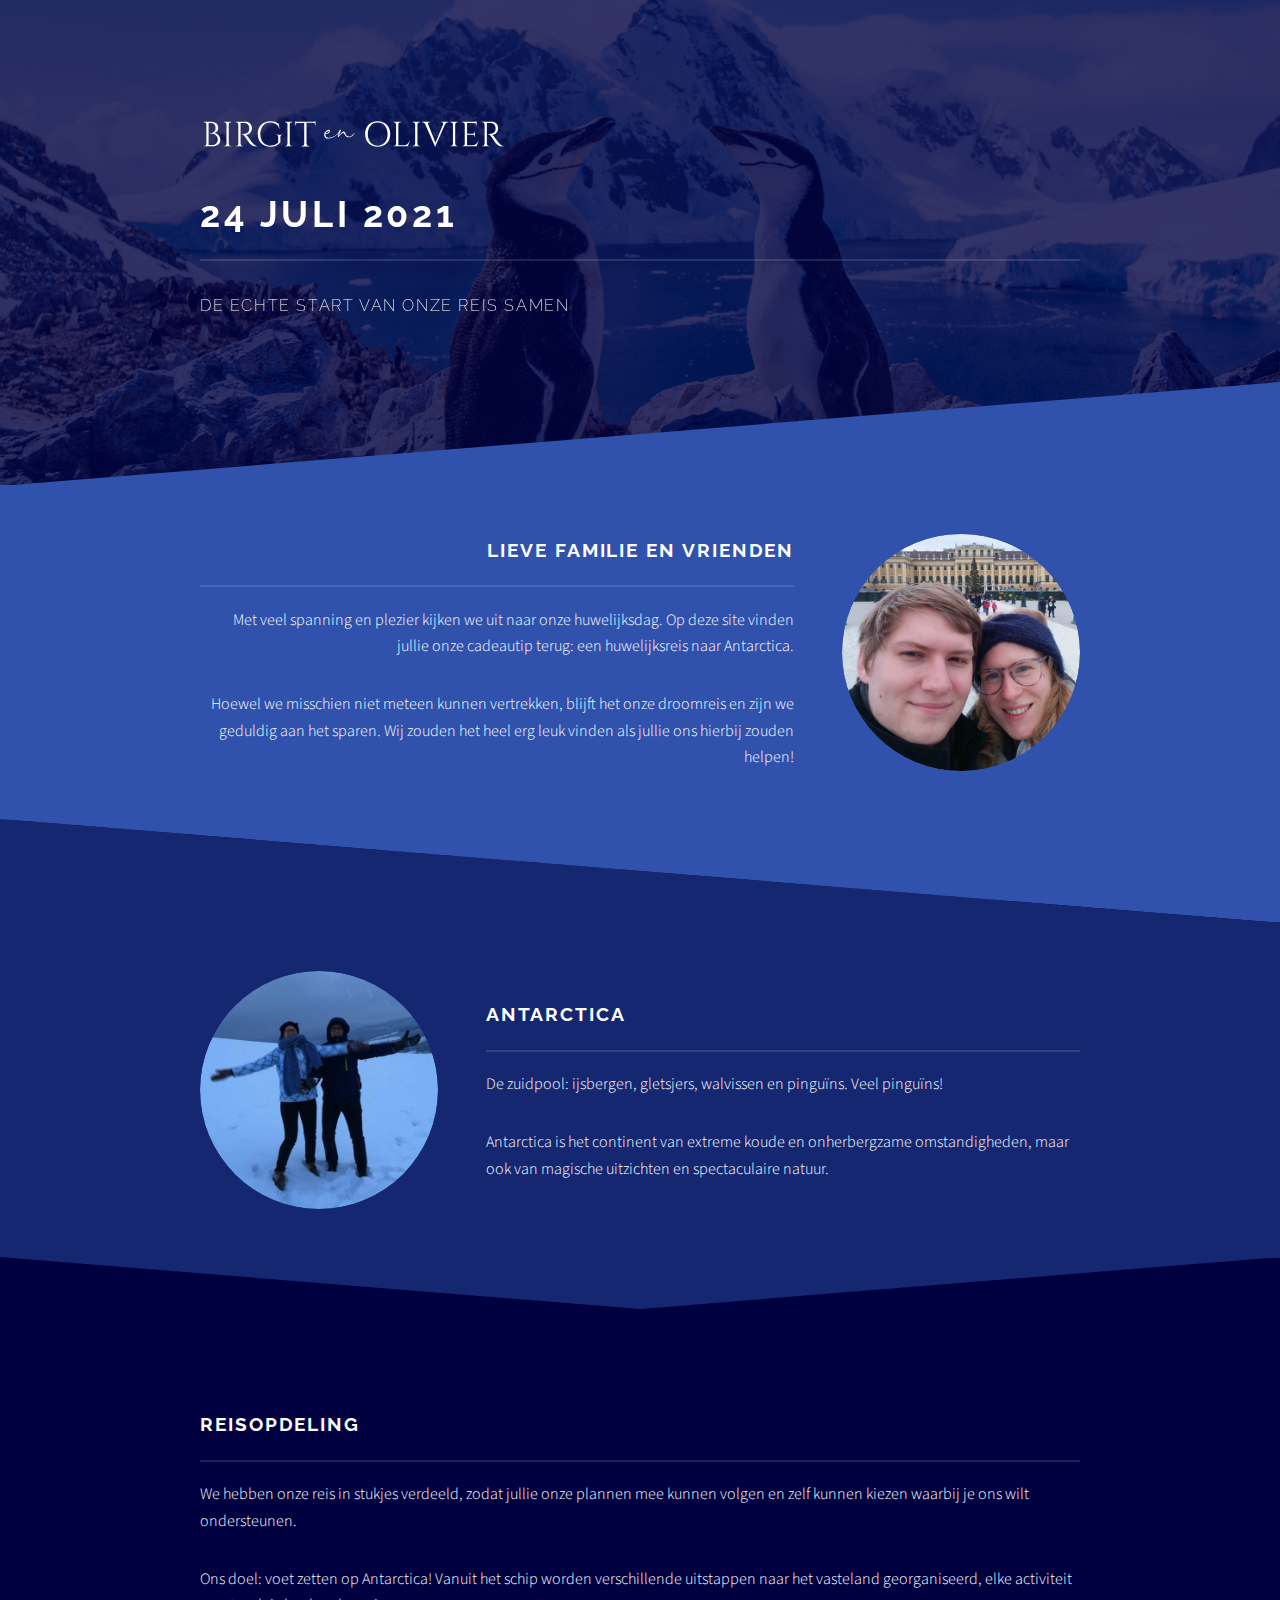
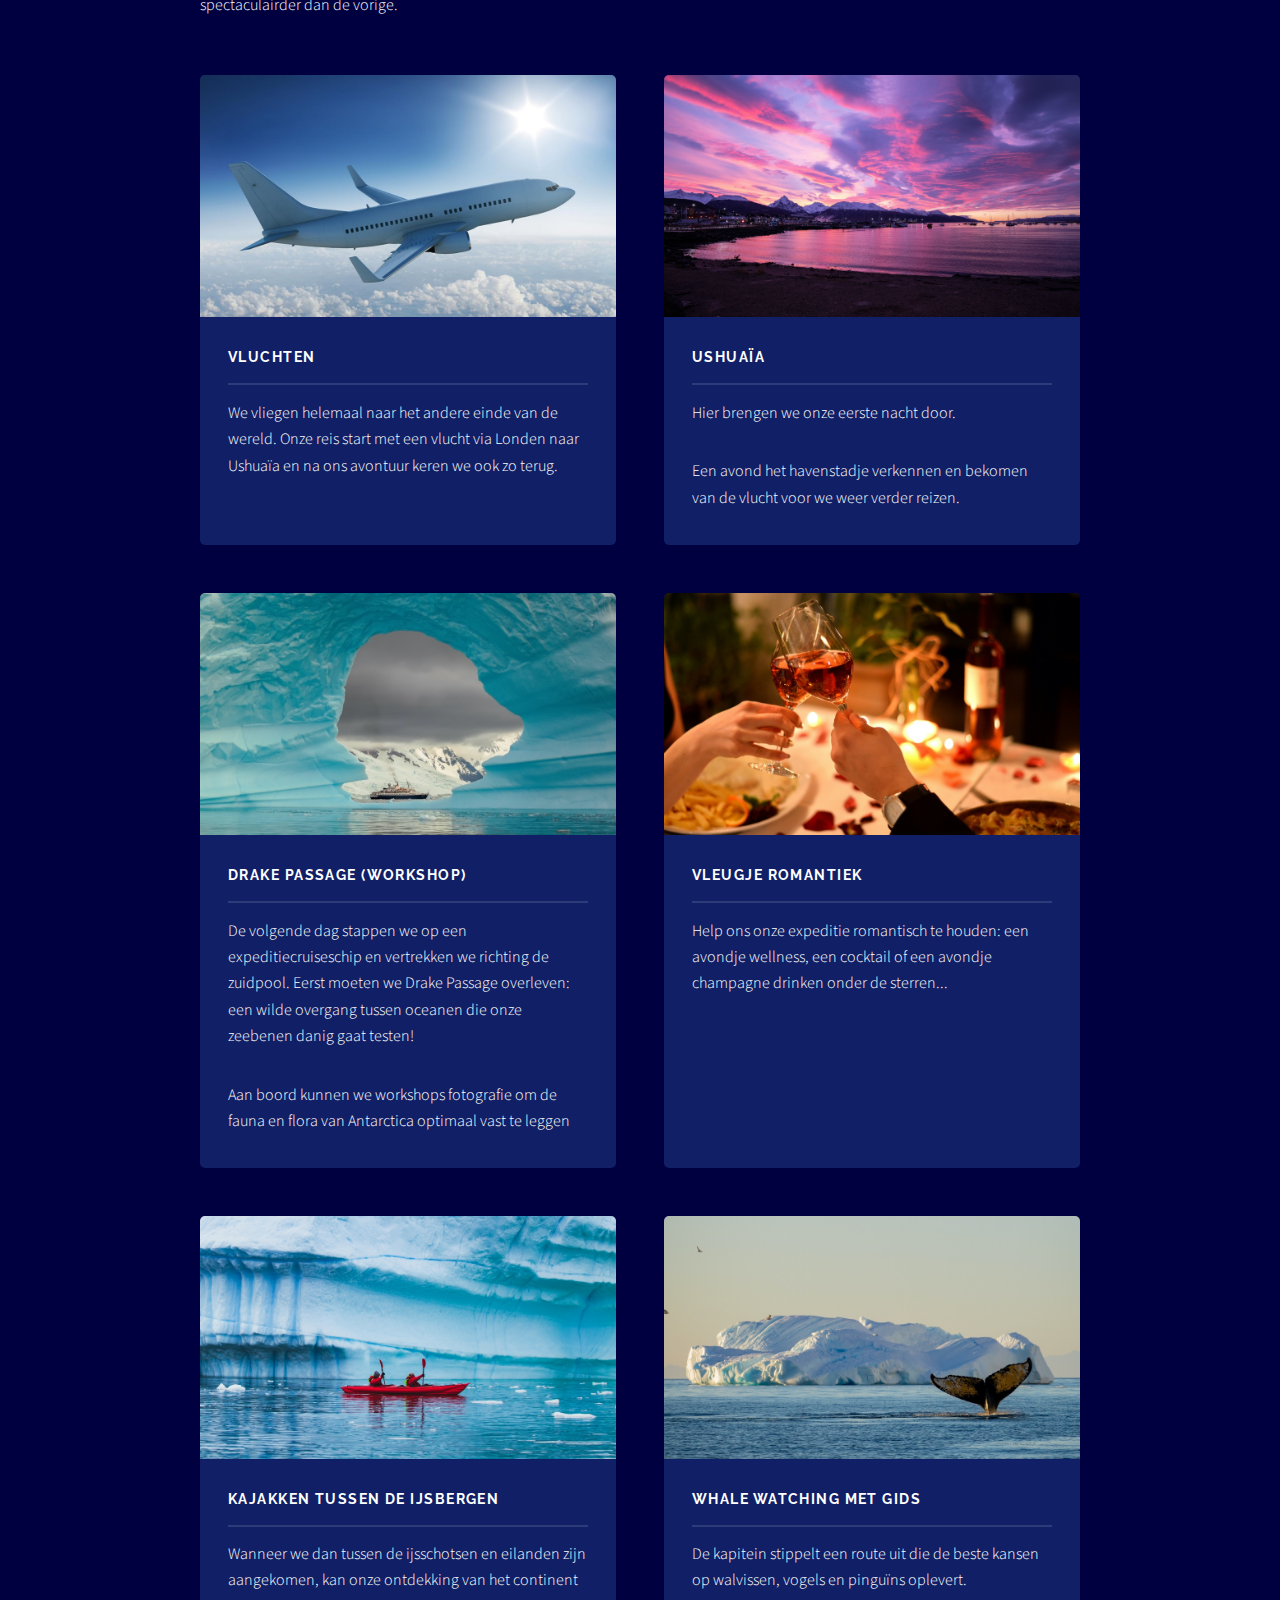
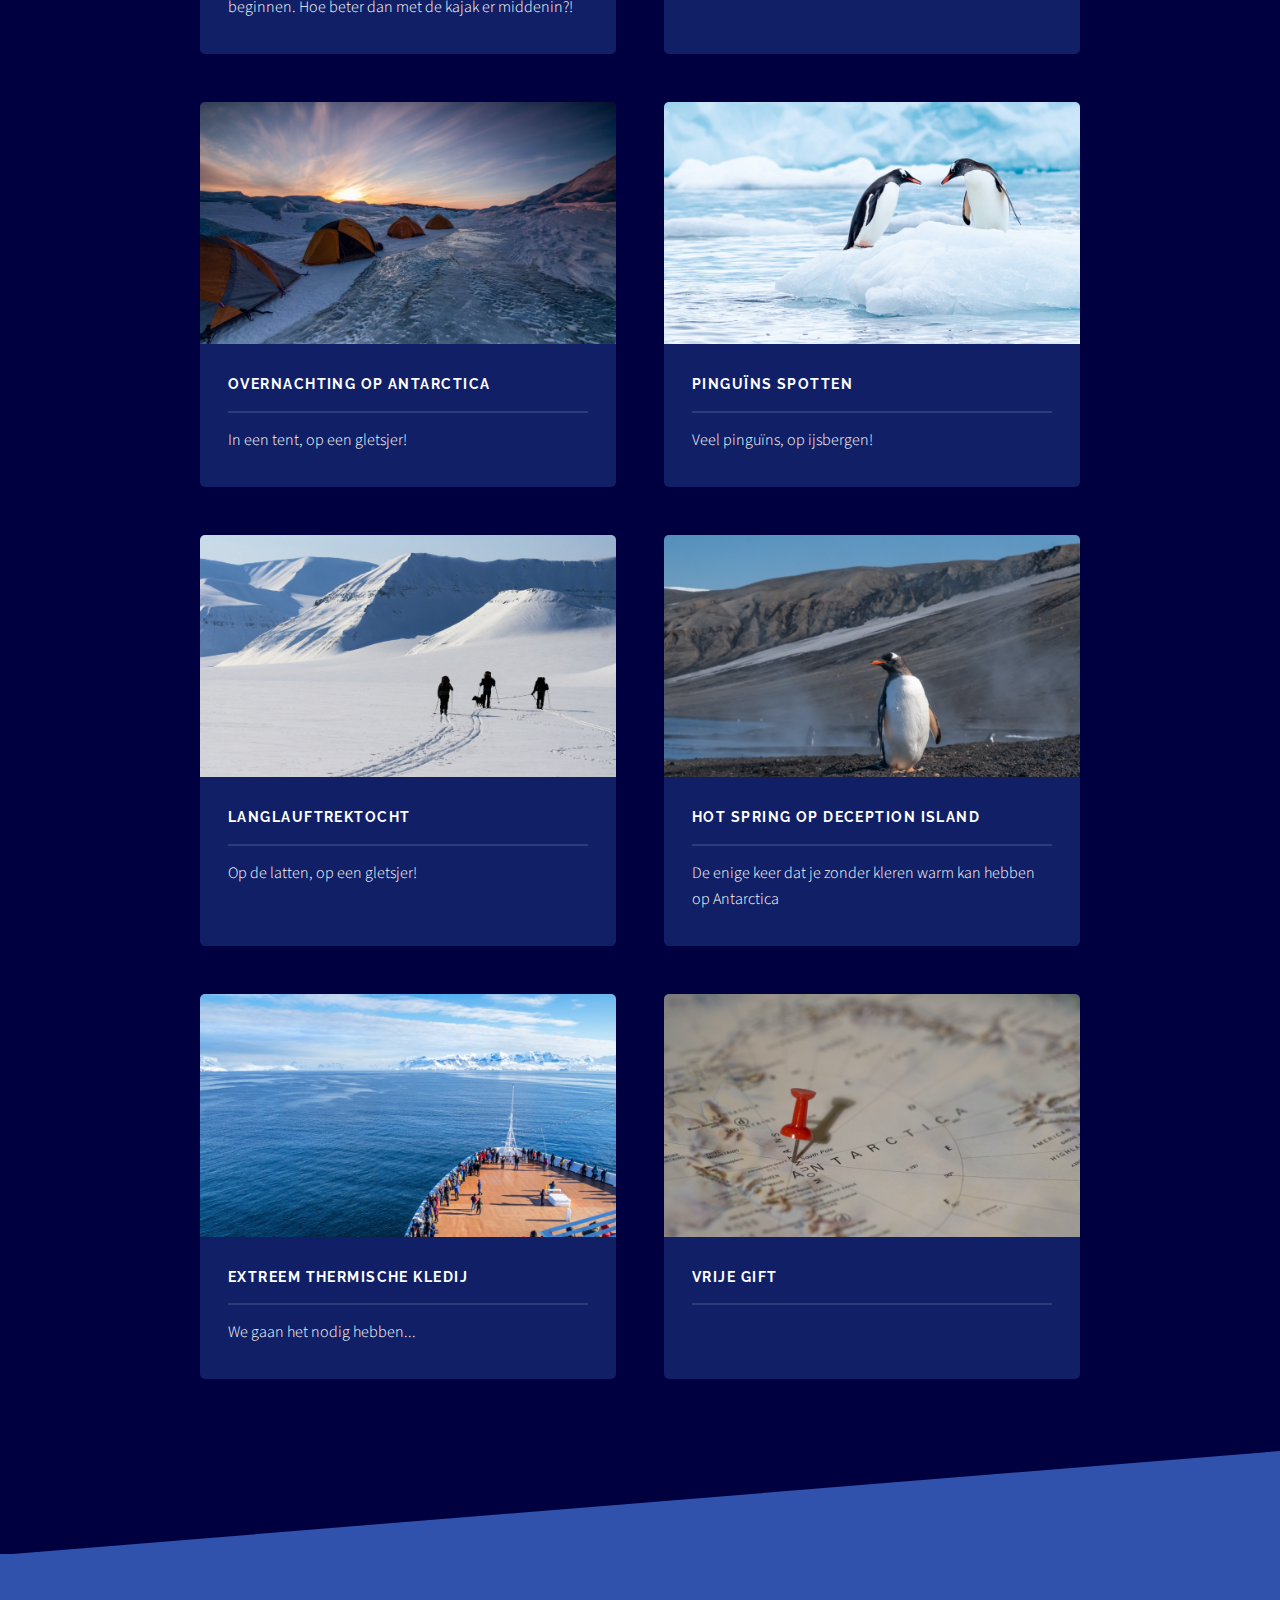
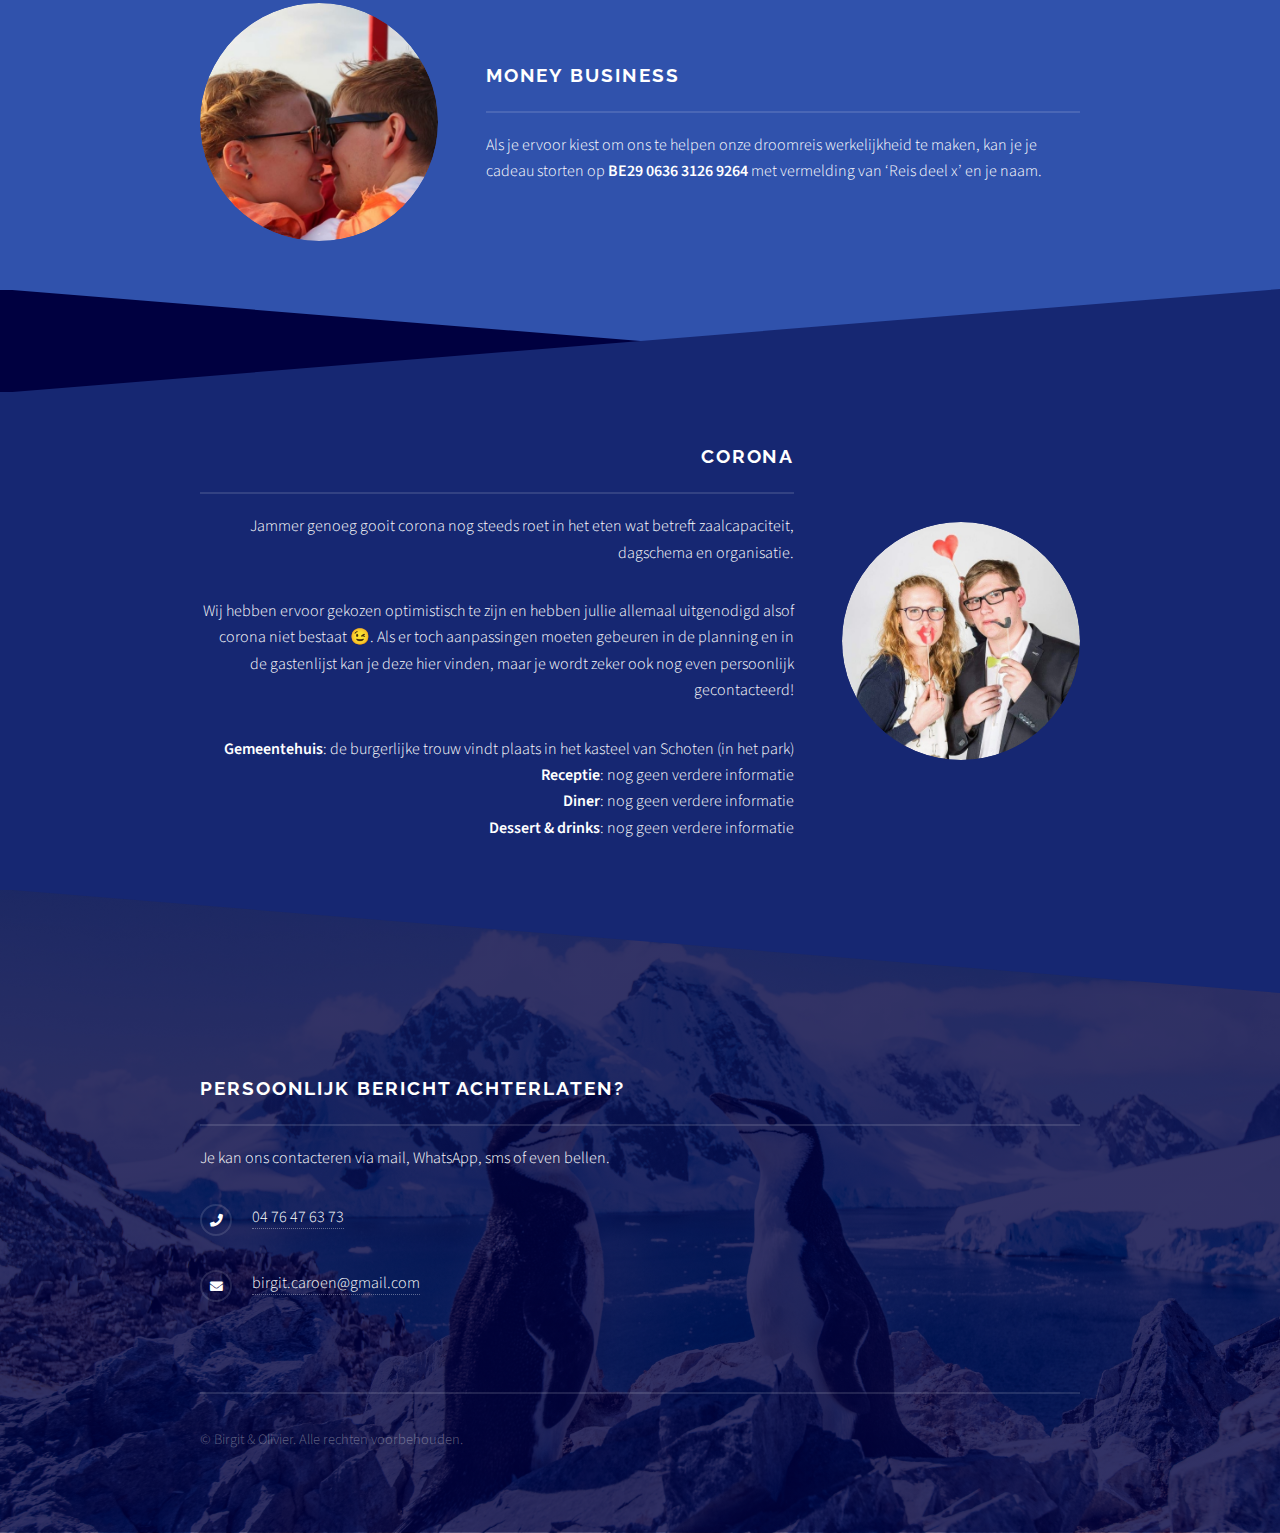
==== commit 79801e0c: "Update index.html" ====
--- a/index.html
+++ b/index.html
@@ -113,7 +113,7 @@
 										</article>
 										<article>
 											<a href="#" class="image"><img src="images/reis6.jpg" alt="" /></a>
-											<h3 class="major">Pinguïns spotten op de ijsbergen</h3>
+											<h3 class="major">Pinguïns spotten</h3>
 											<p>Veel pinguïns, op ijsbergen!</p>
 										</article>
 										<article>
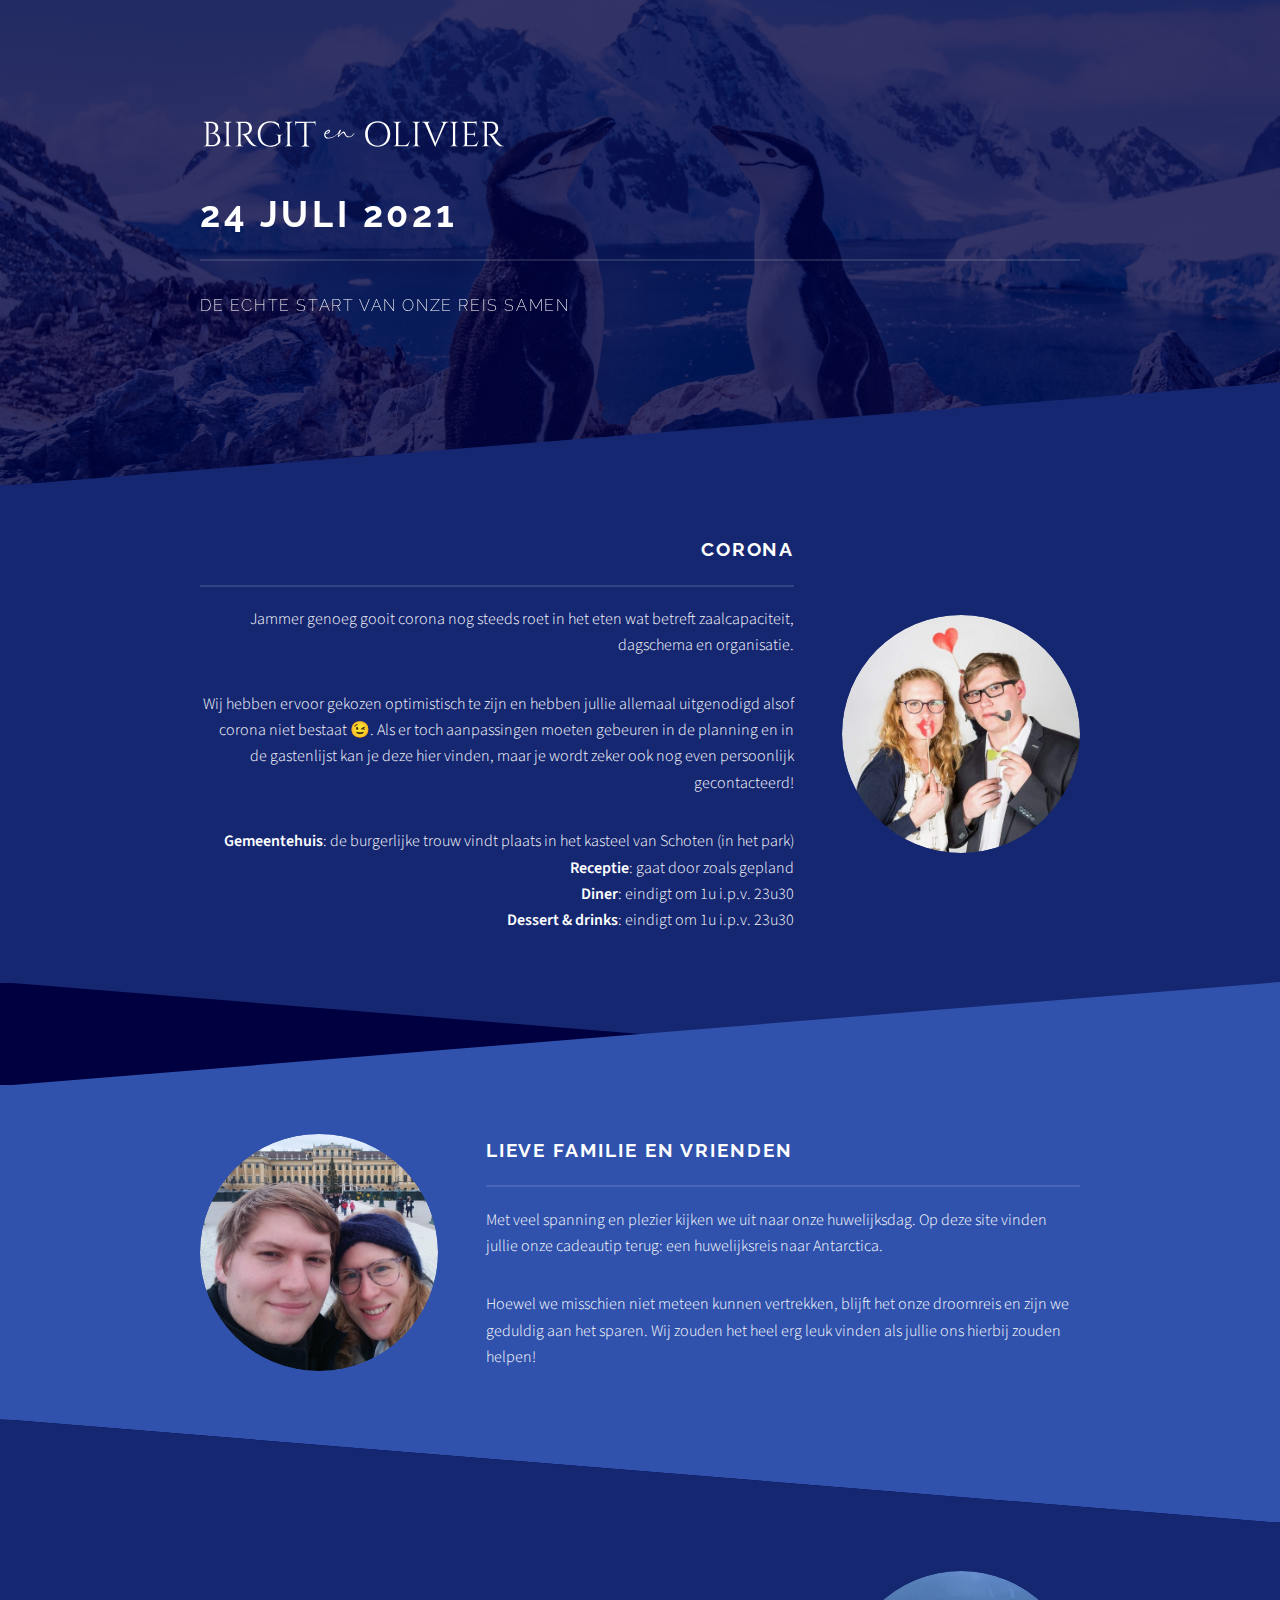
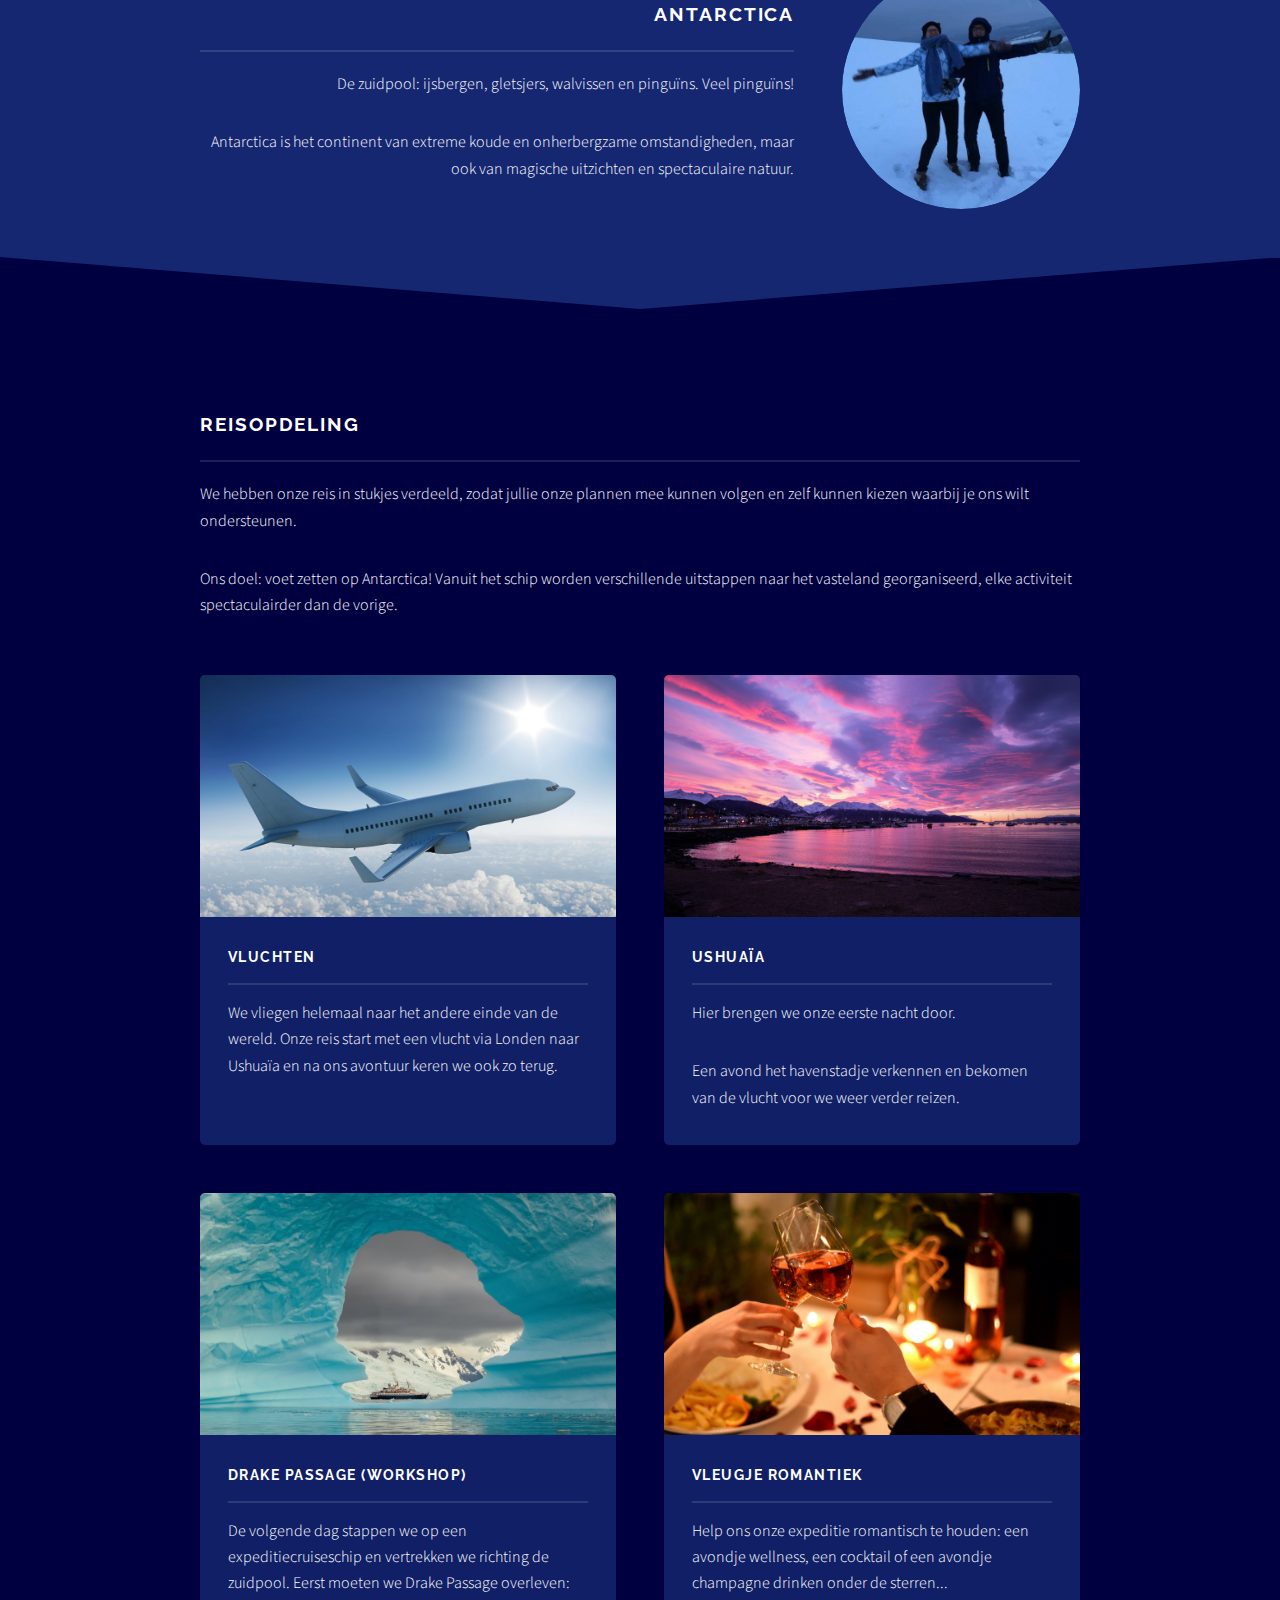
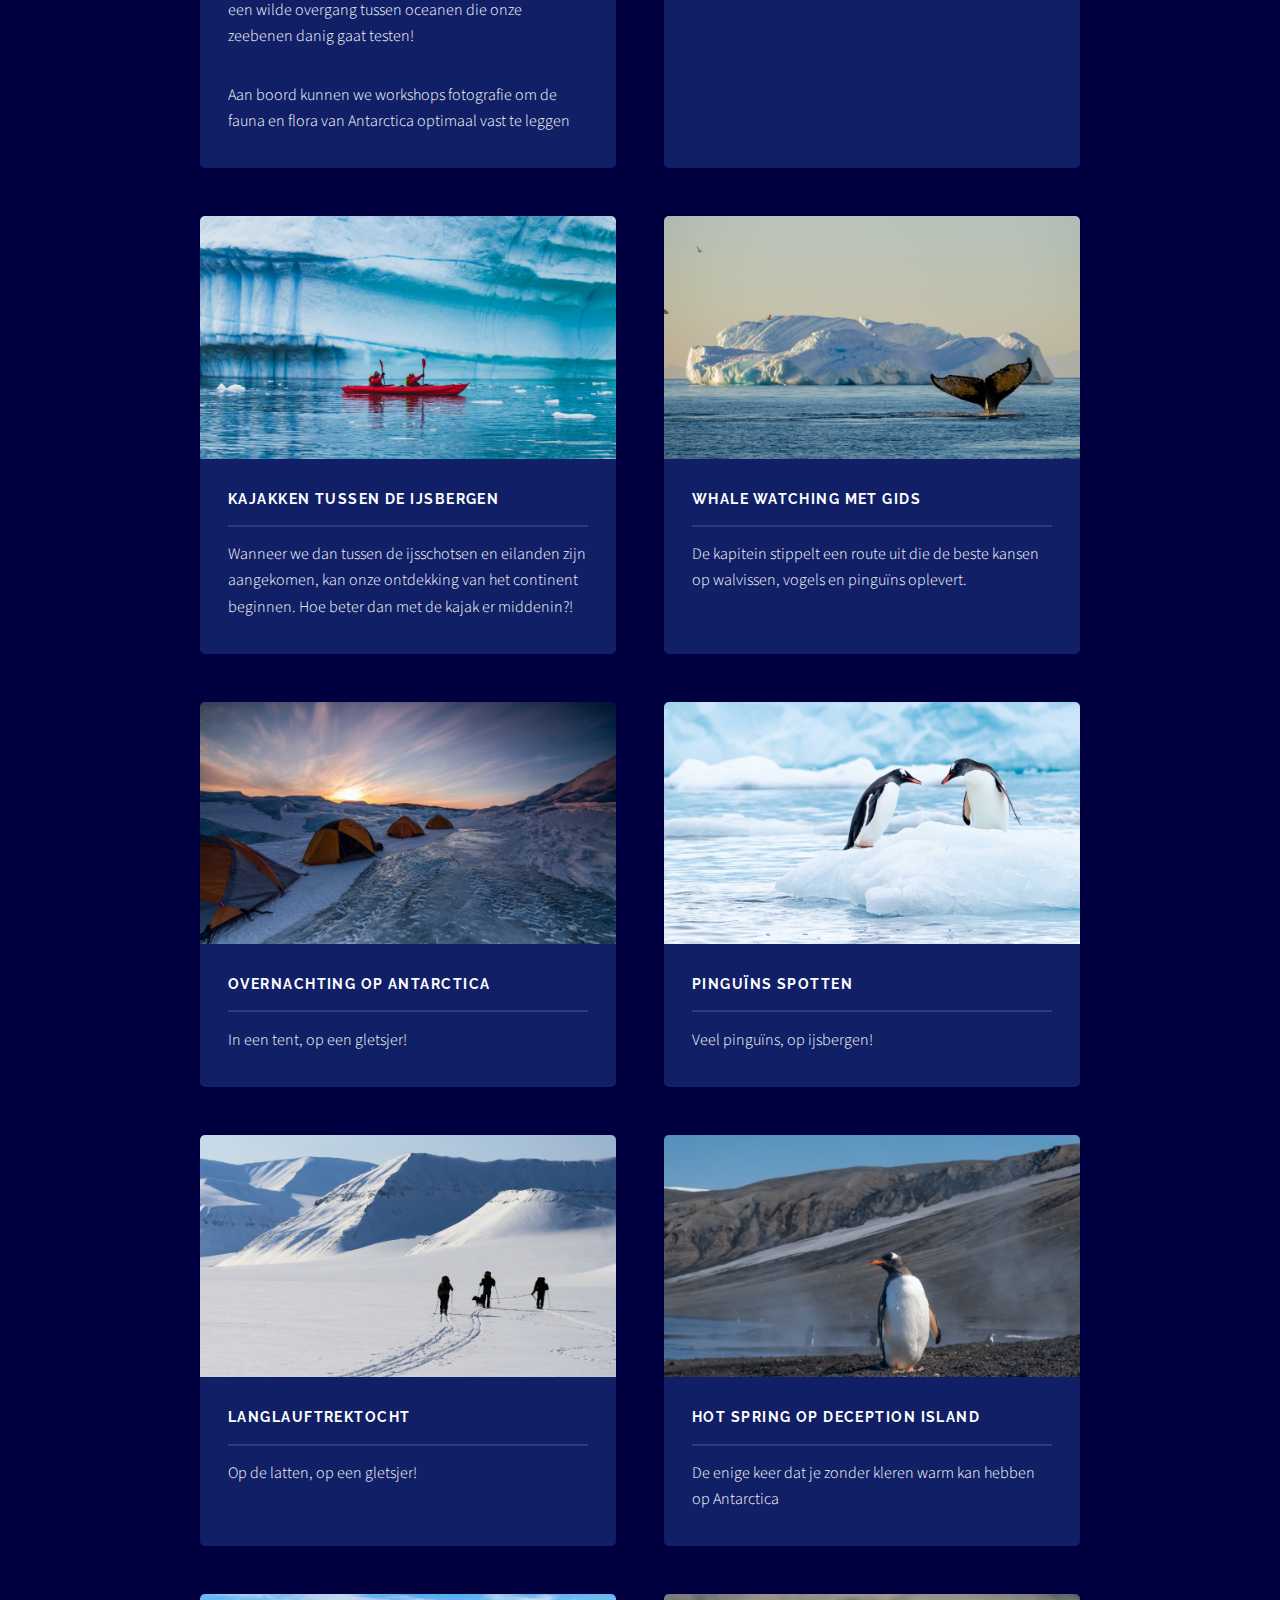
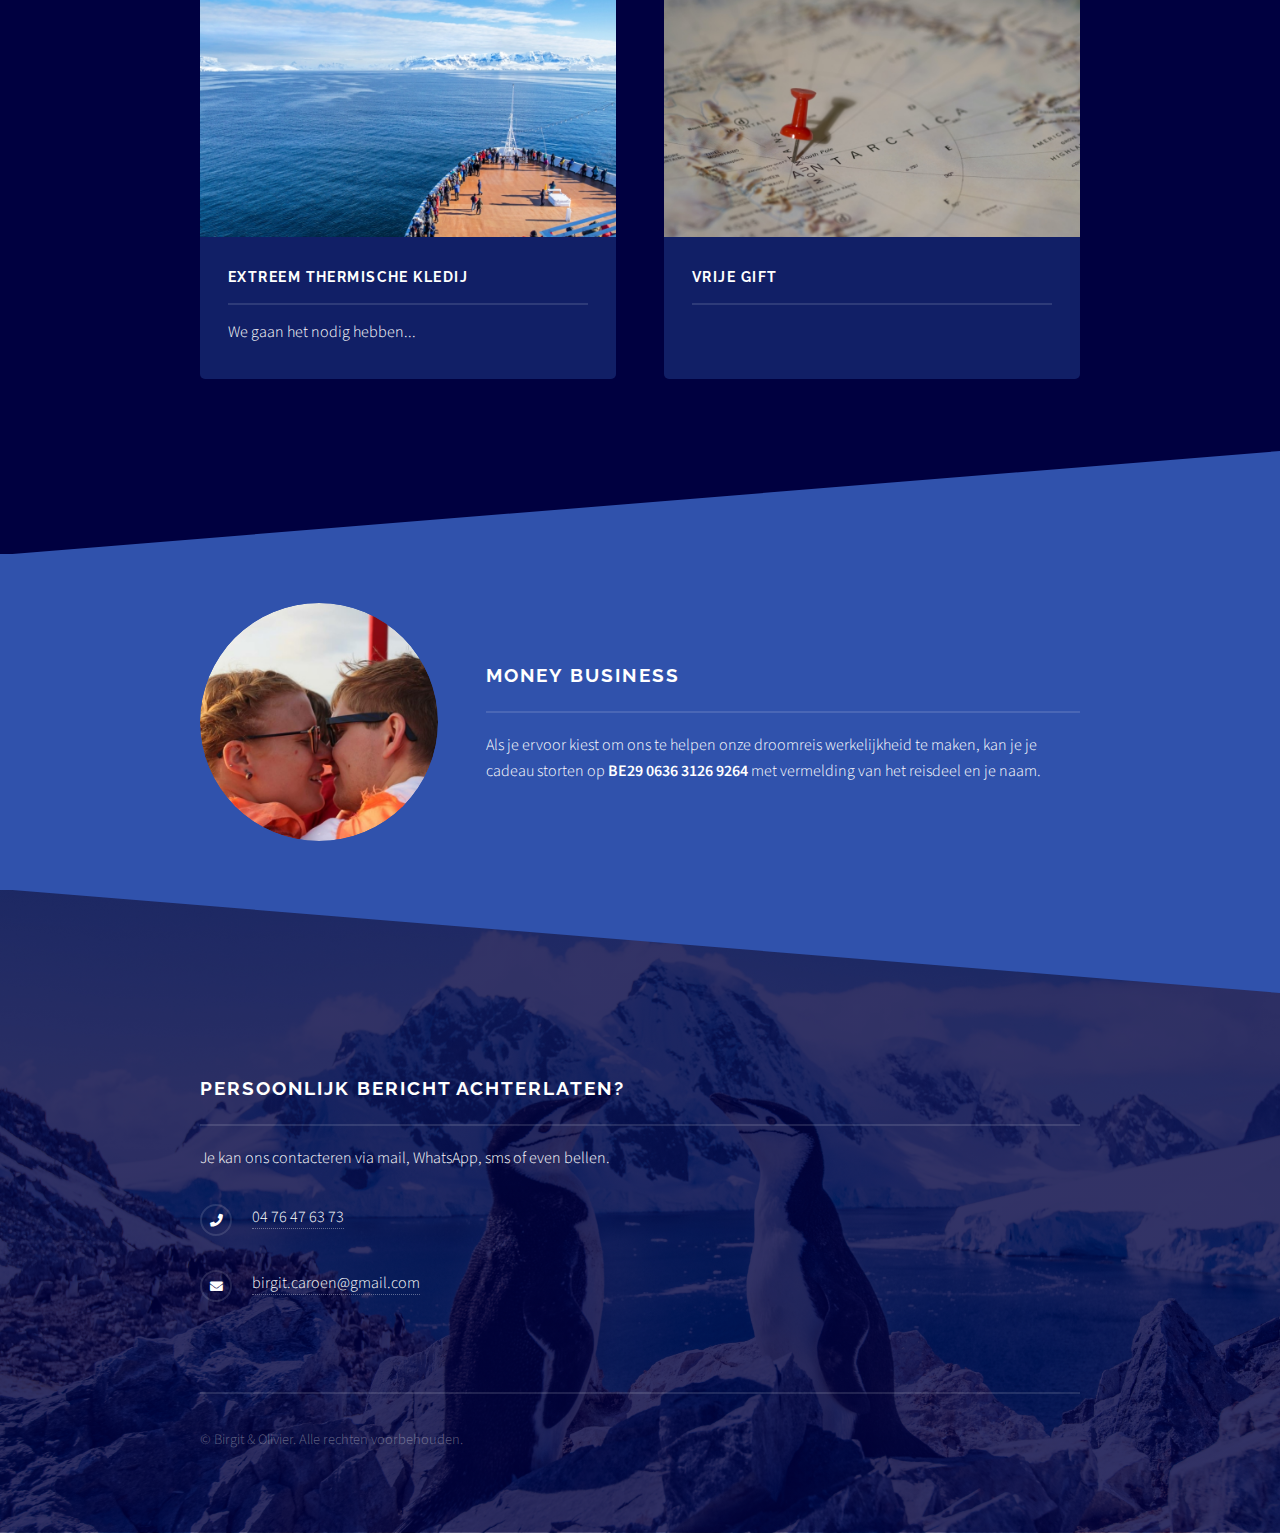
==== commit 0fb8137d: "Update index.html" ====
--- a/index.html
+++ b/index.html
@@ -41,7 +41,21 @@
 
 				<!-- Wrapper -->
 					<section id="wrapper">
+							<section id="two" class="wrapper spotlight style2">
+								<div class="inner">
+									<a href="#" class="image"><img src="images/tile4.jpg" alt="" /></a>
+									<div class="content">
+										<h2 class="major">Corona</h2>
+										<p>Jammer genoeg gooit corona nog steeds roet in het eten wat betreft zaalcapaciteit, dagschema en organisatie.</p>
+										<p>Wij hebben ervoor gekozen optimistisch te zijn en hebben jullie allemaal uitgenodigd alsof corona niet bestaat 😉. Als er toch aanpassingen moeten gebeuren in de planning en in de gastenlijst kan je deze hier vinden, maar je wordt zeker ook nog even persoonlijk gecontacteerd!</p>
+										<p><strong>Gemeentehuis</strong>: de burgerlijke trouw vindt plaats in het kasteel van Schoten (in het park)<br>
+										<strong>Receptie</strong>: gaat door zoals gepland<br>
+										<strong>Diner</strong>: eindigt om 1u i.p.v. 23u30<br>
+										<strong>Dessert & drinks</strong>: eindigt om 1u i.p.v. 23u30</p>
 
+									</div>
+								</div>
+							</section>
 						<!-- One -->
 							<section id="one" class="wrapper spotlight style1">
 								<div class="inner">
@@ -53,7 +67,7 @@
 									</div>
 								</div>
 							</section>
-
+							
 						<!-- Two -->
 							<section id="two" class="wrapper alt spotlight style2">
 								<div class="inner">
@@ -148,27 +162,13 @@
 									<a href="#" class="image"><img src="images/tile3.jpg" alt="" /></a>
 									<div class="content">
 										<h2 class="major">Money business</h2>
-										<p>Als je ervoor kiest om ons te helpen onze droomreis werkelijkheid te maken, kan je je cadeau storten op <strong>BE29 0636 3126 9264</strong> met vermelding van ‘Reis deel x’ en je naam.</p>
+										<p>Als je ervoor kiest om ons te helpen onze droomreis werkelijkheid te maken, kan je je cadeau storten op <strong>BE29 0636 3126 9264</strong> met vermelding van het reisdeel en je naam.</p>
 									</div>
 								</div>
 							</section>
 
 <!-- Five -->
-							<section id="two" class="wrapper spotlight style2">
-								<div class="inner">
-									<a href="#" class="image"><img src="images/tile4.jpg" alt="" /></a>
-									<div class="content">
-										<h2 class="major">Corona</h2>
-										<p>Jammer genoeg gooit corona nog steeds roet in het eten wat betreft zaalcapaciteit, dagschema en organisatie.</p>
-										<p>Wij hebben ervoor gekozen optimistisch te zijn en hebben jullie allemaal uitgenodigd alsof corona niet bestaat 😉. Als er toch aanpassingen moeten gebeuren in de planning en in de gastenlijst kan je deze hier vinden, maar je wordt zeker ook nog even persoonlijk gecontacteerd!</p>
-										<p><strong>Gemeentehuis</strong>: de burgerlijke trouw vindt plaats in het kasteel van Schoten (in het park)<br>
-										<strong>Receptie</strong>: nog geen verdere informatie<br>
-										<strong>Diner</strong>: nog geen verdere informatie<br>
-										<strong>Dessert & drinks</strong>: nog geen verdere informatie</p>
-
-									</div>
-								</div>
-							</section>
+							
 
 				<!-- Footer -->
 					<section id="footer">
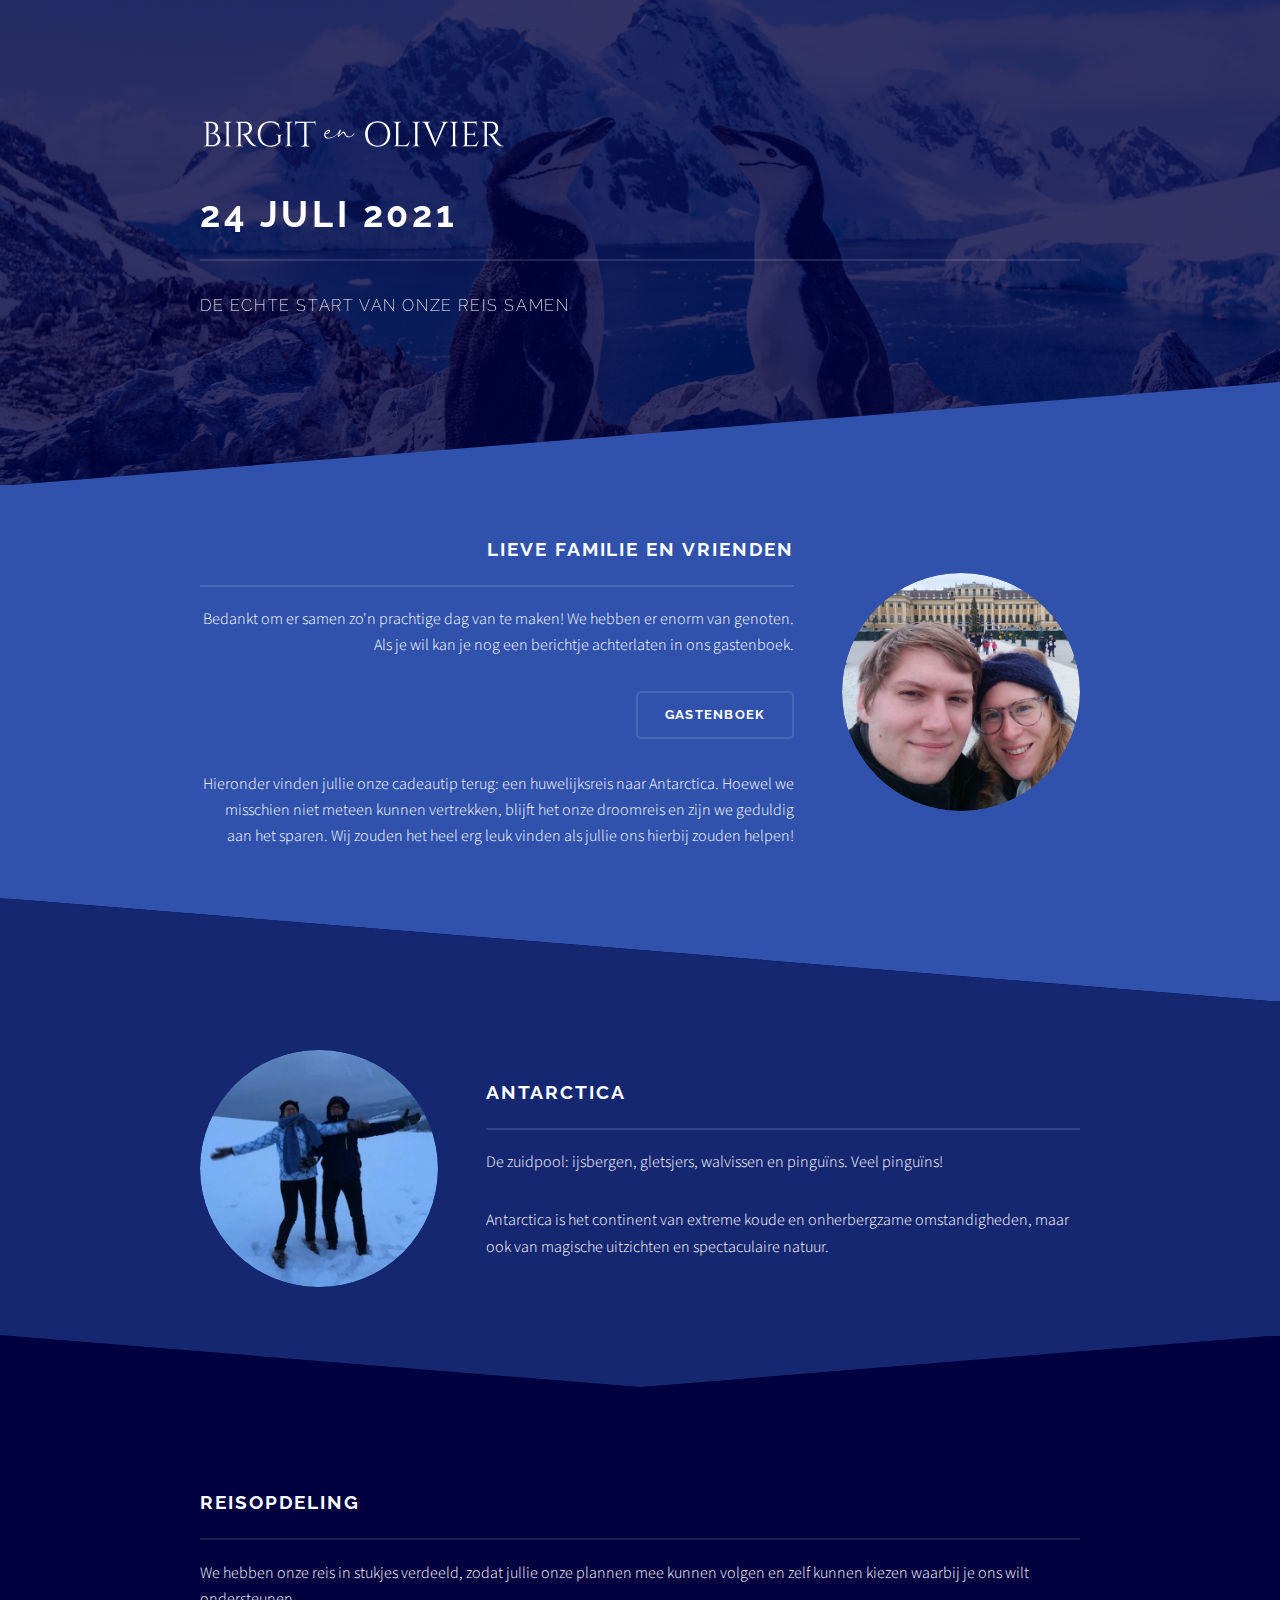
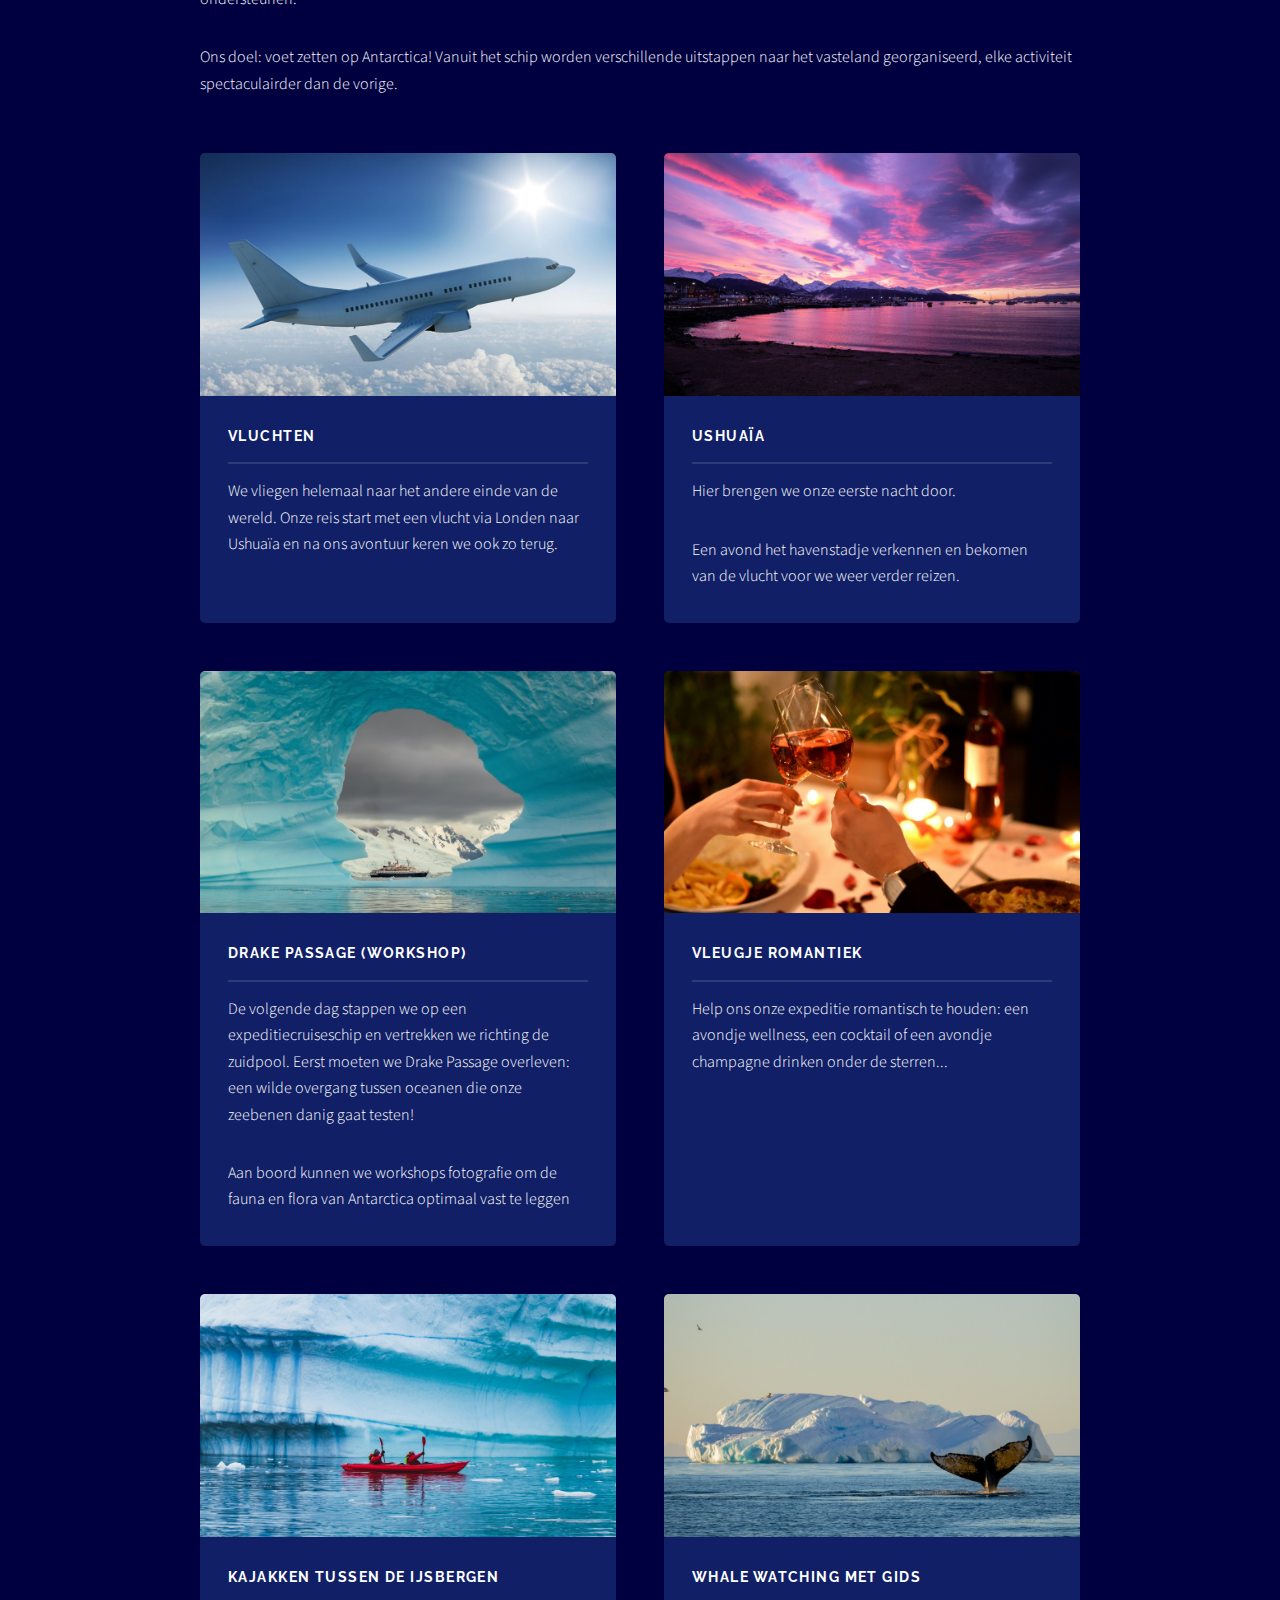
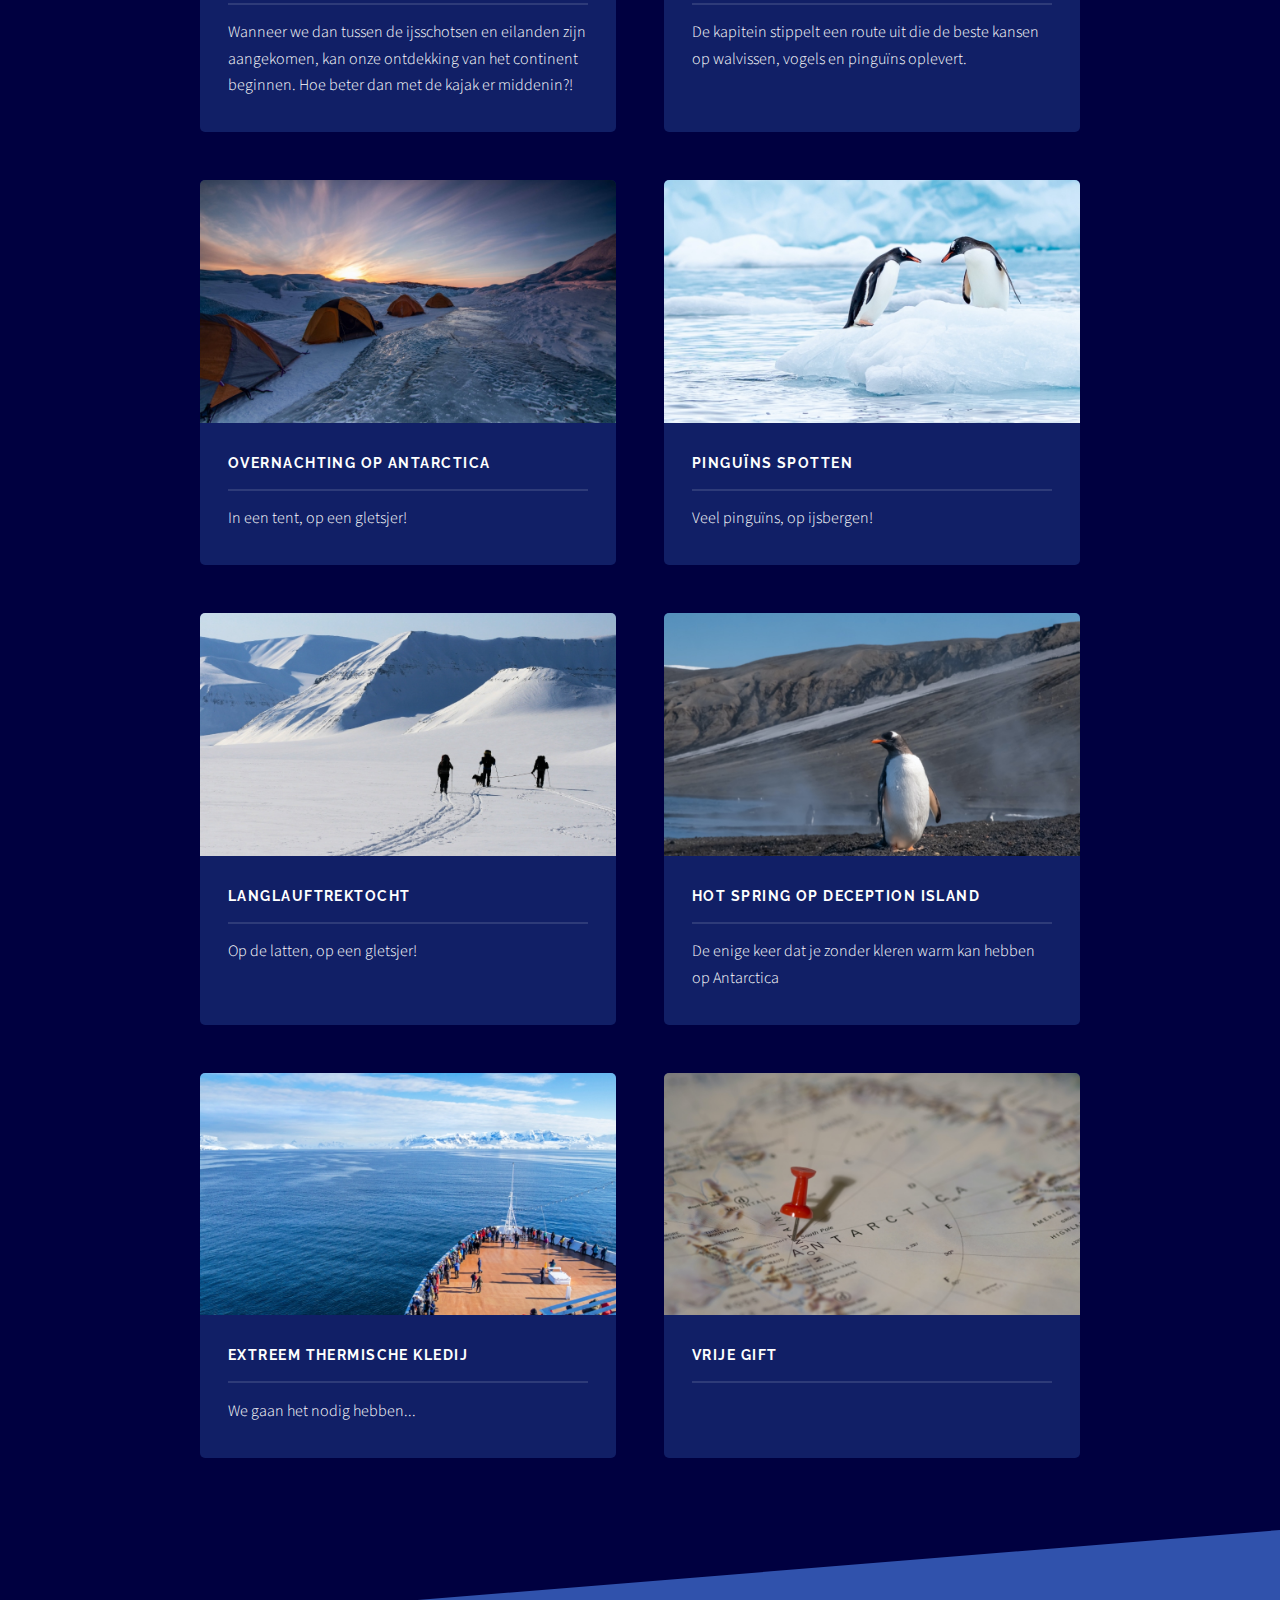
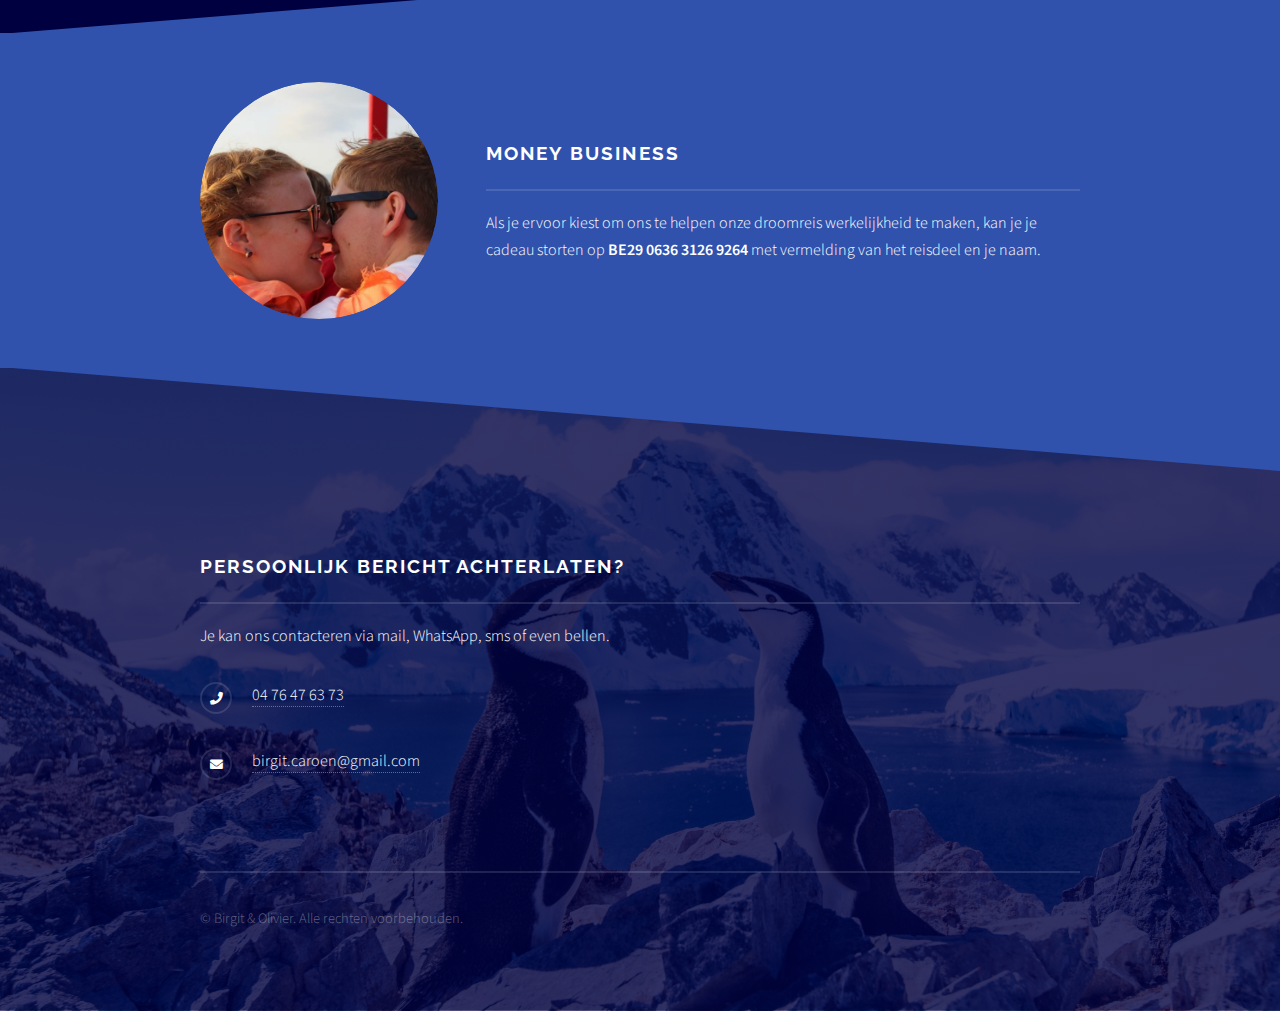
==== commit 056e3914: "Update index.html" ====
--- a/index.html
+++ b/index.html
@@ -41,29 +41,15 @@
 
 				<!-- Wrapper -->
 					<section id="wrapper">
-							<section id="two" class="wrapper spotlight style2">
-								<div class="inner">
-									<a href="#" class="image"><img src="images/tile4.jpg" alt="" /></a>
-									<div class="content">
-										<h2 class="major">Corona</h2>
-										<p>Jammer genoeg gooit corona nog steeds roet in het eten wat betreft zaalcapaciteit, dagschema en organisatie.</p>
-										<p>Wij hebben ervoor gekozen optimistisch te zijn en hebben jullie allemaal uitgenodigd alsof corona niet bestaat 😉. Als er toch aanpassingen moeten gebeuren in de planning en in de gastenlijst kan je deze hier vinden, maar je wordt zeker ook nog even persoonlijk gecontacteerd!</p>
-										<p><strong>Gemeentehuis</strong>: de burgerlijke trouw vindt plaats in het kasteel van Schoten (in het park)<br>
-										<strong>Receptie</strong>: gaat door zoals gepland<br>
-										<strong>Diner</strong>: eindigt om 1u i.p.v. 23u30<br>
-										<strong>Dessert & drinks</strong>: eindigt om 1u i.p.v. 23u30</p>
-
-									</div>
-								</div>
-							</section>
 						<!-- One -->
 							<section id="one" class="wrapper spotlight style1">
 								<div class="inner">
 									<a href="#" class="image"><img src="images/tile1.jpg" alt="" /></a>
 									<div class="content">
 										<h2 class="major">Lieve familie en vrienden</h2>
-										<p>Met veel spanning en plezier kijken we uit naar onze huwelijksdag. Op deze site vinden jullie onze cadeautip terug: een huwelijksreis naar Antarctica.</p>
-										<p>Hoewel we misschien niet meteen kunnen vertrekken, blijft het onze droomreis en zijn we geduldig aan het sparen. Wij zouden het heel erg leuk vinden als jullie ons hierbij zouden helpen!</p>
+										<p>Bedankt om er samen zo'n prachtige dag van te maken! We hebben er enorm van genoten. Als je wil kan je nog een berichtje achterlaten in ons gastenboek.</p>
+										<p><a href="gastenboek.html" class="button">Gastenboek</a></p>
+										<p> Hieronder vinden jullie onze cadeautip terug: een huwelijksreis naar Antarctica. Hoewel we misschien niet meteen kunnen vertrekken, blijft het onze droomreis en zijn we geduldig aan het sparen. Wij zouden het heel erg leuk vinden als jullie ons hierbij zouden helpen!</p>
 									</div>
 								</div>
 							</section>
